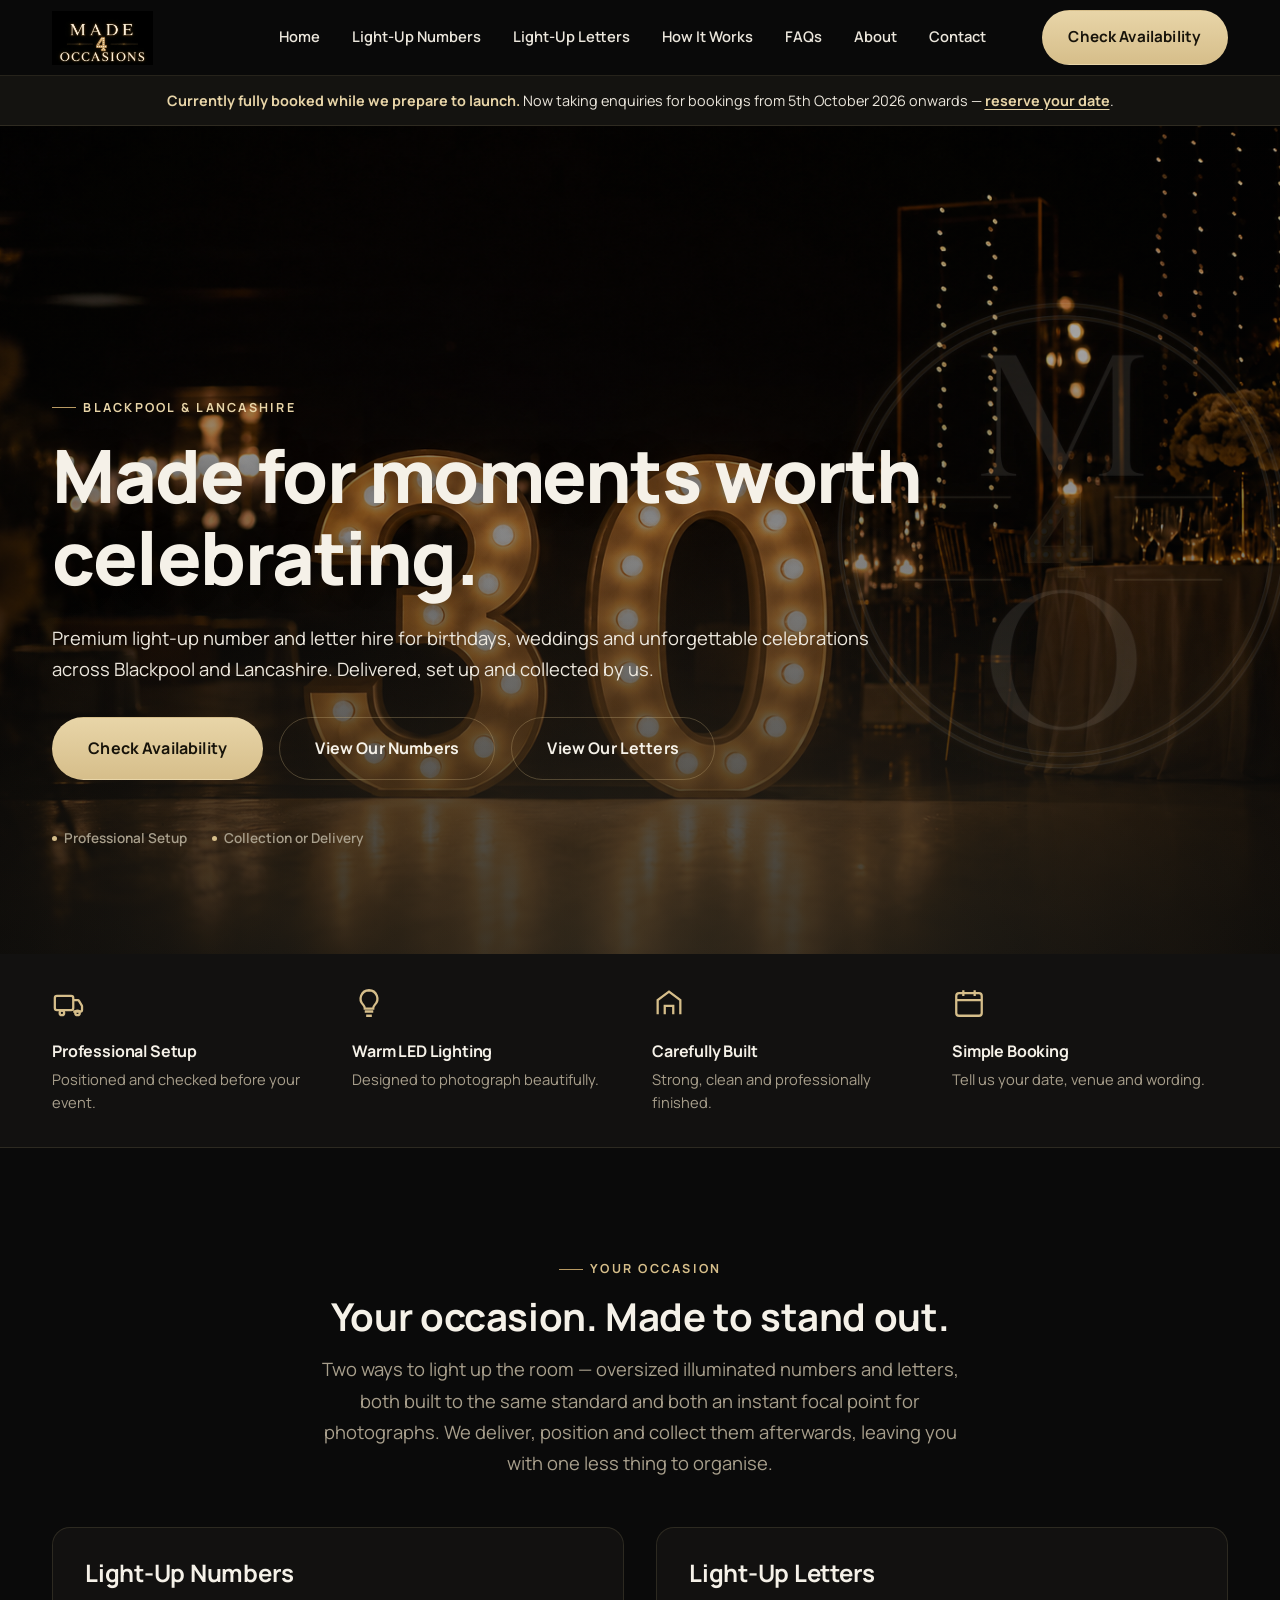
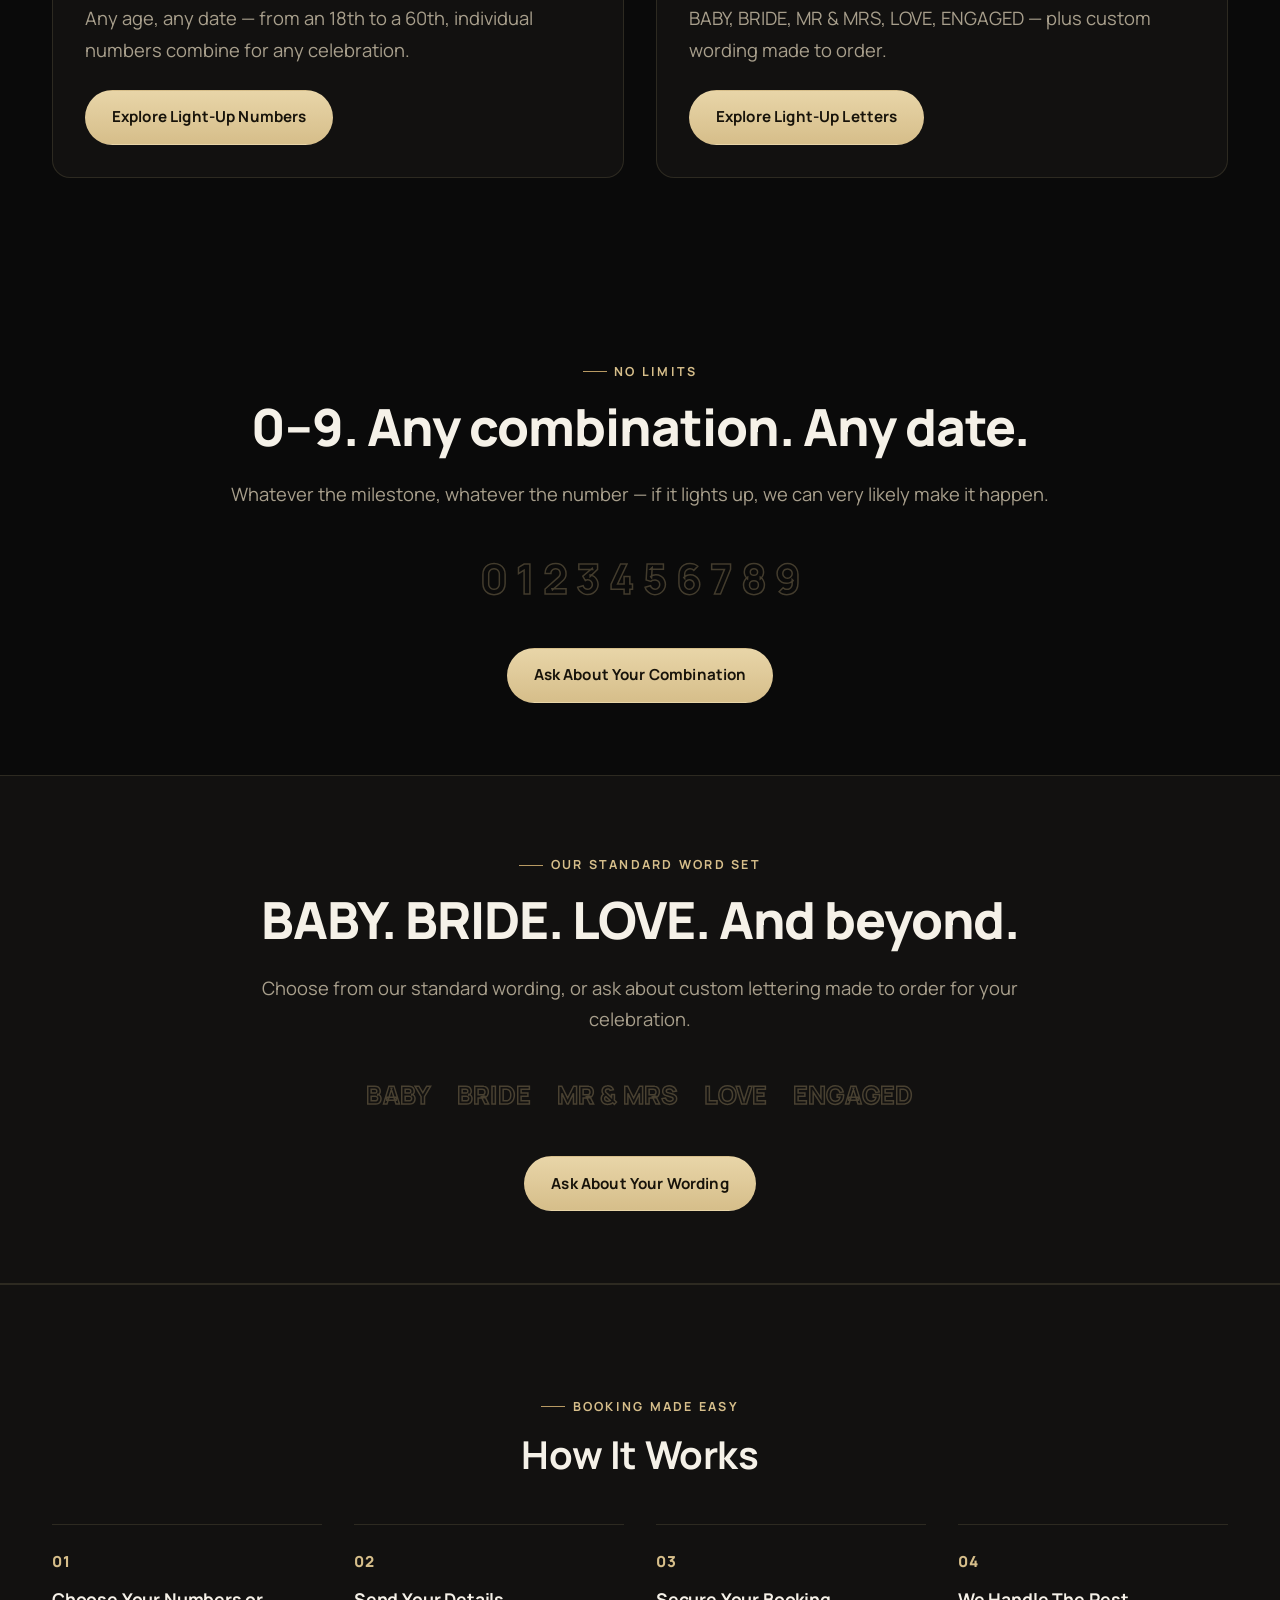
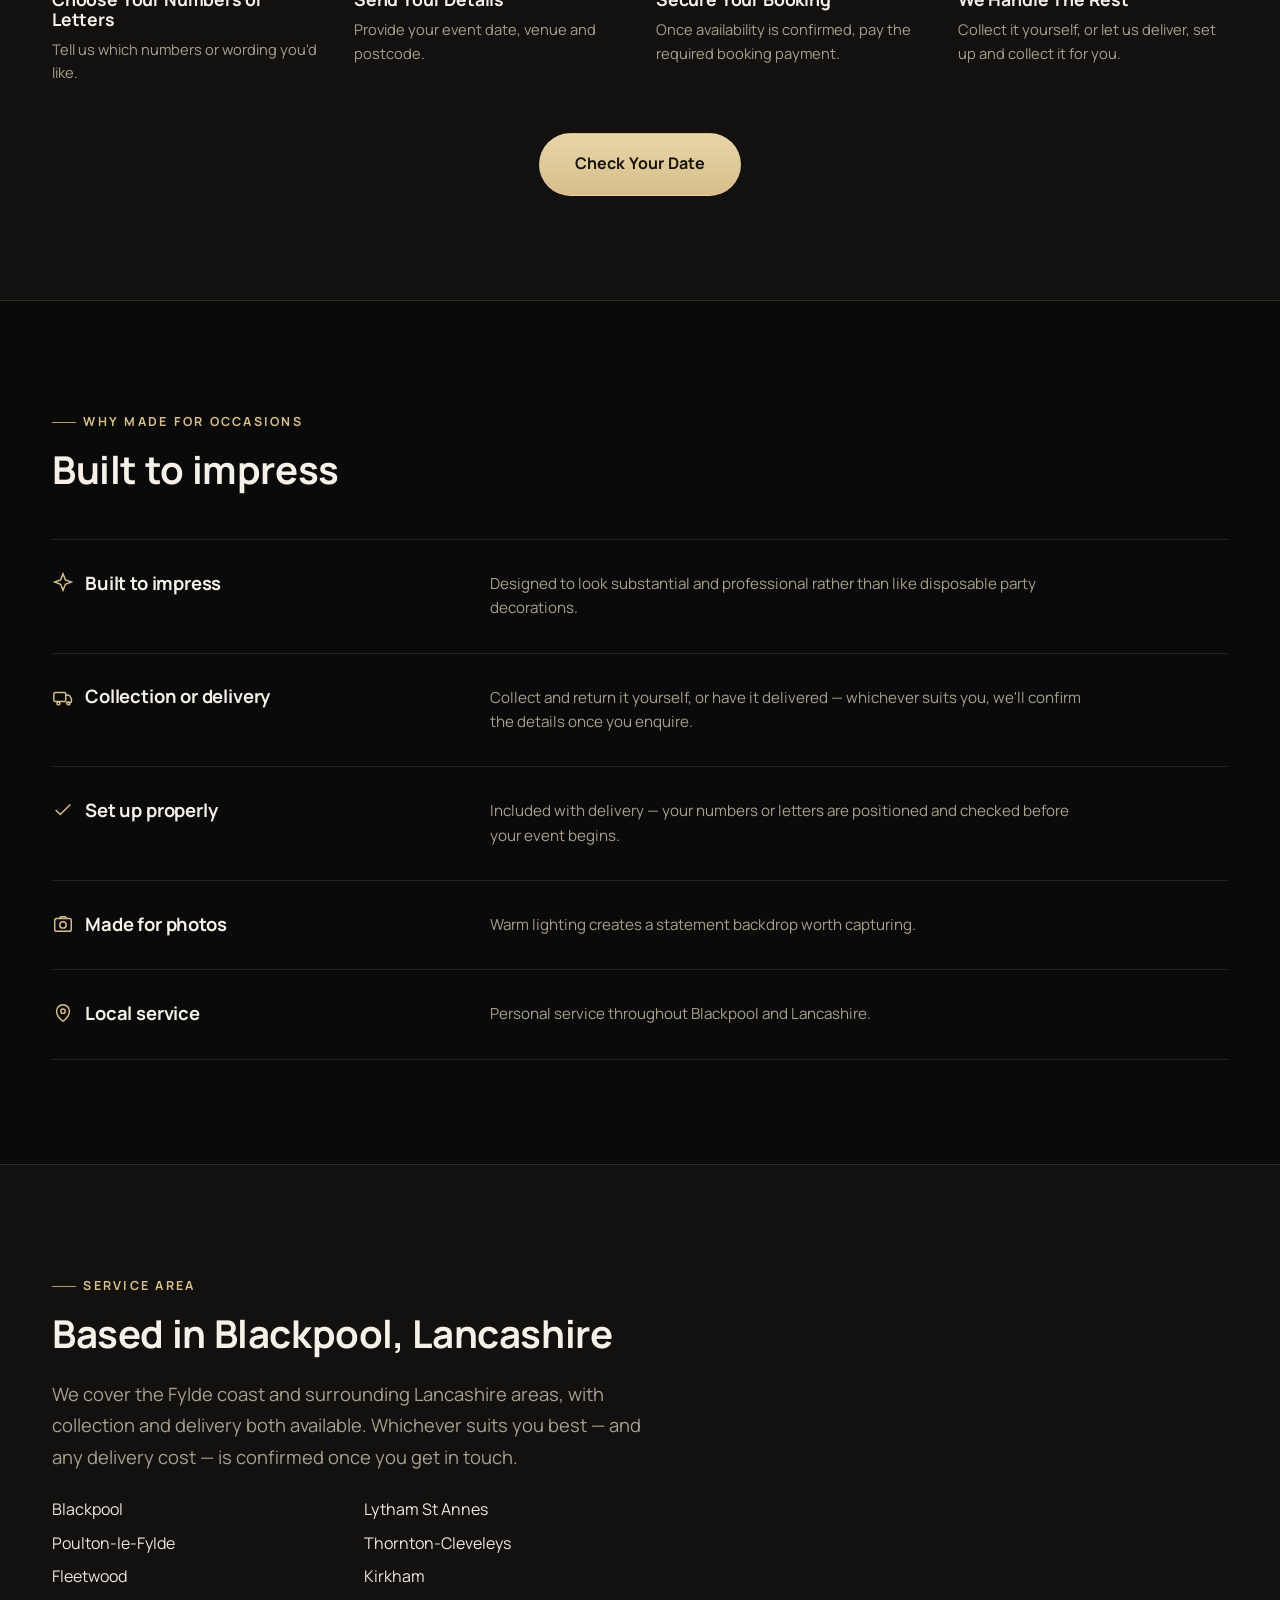
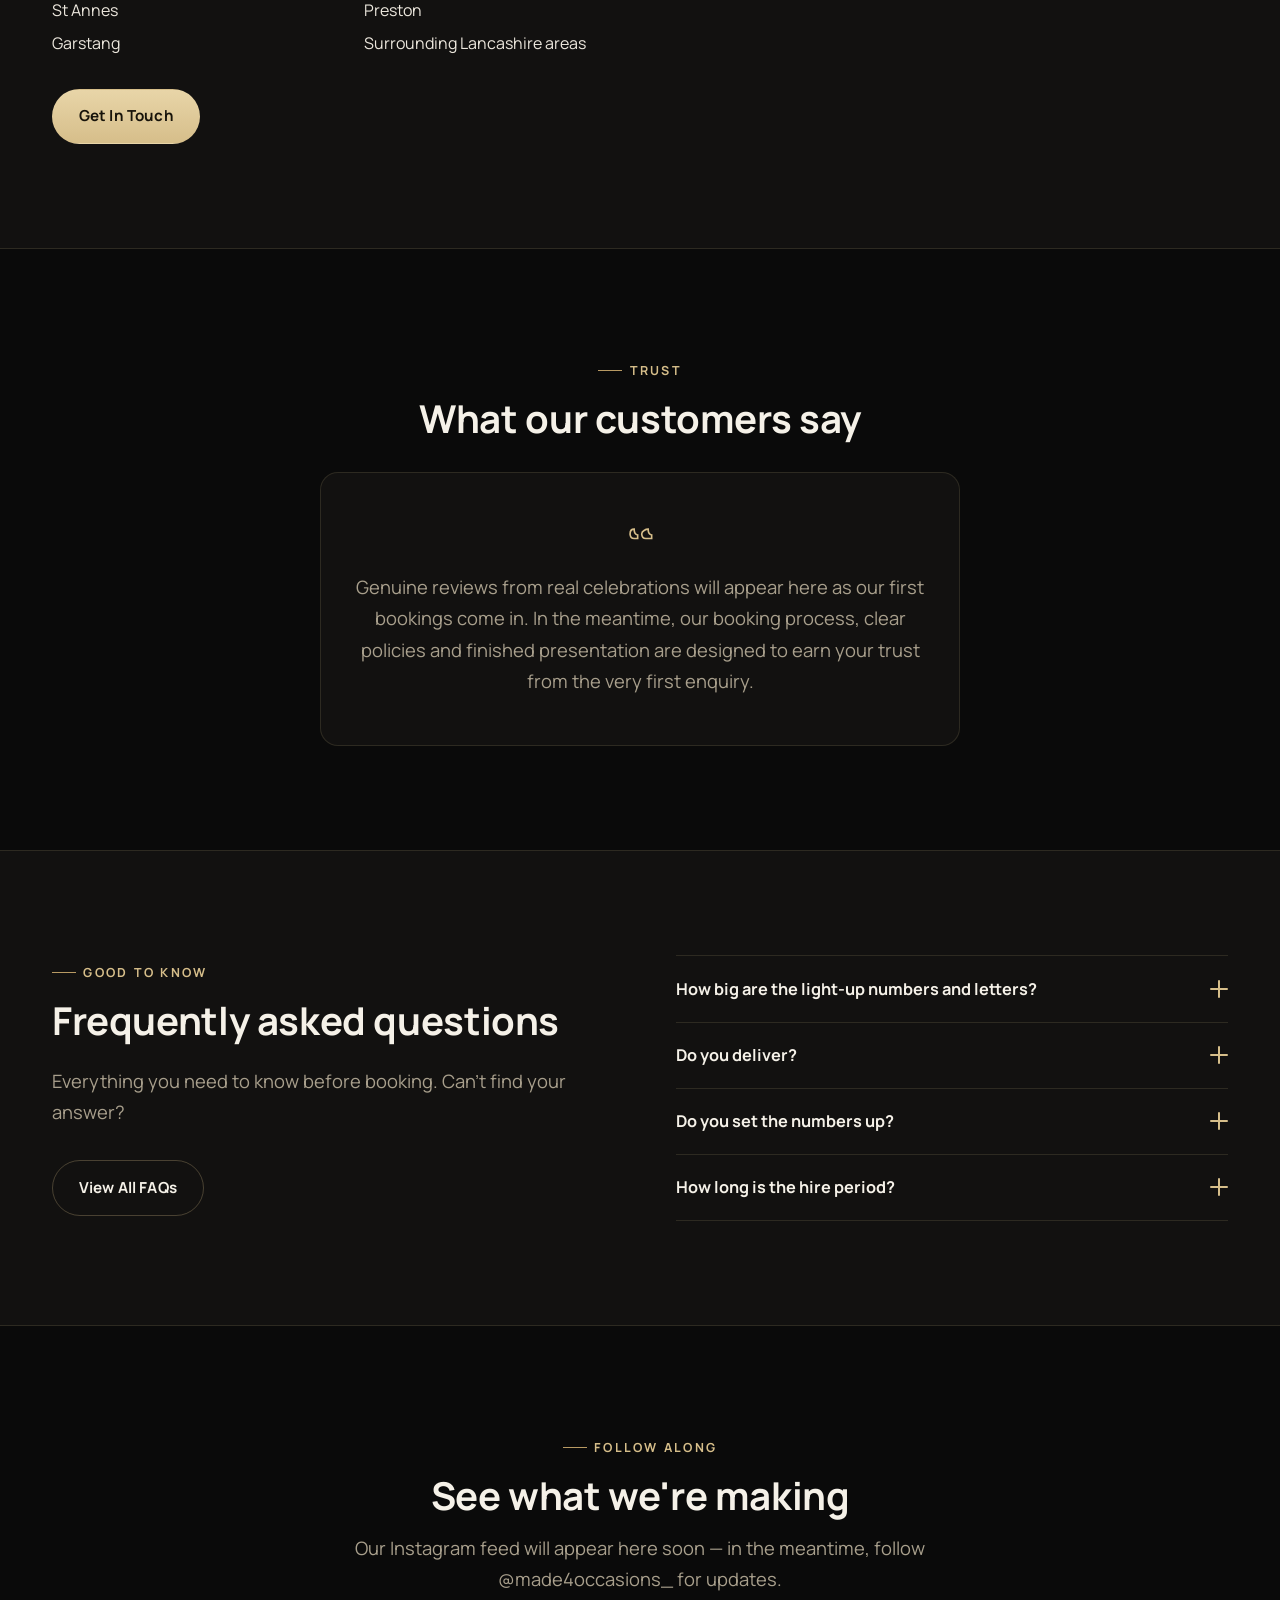
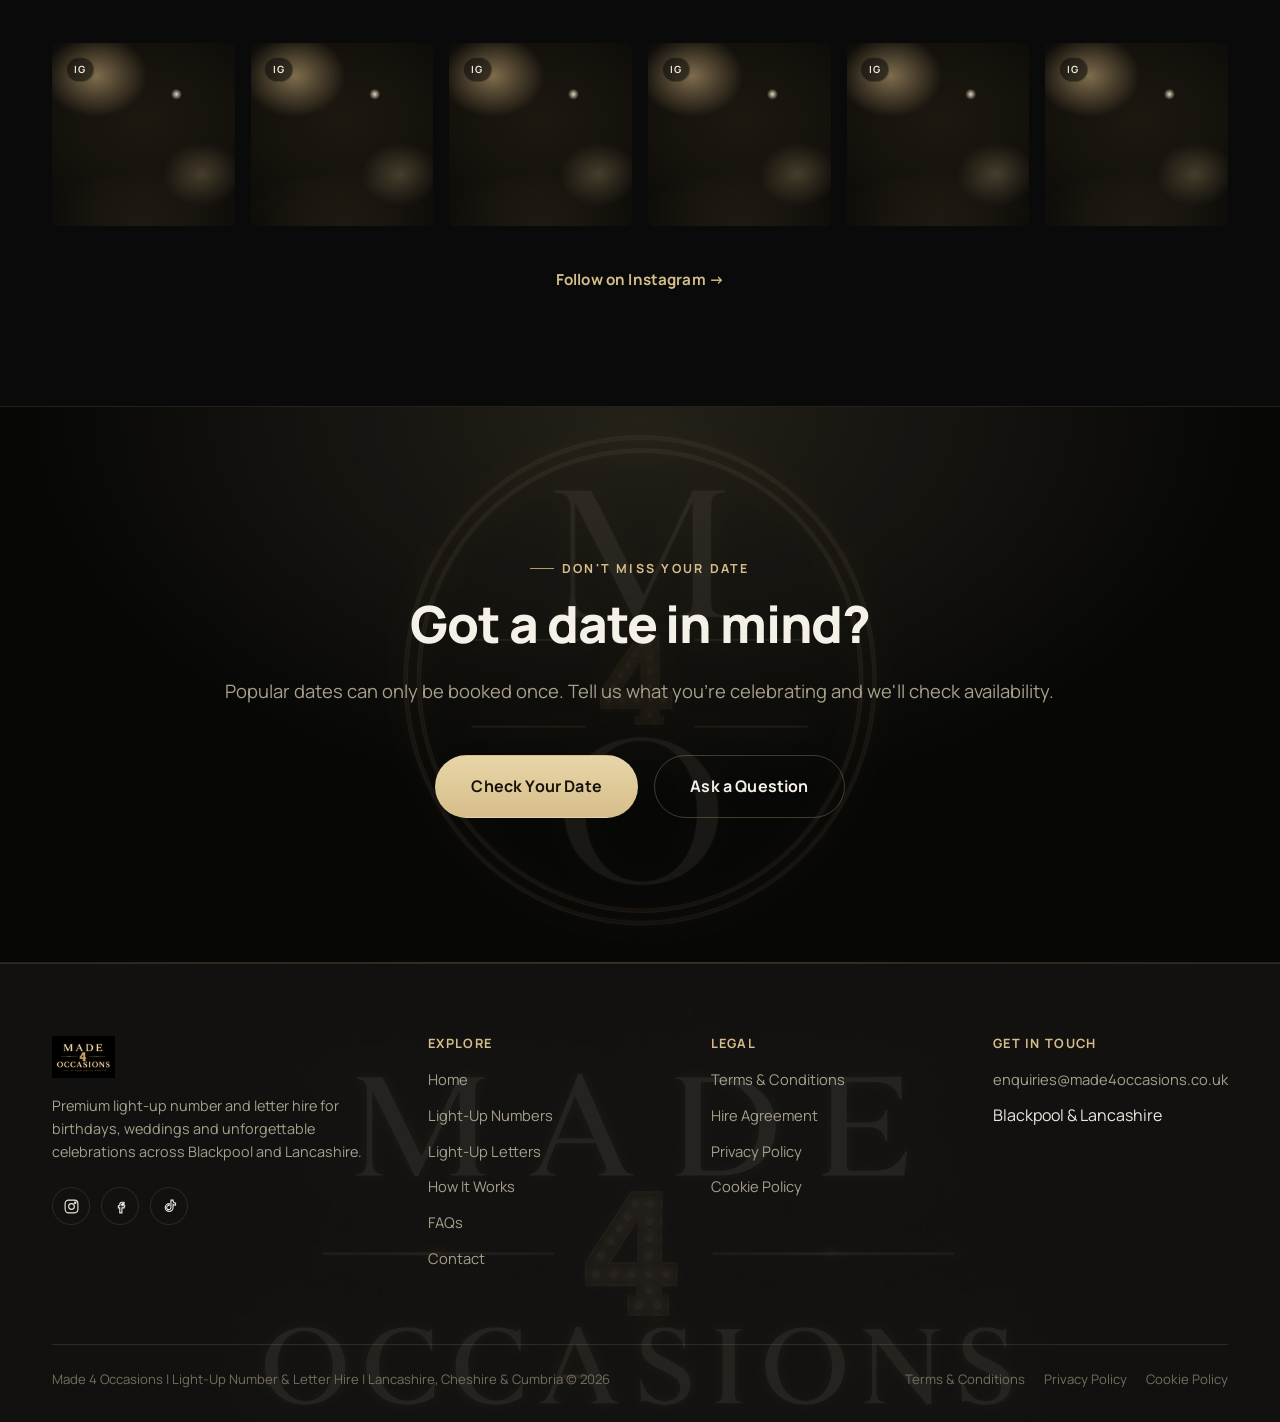
==== index.html @ 6d4fe794 "Initial commit of Made for Occasions website Static HTML/CSS/JS site ready for hosting." ====
<!doctype html>
<html lang="en-GB">
<head>
<meta charset="UTF-8">
<meta name="viewport" content="width=device-width, initial-scale=1">
<title>Light-Up Number &amp; Letter Hire Blackpool &amp; Lancashire | Made for Occasions</title>
<meta name="description" content="Make your celebration stand out with premium light-up number and letter hire across Blackpool and Lancashire. Collection or delivery available. Check your date today.">
<link rel="canonical" href="https://www.madeforoccasions.co.uk/">
<meta property="og:type" content="website">
<meta property="og:site_name" content="Made for Occasions">
<meta property="og:title" content="Light-Up Number & Letter Hire Blackpool & Lancashire | Made for Occasions">
<meta property="og:description" content="Premium light-up number and letter hire for birthdays, weddings and unforgettable celebrations across Blackpool and Lancashire. Collection or delivery available.">
<meta property="og:image" content="assets/img/logo/made-for-occasions-logo.png">
<meta name="twitter:card" content="summary_large_image">
<link rel="icon" type="image/png" sizes="32x32" href="assets/img/logo/favicon-32.png">
<link rel="apple-touch-icon" href="assets/img/logo/favicon-180.png">
<link rel="preconnect" href="https://fonts.googleapis.com">
<link rel="preconnect" href="https://fonts.gstatic.com" crossorigin>
<link href="https://fonts.googleapis.com/css2?family=Manrope:wght@500;600;700;800&display=swap" rel="stylesheet">
<link rel="stylesheet" href="assets/css/style.css">
<script type="application/ld+json">
{
  "@context": "https://schema.org",
  "@type": "LocalBusiness",
  "name": "Made for Occasions",
  "image": "https://www.madeforoccasions.co.uk/assets/img/logo/made-for-occasions-logo.png",
  "description": "Premium light-up number and letter hire for birthdays, weddings and celebrations across Blackpool and Lancashire. Collection or delivery available.",
  "areaServed": ["Blackpool", "Lytham St Annes", "Poulton-le-Fylde", "Thornton-Cleveleys", "Fleetwood", "Kirkham", "Preston", "Lancashire"],
  "address": { "@type": "PostalAddress", "addressLocality": "Blackpool", "addressRegion": "Lancashire", "addressCountry": "GB" },
  "url": "https://www.madeforoccasions.co.uk/",
  "priceRange": "£££"
}
</script>
</head>
<body>
<a class="sr-only" href="#main">Skip to main content</a>

<header class="site-header">
  <div class="container">
    <a href="index.html" class="brand" aria-label="Made for Occasions — Home">
      <img src="assets/img/logo/made-for-occasions-wordmark.png" alt="" class="brand-logo" width="101" height="54">
      <span class="brand-word">Made for Occasions</span>
    </a>
    <nav class="nav-desktop" aria-label="Primary">
      <ul class="nav-links">
        <li><a href="index.html">Home</a></li>
        <li><a href="light-up-numbers.html">Light-Up Numbers</a></li>
        <li><a href="light-up-letters.html">Light-Up Letters</a></li>
        <li><a href="how-it-works.html">How It Works</a></li>
        <li><a href="faqs.html">FAQs</a></li>
        <li><a href="about.html">About</a></li>
        <li><a href="contact.html">Contact</a></li>
      </ul>
      <a href="contact.html" class="btn btn-primary" data-track="check_availability_clicked">Check Availability</a>
    </nav>
    <button class="nav-toggle" aria-label="Open menu" aria-expanded="false" aria-controls="mobile-menu">
      <svg viewBox="0 0 24 24" fill="none" stroke="currentColor" stroke-width="2" stroke-linecap="round"><line x1="3" y1="6" x2="21" y2="6"/><line x1="3" y1="12" x2="21" y2="12"/><line x1="3" y1="18" x2="21" y2="18"/></svg>
    </button>
  </div>
</header>
<div class="nav-mobile" id="mobile-menu">
  <div class="container">
    <ul>
      <li><a href="index.html">Home</a></li>
      <li><a href="light-up-numbers.html">Light-Up Numbers</a></li>
      <li><a href="light-up-letters.html">Light-Up Letters</a></li>
      <li><a href="how-it-works.html">How It Works</a></li>
      <li><a href="faqs.html">FAQs</a></li>
      <li><a href="about.html">About</a></li>
      <li><a href="contact.html">Contact</a></li>
    </ul>
    <a href="contact.html" class="btn btn-primary btn-block btn-lg" data-track="check_availability_clicked">Check Availability</a>
  </div>
</div>

<div class="announcement-bar" data-cfg-show="launch-notice">
  <div class="container">
    <p><strong>Currently fully booked while we prepare to launch.</strong> Now taking enquiries for bookings from <span data-cfg="launch-label">the first week of October 2026</span> onwards — <a href="contact.html">reserve your date</a>.</p>
  </div>
</div>

<main id="main">

  <!-- HERO -->
  <section class="hero">
    <div class="hero-media" aria-hidden="true"></div>
    <div class="container hero-content">
      <p class="eyebrow">Blackpool &amp; Lancashire</p>
      <h1 class="h0">Made for moments worth celebrating.</h1>
      <p class="lede">Premium light-up number and letter hire for birthdays, weddings and unforgettable celebrations across Blackpool and Lancashire. Delivered, set up and collected by us.</p>
      <div class="hero-actions">
        <a href="contact.html" class="btn btn-primary btn-lg" data-track="check_availability_clicked">Check Availability</a>
        <a href="light-up-numbers.html" class="btn btn-secondary btn-lg">View Our Numbers</a>
        <a href="light-up-letters.html" class="btn btn-secondary btn-lg">View Our Letters</a>
      </div>
      <div class="hero-trust">
        <span>Professional Setup</span>
        <span>Collection or Delivery</span>
      </div>
    </div>
  </section>

  <!-- TRUST / VALUE STRIP -->
  <section class="trust-strip">
    <div class="container grid grid-4">
      <div class="trust-item reveal">
        <svg class="icon" viewBox="0 0 24 24" fill="none" stroke="currentColor" stroke-width="1.6"><rect x="2" y="7" width="13" height="10" rx="1.5"/><path d="M15 10h3.2a1 1 0 0 1 .86.5l2 3.4a1 1 0 0 1 .14.5V17a1 1 0 0 1-1 1H15"/><circle cx="7" cy="19" r="1.6"/><circle cx="18" cy="19" r="1.6"/></svg>
        <h3>Professional Setup</h3>
        <p>Positioned and checked before your event.</p>
      </div>
      <div class="trust-item reveal">
        <svg class="icon" viewBox="0 0 24 24" fill="none" stroke="currentColor" stroke-width="1.6"><path d="M9 18h6M10 21h4M12 3a6 6 0 0 0-4 10.4c.6.6 1 1.4 1 2.3V16h6v-.3c0-.9.4-1.7 1-2.3A6 6 0 0 0 12 3Z"/></svg>
        <h3>Warm LED Lighting</h3>
        <p>Designed to photograph beautifully.</p>
      </div>
      <div class="trust-item reveal">
        <svg class="icon" viewBox="0 0 24 24" fill="none" stroke="currentColor" stroke-width="1.6"><path d="M4 20V10l8-6 8 6v10"/><path d="M9 20v-6h6v6"/></svg>
        <h3>Carefully Built</h3>
        <p>Strong, clean and professionally finished.</p>
      </div>
      <div class="trust-item reveal">
        <svg class="icon" viewBox="0 0 24 24" fill="none" stroke="currentColor" stroke-width="1.6"><rect x="3" y="5" width="18" height="16" rx="2"/><path d="M3 10h18M8 3v4M16 3v4"/></svg>
        <h3>Simple Booking</h3>
        <p>Tell us your date, venue and wording.</p>
      </div>
    </div>
  </section>

  <!-- OUR RANGE -->
  <section class="section">
    <div class="container">
      <div class="section-head center">
        <p class="eyebrow" style="justify-content:center;">Your occasion</p>
        <h2 class="h2">Your occasion. Made to stand out.</h2>
        <p class="lede mt-2" style="margin-left:auto;margin-right:auto;text-align:center;">Two ways to light up the room — oversized illuminated numbers and letters, both built to the same standard and both an instant focal point for photographs. We deliver, position and collect them afterwards, leaving you with one less thing to organise.</p>
      </div>
      <div class="grid grid-2">
        <div class="card range-card reveal">
          <div class="range-card-body">
            <h3 class="h3">Light-Up Numbers</h3>
            <p class="lede mt-2">Any age, any date — from an 18th to a 60th, individual numbers combine for any celebration.</p>
            <a href="light-up-numbers.html" class="btn btn-primary" data-track="explore_numbers_clicked">Explore Light-Up Numbers</a>
          </div>
        </div>
        <div class="card range-card reveal">
          <div class="range-card-body">
            <h3 class="h3">Light-Up Letters</h3>
            <p class="lede mt-2">BABY, BRIDE, MR &amp; MRS, LOVE, ENGAGED — plus custom wording made to order.</p>
            <a href="light-up-letters.html" class="btn btn-primary" data-track="explore_letters_clicked">Explore Light-Up Letters</a>
          </div>
        </div>
      </div>
    </div>
  </section>

  <!-- FLEXIBILITY STATEMENT -->
  <section class="section-sm">
    <div class="container text-center">
      <p class="eyebrow" style="justify-content:center;">No limits</p>
      <h2 class="h1 mt-2" style="max-width:20em;margin-left:auto;margin-right:auto;">0–9. Any combination. Any date.</h2>
      <p class="lede mt-3" style="margin-left:auto;margin-right:auto;">Whatever the milestone, whatever the number — if it lights up, we can very likely make it happen.</p>
      <div class="digit-strip mt-5" aria-hidden="true">
        <span>0</span><span>1</span><span>2</span><span>3</span><span>4</span><span>5</span><span>6</span><span>7</span><span>8</span><span>9</span>
      </div>
      <a href="contact.html" class="btn btn-primary mt-5" data-track="check_availability_clicked">Ask About Your Combination</a>
    </div>
  </section>

  <!-- WORD FLEXIBILITY STATEMENT -->
  <section class="section-sm" style="background:var(--bg-elevated);border-top:1px solid var(--border-subtle);border-bottom:1px solid var(--border-subtle);">
    <div class="container text-center">
      <p class="eyebrow" style="justify-content:center;">Our standard word set</p>
      <h2 class="h1 mt-2" style="max-width:22em;margin-left:auto;margin-right:auto;">BABY. BRIDE. LOVE. And beyond.</h2>
      <p class="lede mt-3" style="margin-left:auto;margin-right:auto;">Choose from our standard wording, or ask about custom lettering made to order for your celebration.</p>
      <div class="word-strip mt-5" aria-hidden="true" data-cfg-list="letters-strip"></div>
      <a href="contact.html" class="btn btn-primary mt-5" data-track="check_availability_clicked">Ask About Your Wording</a>
    </div>
  </section>

  <!-- HOW IT WORKS -->
  <section class="section" style="background:var(--bg-elevated);border-top:1px solid var(--border-subtle);border-bottom:1px solid var(--border-subtle);">
    <div class="container">
      <div class="section-head center">
        <p class="eyebrow" style="justify-content:center;">Booking made easy</p>
        <h2 class="h2">How It Works</h2>
      </div>
      <div class="steps">
        <div class="step reveal"><span class="num">01</span><h3>Choose Your Numbers or Letters</h3><p>Tell us which numbers or wording you'd like.</p></div>
        <div class="step reveal"><span class="num">02</span><h3>Send Your Details</h3><p>Provide your event date, venue and postcode.</p></div>
        <div class="step reveal"><span class="num">03</span><h3>Secure Your Booking</h3><p>Once availability is confirmed, pay the required booking payment.</p></div>
        <div class="step reveal"><span class="num">04</span><h3>We Handle The Rest</h3><p>Collect it yourself, or let us deliver, set up and collect it for you.</p></div>
      </div>
      <div class="text-center mt-5">
        <a href="contact.html" class="btn btn-primary btn-lg" data-track="check_your_date_clicked">Check Your Date</a>
      </div>
    </div>
  </section>

  <!-- WHY CHOOSE US -->
  <section class="section">
    <div class="container">
      <div class="section-head">
        <p class="eyebrow">Why Made for Occasions</p>
        <h2 class="h2">Built to impress</h2>
      </div>
      <div>
        <div class="feature-row reveal">
          <h3><svg class="icon" viewBox="0 0 24 24" fill="none" stroke="currentColor" stroke-width="1.6"><path d="M12 2l2.6 6.6L21 11l-6.4 2.4L12 20l-2.6-6.6L3 11l6.4-2.4L12 2Z"/></svg>Built to impress</h3>
          <p>Designed to look substantial and professional rather than like disposable party decorations.</p>
        </div>
        <div class="feature-row reveal">
          <h3><svg class="icon" viewBox="0 0 24 24" fill="none" stroke="currentColor" stroke-width="1.6"><rect x="2" y="7" width="13" height="10" rx="1.5"/><path d="M15 10h3.2a1 1 0 0 1 .86.5l2 3.4a1 1 0 0 1 .14.5V17a1 1 0 0 1-1 1H15"/><circle cx="7" cy="19" r="1.6"/><circle cx="18" cy="19" r="1.6"/></svg>Collection or delivery</h3>
          <p>Collect and return it yourself, or have it delivered — whichever suits you, we'll confirm the details once you enquire.</p>
        </div>
        <div class="feature-row reveal">
          <h3><svg class="icon" viewBox="0 0 24 24" fill="none" stroke="currentColor" stroke-width="1.6"><path d="M20 6 9 17l-5-5"/></svg>Set up properly</h3>
          <p>Included with delivery — your numbers or letters are positioned and checked before your event begins.</p>
        </div>
        <div class="feature-row reveal">
          <h3><svg class="icon" viewBox="0 0 24 24" fill="none" stroke="currentColor" stroke-width="1.6"><rect x="3" y="6" width="18" height="14" rx="2"/><circle cx="12" cy="13" r="3.5"/><path d="M8 6l1.5-2h5L16 6"/></svg>Made for photos</h3>
          <p>Warm lighting creates a statement backdrop worth capturing.</p>
        </div>
        <div class="feature-row reveal">
          <h3><svg class="icon" viewBox="0 0 24 24" fill="none" stroke="currentColor" stroke-width="1.6"><path d="M12 21s-7-5.2-7-11a7 7 0 0 1 14 0c0 5.8-7 11-7 11Z"/><circle cx="12" cy="10" r="2.4"/></svg>Local service</h3>
          <p>Personal service throughout Blackpool and Lancashire.</p>
        </div>
      </div>
    </div>
  </section>

  <!-- SERVICE AREA -->
  <section class="section" style="background:var(--bg-elevated);border-top:1px solid var(--border-subtle);border-bottom:1px solid var(--border-subtle);">
    <div class="container">
      <div class="reveal" style="max-width:38em;">
        <p class="eyebrow">Service area</p>
        <h2 class="h2 mt-2">Based in <span data-cfg="base-town">Blackpool, Lancashire</span></h2>
        <p class="lede mt-3">We cover the Fylde coast and surrounding Lancashire areas, with collection and delivery both available. Whichever suits you best — and any delivery cost — is confirmed once you get in touch.</p>
        <ul class="grid grid-2" style="margin-top:var(--space-3);gap:0.5rem 1rem;" data-cfg-list="service-areas"></ul>
        <a href="contact.html" class="btn btn-primary mt-4">Get In Touch</a>
      </div>
    </div>
  </section>

  <!-- REVIEWS PLACEHOLDER -->
  <section class="section">
    <div class="container text-center">
      <p class="eyebrow" style="justify-content:center;">Trust</p>
      <h2 class="h2 mt-2">What our customers say</h2>
      <div class="card reveal" style="max-width:640px;margin:var(--space-4) auto 0;padding:var(--space-5) var(--space-4);">
        <svg viewBox="0 0 24 24" width="28" height="28" fill="none" stroke="currentColor" stroke-width="1.4" style="color:var(--gold);margin:0 auto var(--space-2);"><path d="M7 15c-2 0-3.5-1.6-3.5-4S5 7 7 7c0 3 1 4.5 3 5v3H7Zm10 0c-2 0-3.5-1.6-3.5-4S17 7 19 7c0 3 1 4.5 3 5v3h-3Z"/></svg>
        <p class="lede text-center" style="margin:0 auto;">Genuine reviews from real celebrations will appear here as our first bookings come in. In the meantime, our booking process, clear policies and finished presentation are designed to earn your trust from the very first enquiry.</p>
      </div>
    </div>
  </section>

  <!-- FAQ PREVIEW -->
  <section class="section" style="background:var(--bg-elevated);border-top:1px solid var(--border-subtle);border-bottom:1px solid var(--border-subtle);">
    <div class="container">
      <div class="grid grid-2" style="align-items:start;gap:var(--space-6);">
        <div class="reveal">
          <p class="eyebrow">Good to know</p>
          <h2 class="h2 mt-2">Frequently asked questions</h2>
          <p class="lede mt-3">Everything you need to know before booking. Can't find your answer?</p>
          <a href="faqs.html" class="btn btn-secondary mt-4">View All FAQs</a>
        </div>
        <div class="accordion reveal" data-cfg-list="faqs" data-limit="4"></div>
      </div>
    </div>
  </section>

  <!-- INSTAGRAM -->
  <section class="section">
    <div class="container">
      <div class="section-head center">
        <p class="eyebrow" style="justify-content:center;">Follow along</p>
        <h2 class="h2">See what we're making</h2>
        <p class="lede mt-2" style="margin-left:auto;margin-right:auto;text-align:center;">Our Instagram feed will appear here soon — in the meantime, follow <span data-cfg="instagram-handle">@madeforoccasions</span> for updates.</p>
      </div>
      <div class="insta-grid">
        <div class="insta-tile reveal"><div class="ph-photo"><span class="ph-mark">IG</span></div></div>
        <div class="insta-tile reveal"><div class="ph-photo"><span class="ph-mark">IG</span></div></div>
        <div class="insta-tile reveal"><div class="ph-photo"><span class="ph-mark">IG</span></div></div>
        <div class="insta-tile reveal"><div class="ph-photo"><span class="ph-mark">IG</span></div></div>
        <div class="insta-tile reveal"><div class="ph-photo"><span class="ph-mark">IG</span></div></div>
        <div class="insta-tile reveal"><div class="ph-photo"><span class="ph-mark">IG</span></div></div>
      </div>
      <div class="text-center mt-4">
        <a href="#" data-cfg="instagram-href" class="btn btn-ghost">Follow on Instagram →</a>
      </div>
    </div>
  </section>

  <!-- FINAL CTA -->
  <section class="cta-band">
    <div class="container">
      <p class="eyebrow" style="justify-content:center;">Don't miss your date</p>
      <h2 class="h1">Got a date in mind?</h2>
      <p class="lede">Popular dates can only be booked once. Tell us what you're celebrating and we'll check availability.</p>
      <div class="hero-actions">
        <a href="contact.html" class="btn btn-primary btn-lg" data-track="check_your_date_clicked">Check Your Date</a>
        <a href="faqs.html" class="btn btn-secondary btn-lg">Ask a Question</a>
      </div>
    </div>
  </section>

</main>

<footer class="site-footer">
  <div class="container">
    <div class="footer-top">
      <div class="footer-brand">
        <img src="assets/img/logo/made-for-occasions-logo.png" alt="Made for Occasions">
        <p>Premium light-up number and letter hire for birthdays, weddings and unforgettable celebrations across Blackpool and Lancashire.</p>
        <div class="footer-social">
          <a href="#" data-cfg="instagram-href" aria-label="Instagram"><svg viewBox="0 0 24 24" fill="none" stroke="currentColor" stroke-width="1.6"><rect x="3" y="3" width="18" height="18" rx="5"/><circle cx="12" cy="12" r="4"/><circle cx="17.2" cy="6.8" r="1"/></svg></a>
          <a href="#" data-cfg="facebook-href" aria-label="Facebook"><svg viewBox="0 0 24 24" fill="none" stroke="currentColor" stroke-width="1.6"><path d="M14 9h3V6h-3c-1.7 0-3 1.3-3 3v2H9v3h2v7h3v-7h3l1-3h-4V9c0-.6.4-1 1-1Z"/></svg></a>
          <a href="#" data-cfg="tiktok-href" aria-label="TikTok"><svg viewBox="0 0 24 24" fill="none" stroke="currentColor" stroke-width="1.6"><path d="M14 4v9.5a3 3 0 1 1-2.5-3V8a5.5 5.5 0 1 0 5.5 5.5V9c1 .8 2.2 1.2 3.5 1.2V7.3A4 4 0 0 1 17 3h-3Z"/></svg></a>
        </div>
      </div>
      <div class="footer-col">
        <h4>Explore</h4>
        <ul>
          <li><a href="index.html">Home</a></li>
          <li><a href="light-up-numbers.html">Light-Up Numbers</a></li>
          <li><a href="light-up-letters.html">Light-Up Letters</a></li>
          <li><a href="how-it-works.html">How It Works</a></li>
          <li><a href="faqs.html">FAQs</a></li>
          <li><a href="contact.html">Contact</a></li>
        </ul>
      </div>
      <div class="footer-col">
        <h4>Legal</h4>
        <ul>
          <li><a href="terms-conditions.html">Terms &amp; Conditions</a></li>
          <li><a href="hire-agreement.html">Hire Agreement</a></li>
          <li><a href="privacy-policy.html">Privacy Policy</a></li>
          <li><a href="cookie-policy.html">Cookie Policy</a></li>
        </ul>
      </div>
      <div class="footer-col">
        <h4>Get in touch</h4>
        <ul>
          <li><a data-cfg="email-href" href="#"><span data-cfg="email">hello@madeforoccasions.co.uk</span></a></li>
          <li><span data-cfg="service-region">Blackpool &amp; Lancashire</span></li>
        </ul>
      </div>
    </div>
    <div class="footer-bottom">
      <p>Made 4 Occasions | Light-Up Number &amp; Letter Hire | Lancashire, Cheshire &amp; Cumbria © <span data-year></span></p>
      <nav aria-label="Legal">
        <a href="terms-conditions.html">Terms &amp; Conditions</a>
        <a href="privacy-policy.html">Privacy Policy</a>
        <a href="cookie-policy.html">Cookie Policy</a>
      </nav>
    </div>
  </div>
</footer>

<div class="sticky-cta">
  <a href="contact.html" class="btn btn-primary" data-track="check_your_date_clicked">Check Your Date</a>
</div>

<div class="lightbox">
  <div class="lightbox-inner">
    <button class="lightbox-close" aria-label="Close"><svg viewBox="0 0 24 24" width="18" height="18" fill="none" stroke="currentColor" stroke-width="2"><path d="M6 6l12 12M18 6 6 18"/></svg></button>
    <div class="lightbox-photo-slot"></div>
    <p class="lightbox-caption text-muted mt-2"></p>
  </div>
</div>

<script src="assets/js/config.js"></script>
<script src="assets/js/main.js"></script>
</body>
</html>
---- assets/css/style.css ----
/* ==========================================================================
   MADE FOR OCCASIONS — GLOBAL DESIGN SYSTEM
   Premium dark event-hire brand. Mobile-first, minimal dependencies.
   ========================================================================== */

/* ---- Design tokens ------------------------------------------------------ */
:root {
  /* Colour */
  --bg-primary: #0a0a0a;
  --bg-elevated: #121110;
  --bg-elevated-2: #16140f;
  --bg-panel: #1a1712;
  --border-subtle: rgba(214, 190, 138, 0.14);
  --border-strong: rgba(214, 190, 138, 0.28);

  --gold: #d6be8a;
  --gold-bright: #e8d5a8;
  --gold-dim: #b89a63;
  --gold-05: rgba(214, 190, 138, 0.05);
  --gold-10: rgba(214, 190, 138, 0.1);
  --gold-15: rgba(214, 190, 138, 0.15);

  --ivory: #f5f1e8;
  --ivory-dim: #ece7dd;
  --text-muted: #a89f8c;
  --text-faint: #766e5d;

  /* Type */
  --font-body: "Manrope", -apple-system, BlinkMacSystemFont, "Segoe UI", sans-serif;
  --font-display: "Manrope", -apple-system, BlinkMacSystemFont, "Segoe UI", sans-serif;

  /* Spacing scale */
  --space-1: 0.5rem;
  --space-2: 1rem;
  --space-3: 1.5rem;
  --space-4: 2rem;
  --space-5: 3rem;
  --space-6: 4.5rem;
  --space-7: 6.5rem;
  --space-8: 9rem;

  /* Layout */
  --container-max: 1240px;
  --container-pad: 1.25rem;
  --radius-sm: 6px;
  --radius-md: 10px;
  --radius-lg: 18px;
  --radius-pill: 999px;

  /* Motion */
  --ease-out: cubic-bezier(0.16, 1, 0.3, 1);
  --dur-fast: 180ms;
  --dur-med: 420ms;
  --dur-slow: 800ms;

  --header-h: 76px;
}

@media (min-width: 768px) {
  :root { --container-pad: 2rem; }
}

/* ---- Reset ---------------------------------------------------------------- */
*, *::before, *::after { box-sizing: border-box; }
html { scroll-behavior: smooth; scroll-padding-top: calc(var(--header-h) + 16px); }
body {
  margin: 0;
  background: var(--bg-primary);
  color: var(--ivory-dim);
  font-family: var(--font-body);
  font-size: 16px;
  line-height: 1.6;
  -webkit-font-smoothing: antialiased;
  text-rendering: optimizeLegibility;
  overflow-x: hidden;
}
img { max-width: 100%; display: block; }
a { color: inherit; text-decoration: none; }
ul { list-style: none; margin: 0; padding: 0; }
button { font-family: inherit; cursor: pointer; }
input, select, textarea { font-family: inherit; font-size: 1rem; }
h1, h2, h3, h4, p { margin: 0; }
:focus-visible { outline: 2px solid var(--gold); outline-offset: 3px; }

@media (prefers-reduced-motion: reduce) {
  html { scroll-behavior: auto; }
  *, *::before, *::after { animation-duration: 0.01ms !important; animation-iteration-count: 1 !important; transition-duration: 0.01ms !important; scroll-behavior: auto !important; }
}

/* ---- Typography ----------------------------------------------------------- */
h1, h2, h3, h4 { font-family: var(--font-display); color: var(--ivory); font-weight: 700; letter-spacing: -0.01em; line-height: 1.12; }
.h0 { font-size: clamp(2.4rem, 6.5vw, 4.6rem); font-weight: 800; letter-spacing: -0.02em; }
.h1 { font-size: clamp(2rem, 5vw, 3.2rem); font-weight: 800; letter-spacing: -0.02em; }
.h2 { font-size: clamp(1.6rem, 3.4vw, 2.4rem); }
.h3 { font-size: clamp(1.2rem, 2.2vw, 1.5rem); }
.eyebrow {
  display: inline-flex;
  align-items: center;
  gap: 0.6em;
  font-size: 0.78rem;
  font-weight: 700;
  letter-spacing: 0.18em;
  text-transform: uppercase;
  color: var(--gold);
}
.eyebrow::before { content: ""; width: 24px; height: 1px; background: var(--gold-dim); display: inline-block; }
.lede { font-size: clamp(1rem, 1.6vw, 1.15rem); color: var(--text-muted); line-height: 1.7; max-width: 46em; }
.text-muted { color: var(--text-muted); }
.text-center { text-align: center; }

/* ---- Layout ---------------------------------------------------------------- */
.container { max-width: var(--container-max); margin: 0 auto; padding: 0 var(--container-pad); }
.section { padding: var(--space-7) 0; }
.section-sm { padding: var(--space-6) 0; }
.section-head { margin-bottom: var(--space-5); max-width: 42em; }
.section-head.center { margin-left: auto; margin-right: auto; text-align: center; }
.section-head h2 { margin-top: var(--space-2); }
.divider { height: 1px; background: linear-gradient(90deg, transparent, var(--border-subtle), transparent); border: none; }

.grid { display: grid; gap: var(--space-4); }
@media (min-width: 640px) { .grid-2 { grid-template-columns: repeat(2, 1fr); } }
@media (min-width: 900px) {
  .grid-3 { grid-template-columns: repeat(3, 1fr); }
  .grid-4 { grid-template-columns: repeat(4, 1fr); }
}

/* ---- Buttons ---------------------------------------------------------------- */
.btn {
  display: inline-flex;
  align-items: center;
  justify-content: center;
  gap: 0.5em;
  padding: 0.95em 1.7em;
  border-radius: var(--radius-pill);
  font-weight: 700;
  font-size: 0.95rem;
  letter-spacing: 0.01em;
  border: 1px solid transparent;
  transition: background var(--dur-fast) var(--ease-out), border-color var(--dur-fast) var(--ease-out);
  white-space: nowrap;
}
.btn-primary {
  background: linear-gradient(180deg, var(--gold-bright), var(--gold));
  color: #17130a;
}
.btn-primary:hover { background: var(--gold-bright); }
.btn-secondary {
  background: transparent;
  color: var(--ivory);
  border-color: var(--border-strong);
}
.btn-secondary:hover { border-color: var(--gold); background: var(--gold-05); }
.btn-ghost { background: transparent; color: var(--gold); padding: 0.6em 0.2em; }
.btn-ghost:hover { color: var(--gold-bright); }
.btn-block { width: 100%; }
.btn-lg { padding: 1.1em 2.2em; font-size: 1rem; }

/* ---- Header / Nav ------------------------------------------------------------ */
.site-header {
  position: sticky;
  top: 0;
  z-index: 100;
  height: var(--header-h);
  display: flex;
  align-items: center;
  background: rgba(10, 10, 10, 0.72);
  backdrop-filter: blur(14px) saturate(140%);
  -webkit-backdrop-filter: blur(14px) saturate(140%);
  border-bottom: 1px solid var(--border-subtle);
  transition: background var(--dur-fast) var(--ease-out);
}
.site-header .container { display: flex; align-items: center; justify-content: space-between; width: 100%; }
.brand { display: flex; align-items: center; gap: 0.65rem; }
.brand-logo { height: 54px; width: auto; }
.brand-word { display: none; }

.nav-desktop { display: none; }
@media (min-width: 1000px) {
  .nav-desktop { display: flex; align-items: center; gap: var(--space-4); }
  .nav-desktop a:not(.btn) {
    font-size: 0.92rem;
    font-weight: 600;
    color: var(--ivory-dim);
    position: relative;
    padding: 0.3em 0;
  }
  .nav-desktop a:not(.btn)::after {
    content: "";
    position: absolute;
    left: 0; right: 100%;
    bottom: -2px;
    height: 1px;
    background: var(--gold);
    transition: right var(--dur-fast) var(--ease-out);
  }
  .nav-desktop a:not(.btn):hover { color: var(--gold-bright); }
  .nav-desktop a:not(.btn):hover::after { right: 0; }
  .nav-links { display: flex; align-items: center; gap: var(--space-4); margin-right: var(--space-3); }
}

.nav-toggle {
  display: flex;
  align-items: center;
  justify-content: center;
  width: 44px; height: 44px;
  background: transparent;
  border: 1px solid var(--border-subtle);
  border-radius: var(--radius-sm);
  color: var(--ivory);
}
@media (min-width: 1000px) { .nav-toggle { display: none; } }
.nav-toggle svg { width: 20px; height: 20px; }
.nav-toggle svg line { transition: transform var(--dur-fast) var(--ease-out), opacity var(--dur-fast) var(--ease-out); transform-origin: center; }
.nav-toggle.is-active svg line:nth-child(1) { transform: translateY(6px) rotate(45deg); }
.nav-toggle.is-active svg line:nth-child(2) { opacity: 0; }
.nav-toggle.is-active svg line:nth-child(3) { transform: translateY(-6px) rotate(-45deg); }

.nav-mobile {
  position: fixed;
  inset: var(--header-h) 0 0 0;
  background: rgba(9, 9, 9, 0.98);
  display: none;
  z-index: 99;
  overflow-y: auto;
}
.nav-mobile.is-open { display: block; }
.nav-mobile .container { padding-top: var(--space-4); padding-bottom: var(--space-4); }
.nav-mobile ul { display: flex; flex-direction: column; }
.nav-mobile a {
  display: block;
  padding: 1.05rem 0;
  font-size: 1.3rem;
  font-weight: 700;
  color: var(--ivory);
  border-bottom: 1px solid var(--border-subtle);
}
.nav-mobile .btn { margin-top: var(--space-4); }
@media (min-width: 1000px) { .nav-mobile { display: none !important; } }

body.nav-open { overflow: hidden; }

/* Sticky mobile CTA */
.sticky-cta {
  position: fixed;
  left: 0; right: 0; bottom: 0;
  z-index: 90;
  padding: 0.7rem var(--container-pad) calc(0.7rem + env(safe-area-inset-bottom));
  background: linear-gradient(180deg, rgba(10,10,10,0), var(--bg-primary) 30%);
  display: flex;
}
.sticky-cta .btn { flex: 1; }
@media (min-width: 1000px) { .sticky-cta { display: none; } }

/* ---- Pre-launch announcement bar (homepage only) ------------------------------- */
.announcement-bar {
  background: var(--gold-05);
  border-bottom: 1px solid var(--border-subtle);
  padding: 0.85rem var(--container-pad);
}
.announcement-bar .container { text-align: center; }
.announcement-bar p {
  font-size: 0.9rem;
  color: var(--ivory-dim);
  line-height: 1.5;
}
.announcement-bar strong { color: var(--gold-bright); }
.announcement-bar a { color: var(--gold-bright); text-decoration: underline; text-underline-offset: 3px; font-weight: 700; }

/* ---- Hero -------------------------------------------------------------------- */
.hero {
  position: relative;
  min-height: 92svh;
  display: flex;
  align-items: flex-end;
  padding-top: var(--header-h);
  overflow: hidden;
  background: #050505;
}
.hero-media {
  position: absolute; inset: 0;
  background:
    radial-gradient(120% 90% at 50% 100%, rgba(214,190,138,0.16), transparent 60%),
    linear-gradient(180deg, rgba(5,5,5,0.25) 0%, rgba(5,5,5,0.45) 45%, rgba(5,5,5,0.88) 100%),
    url("../img/photos/hero-30-dancefloor.png") center 38% / cover no-repeat;
}
.hero-media::after {
  content: "";
  position: absolute;
  top: 50%; right: -6%;
  width: min(46vw, 640px);
  aspect-ratio: 1 / 1;
  transform: translateY(-50%);
  background-image: url("../img/logo/mo-monogram.png");
  background-size: contain;
  background-repeat: no-repeat;
  background-position: center;
  opacity: 0.1;
  mix-blend-mode: screen;
  pointer-events: none;
}
.hero-content { position: relative; z-index: 2; padding-bottom: var(--space-7); width: 100%; }
.hero-content .eyebrow { color: var(--gold-bright); }
.hero-content h1 { margin-top: var(--space-2); max-width: 16em; text-shadow: 0 2px 24px rgba(0,0,0,0.4); }
.hero-content .lede { margin-top: var(--space-3); color: var(--ivory-dim); }
.hero-actions { display: flex; flex-wrap: wrap; gap: 1rem; margin-top: var(--space-4); }
.hero-trust { margin-top: var(--space-5); display: flex; flex-wrap: wrap; gap: 0.5rem 1.6rem; }
.hero-trust span { font-size: 0.85rem; font-weight: 600; color: var(--text-muted); display: inline-flex; align-items: center; gap: 0.5em; }
.hero-trust span::before { content: ""; width: 5px; height: 5px; border-radius: 50%; background: var(--gold); }

.photo-credit-note {
  position: relative;
  z-index: 2;
}

/* ---- Placeholder photography block --------------------------------------------
   Used wherever real event photography has not been supplied yet. Once real
   photos exist, swap the element for an <img> (or set it as a background-image)
   — search "PLACEHOLDER PHOTO" in the HTML to find every instance. Until then
   this simulates warm venue lighting and a glowing illuminated number so the
   site previews closer to its finished look. Three nth-of-type variants shift
   the glow position so repeated grids (gallery, occasion cards) don't look
   identical. */
.ph-photo {
  position: relative;
  overflow: hidden;
  --glow-x: 24%; --glow-y: 18%;
  --glow-x2: 82%; --glow-y2: 72%;
  --spark-x: 68%; --spark-y: 28%;
  background:
    radial-gradient(3% 3% at var(--spark-x) var(--spark-y), rgba(245,235,210,0.9), transparent 100%),
    radial-gradient(40% 32% at var(--glow-x) var(--glow-y), rgba(230,197,140,0.5), transparent 70%),
    radial-gradient(30% 24% at var(--glow-x2) var(--glow-y2), rgba(214,190,138,0.26), transparent 72%),
    radial-gradient(120% 70% at 50% 112%, rgba(180,150,100,0.16), transparent 60%),
    radial-gradient(140% 110% at 50% 42%, #1d1810 0%, #100e0a 55%, #060505 100%);
  display: flex;
  align-items: flex-start;
}
.ph-photo::before {
  content: "";
  position: absolute; inset: 0;
  background: radial-gradient(120% 100% at 50% 40%, transparent 40%, rgba(0,0,0,0.5) 100%);
  pointer-events: none;
}
.ph-photo:nth-of-type(3n+2) { --glow-x: 76%; --glow-y: 22%; --glow-x2: 18%; --glow-y2: 78%; --spark-x: 30%; --spark-y: 65%; }
.ph-photo:nth-of-type(3n) { --glow-x: 50%; --glow-y: 78%; --glow-x2: 85%; --glow-y2: 14%; --spark-x: 15%; --spark-y: 20%; }
.ph-photo .ph-mark {
  position: relative; z-index: 1;
  align-self: flex-start;
  margin: 0.85rem;
  font-size: 0.62rem;
  font-weight: 700;
  letter-spacing: 0.1em;
  text-transform: uppercase;
  color: var(--ivory-dim);
  background: rgba(9,9,9,0.55);
  border: 1px solid var(--border-subtle);
  backdrop-filter: blur(6px);
  -webkit-backdrop-filter: blur(6px);
  padding: 0.4em 0.75em;
  border-radius: var(--radius-pill);
}
.ph-photo .ph-digit {
  position: absolute;
  right: 6%; top: 50%; transform: translateY(-50%);
  font-weight: 800;
  line-height: 1;
  color: var(--gold-bright);
  opacity: 0.94;
  text-shadow:
    0 0 6px rgba(245,235,210,0.85),
    0 0 20px rgba(230,197,140,0.65),
    0 0 48px rgba(214,190,138,0.5),
    0 0 96px rgba(214,190,138,0.28);
  user-select: none;
  pointer-events: none;
}

/* ---- Trust / value strip ------------------------------------------------------ */
.trust-strip { border-bottom: 1px solid var(--border-subtle); background: var(--bg-elevated); }
.trust-strip .grid { gap: var(--space-3); }
.trust-item { padding: var(--space-4) 0; }
.trust-item .icon { width: 34px; height: 34px; color: var(--gold); margin-bottom: var(--space-2); }
.trust-item h3 { font-size: 1rem; }
.trust-item p { margin-top: 0.4rem; font-size: 0.92rem; color: var(--text-muted); }

/* ---- Digit strip (flexibility statement) ------------------------------------------ */
.digit-strip { display: flex; flex-wrap: wrap; justify-content: center; gap: 0.15em 0.5em; }
.digit-strip span {
  font-family: var(--font-display);
  font-weight: 800;
  font-size: clamp(1.6rem, 4vw, 2.6rem);
  line-height: 1;
  color: transparent;
  -webkit-text-stroke: 1.5px var(--border-strong);
  transition: color 220ms var(--ease-out), -webkit-text-stroke-color 220ms var(--ease-out), text-shadow 220ms var(--ease-out);
}
.digit-strip span:hover {
  color: var(--gold-bright);
  -webkit-text-stroke-color: var(--gold-bright);
}
.word-strip { display: flex; flex-wrap: wrap; justify-content: center; gap: 0.6rem 1.6rem; }
.word-strip span {
  font-family: var(--font-display);
  font-weight: 800;
  font-size: clamp(1.05rem, 2.6vw, 1.55rem);
  letter-spacing: 0.01em;
  line-height: 1;
  color: transparent;
  -webkit-text-stroke: 1.5px var(--border-strong);
  transition: color 220ms var(--ease-out), -webkit-text-stroke-color 220ms var(--ease-out), text-shadow 220ms var(--ease-out);
}
.word-strip span:hover {
  color: var(--gold-bright);
  -webkit-text-stroke-color: var(--gold-bright);
}

/* ---- Range overview cards (Numbers / Letters, homepage) ------------------------------- */
.range-card { display: flex; flex-direction: column; height: 100%; }
.range-card .range-card-photo { aspect-ratio: 5/4; }
.range-card .range-card-body { padding: var(--space-4); display: flex; flex-direction: column; flex: 1; }
.range-card .range-card-body p.lede { flex: 1; }
.range-card .btn { align-self: flex-start; margin-top: var(--space-3); }

/* ---- Cards ---------------------------------------------------------------------- */
.card {
  background: var(--bg-elevated);
  border: 1px solid var(--border-subtle);
  border-radius: var(--radius-lg);
  overflow: hidden;
  transition: border-color var(--dur-fast) var(--ease-out);
}
.card:hover { border-color: var(--border-strong); }

.occasion-card { position: relative; aspect-ratio: 4/5; border-radius: var(--radius-lg); overflow: hidden; }
.occasion-card .ph-photo { position: absolute; inset: 0; }
.occasion-card::after {
  content: "";
  position: absolute; inset: 0;
  background: linear-gradient(180deg, rgba(10,10,10,0) 40%, rgba(8,8,8,0.92) 100%);
}
.occasion-card .label {
  position: absolute; left: 0; right: 0; bottom: 0;
  padding: var(--space-3);
  z-index: 2;
}
.occasion-card .label h3 { font-size: 1.15rem; }
.occasion-card .label span { display: block; margin-top: 0.3rem; font-size: 0.82rem; color: var(--gold); font-weight: 600; }

.number-card {
  position: relative;
  border-radius: var(--radius-lg);
  padding: var(--space-4) var(--space-3);
  background: var(--bg-elevated);
  border: 1px solid var(--border-subtle);
  text-align: center;
  transition: border-color var(--dur-fast) var(--ease-out);
}
.number-card .digit {
  font-size: 3.4rem;
  font-weight: 800;
  line-height: 1;
  background: linear-gradient(180deg, var(--gold-bright), var(--gold-dim));
  -webkit-background-clip: text;
  background-clip: text;
  color: transparent;
}
.number-card .word {
  display: flex;
  align-items: center;
  justify-content: center;
  min-height: 2.6em;
  font-size: clamp(1.25rem, 4.5vw, 1.6rem);
  font-weight: 800;
  line-height: 1.15;
  letter-spacing: 0.01em;
  background: linear-gradient(180deg, var(--gold-bright), var(--gold-dim));
  -webkit-background-clip: text;
  background-clip: text;
  color: transparent;
}
.number-card h3 { margin-top: var(--space-2); font-size: 1rem; }
.number-card p { margin-top: 0.4rem; font-size: 0.86rem; color: var(--text-muted); min-height: 2.6em; }
.number-card .btn { margin-top: var(--space-3); width: 100%; }
.number-card:hover { border-color: var(--border-strong); }

/* ---- Steps (How it works) ------------------------------------------------------- */
.steps { display: grid; gap: var(--space-4); counter-reset: step; }
@media (min-width: 800px) { .steps { grid-template-columns: repeat(4, 1fr); } }
.step { position: relative; padding-top: var(--space-3); border-top: 1px solid var(--border-subtle); }
.step .num { font-family: var(--font-display); font-weight: 800; font-size: 0.95rem; color: var(--gold); letter-spacing: 0.05em; }
.step h3 { margin-top: var(--space-2); font-size: 1.1rem; }
.step p { margin-top: 0.5rem; font-size: 0.92rem; color: var(--text-muted); }

/* ---- Why choose us --------------------------------------------------------------- */
.feature-row {
  display: grid;
  gap: var(--space-2) var(--space-4);
  grid-template-columns: 1fr;
  padding: var(--space-4) 0;
  border-top: 1px solid var(--border-subtle);
}
@media (min-width: 700px) { .feature-row { grid-template-columns: 1.1fr 2fr; align-items: start; } }
.feature-row:last-child { border-bottom: 1px solid var(--border-subtle); }
.feature-row h3 { display: flex; align-items: center; gap: 0.7rem; font-size: 1.15rem; }
.feature-row h3 .icon { width: 22px; height: 22px; color: var(--gold); flex-shrink: 0; }
.feature-row p { color: var(--text-muted); font-size: 0.95rem; max-width: 40em; }

/* ---- Pricing ---------------------------------------------------------------------- */
.price-card {
  background: var(--bg-elevated);
  border: 1px solid var(--border-subtle);
  border-radius: var(--radius-lg);
  padding: var(--space-4);
}
.price-card.is-featured { border-color: var(--border-strong); background: linear-gradient(180deg, var(--gold-05), var(--bg-elevated) 60%); position: relative; }
.price-card .tag { font-size: 0.78rem; font-weight: 700; letter-spacing: 0.1em; text-transform: uppercase; color: var(--gold); }
.price-card .amount { margin-top: var(--space-2); font-size: 2.4rem; font-weight: 800; color: var(--ivory); }
.price-card .amount small { font-size: 1rem; font-weight: 600; color: var(--text-muted); }
.price-card ul { margin-top: var(--space-3); display: grid; gap: 0.6rem; }
.price-card li { font-size: 0.9rem; color: var(--text-muted); display: flex; gap: 0.6rem; align-items: flex-start; }
.price-card li svg { width: 16px; height: 16px; color: var(--gold); flex-shrink: 0; margin-top: 3px; }
.price-card .btn { margin-top: var(--space-4); }

/* ---- Accordion (FAQ) --------------------------------------------------------------- */
.accordion { border-top: 1px solid var(--border-subtle); }
.accordion-item { border-bottom: 1px solid var(--border-subtle); }
.accordion-trigger {
  width: 100%;
  display: flex;
  align-items: center;
  justify-content: space-between;
  gap: var(--space-3);
  padding: 1.35rem 0;
  background: transparent;
  border: none;
  text-align: left;
  color: var(--ivory);
  font-size: 1.02rem;
  font-weight: 700;
}
.accordion-trigger .plus { position: relative; width: 18px; height: 18px; flex-shrink: 0; }
.accordion-trigger .plus::before, .accordion-trigger .plus::after {
  content: ""; position: absolute; background: var(--gold); border-radius: 2px;
}
.accordion-trigger .plus::before { left: 0; top: 50%; width: 100%; height: 2px; transform: translateY(-50%); }
.accordion-trigger .plus::after { top: 0; left: 50%; width: 2px; height: 100%; transform: translateX(-50%); transition: opacity var(--dur-fast) var(--ease-out); }
.accordion-item.is-open .accordion-trigger .plus::after { opacity: 0; }
.accordion-panel { max-height: 0; overflow: hidden; transition: max-height 180ms var(--ease-out); }
.accordion-panel-inner { padding-bottom: 1.35rem; color: var(--text-muted); font-size: 0.95rem; max-width: 46em; line-height: 1.7; }

/* ---- Forms ------------------------------------------------------------------------ */
.form-panel {
  background: var(--bg-elevated);
  border: 1px solid var(--border-subtle);
  border-radius: var(--radius-lg);
  padding: var(--space-4);
}
@media (min-width: 700px) { .form-panel { padding: var(--space-5); } }
.field { margin-bottom: var(--space-3); }
.field label { display: block; font-size: 0.85rem; font-weight: 700; color: var(--ivory-dim); margin-bottom: 0.5rem; letter-spacing: 0.01em; }
.field .req { color: var(--gold); }
.field input, .field select, .field textarea {
  width: 100%;
  padding: 0.85em 1em;
  background: var(--bg-primary);
  border: 1px solid var(--border-subtle);
  border-radius: var(--radius-sm);
  color: var(--ivory);
  transition: border-color var(--dur-fast) var(--ease-out), box-shadow var(--dur-fast) var(--ease-out);
}
.field input::placeholder, .field textarea::placeholder { color: var(--text-faint); }
.field input:focus, .field select:focus, .field textarea:focus {
  outline: none; border-color: var(--gold); box-shadow: 0 0 0 3px var(--gold-10);
}
.field textarea { resize: vertical; min-height: 110px; }
.field-check { display: flex; align-items: flex-start; gap: 0.7rem; font-size: 0.9rem; color: var(--text-muted); }
.field-check input { width: 18px; height: 18px; margin-top: 0.15rem; accent-color: var(--gold); flex-shrink: 0; }
.form-row { display: grid; gap: var(--space-3); }
@media (min-width: 640px) { .form-row-2 { grid-template-columns: 1fr 1fr; } }
.form-note { font-size: 0.82rem; color: var(--text-faint); margin-top: var(--space-2); }
.form-success {
  display: none;
  text-align: center;
  padding: var(--space-5) var(--space-3);
}
.form-success.is-visible { display: block; }
.form-success .icon { width: 52px; height: 52px; color: var(--gold); margin: 0 auto var(--space-3); }
.select-wrap { position: relative; }
.select-wrap::after {
  content: "";
  position: absolute; right: 1em; top: 50%; width: 9px; height: 9px;
  border-right: 1.5px solid var(--text-muted); border-bottom: 1.5px solid var(--text-muted);
  transform: translateY(-70%) rotate(45deg); pointer-events: none;
}
.field select { appearance: none; }

/* ---- Full-bleed feature moment (breaks up the boxed 2-col rhythm) ------------------- */
.feature-bleed {
  position: relative;
  min-height: 76vh;
  display: flex;
  align-items: flex-end;
  overflow: hidden;
  border-top: 1px solid var(--border-subtle);
  border-bottom: 1px solid var(--border-subtle);
}
.feature-bleed .ph-photo { position: absolute; inset: 0; }
.feature-bleed-content {
  position: relative;
  z-index: 1;
  width: 100%;
  padding: var(--space-7) 0 var(--space-6);
  background: linear-gradient(0deg, rgba(6,6,6,0.94) 0%, rgba(6,6,6,0.68) 42%, transparent 100%);
}
.feature-bleed-content h2 { max-width: 14em; }
.feature-bleed-content .lede { max-width: 34em; }

/* ---- Gallery / Lightbox ------------------------------------------------------------ */
.gallery-filters { display: flex; flex-wrap: wrap; gap: 0.6rem; margin-bottom: var(--space-4); }
.gallery-filters button {
  padding: 0.5em 1.1em;
  border-radius: var(--radius-pill);
  border: 1px solid var(--border-subtle);
  background: transparent;
  color: var(--text-muted);
  font-size: 0.85rem;
  font-weight: 600;
  transition: all var(--dur-fast) var(--ease-out);
}
.gallery-filters button.is-active, .gallery-filters button:hover { border-color: var(--gold); color: var(--gold-bright); background: var(--gold-05); }

.masonry { column-count: 1; column-gap: var(--space-3); }
@media (min-width: 640px) { .masonry { column-count: 2; } }
@media (min-width: 1000px) { .masonry { column-count: 3; } }
.masonry-item {
  break-inside: avoid;
  margin-bottom: var(--space-3);
  border-radius: var(--radius-md);
  overflow: hidden;
  cursor: zoom-in;
  border: 1px solid var(--border-subtle);
}
.masonry-item .ph-photo { width: 100%; }

.lightbox {
  position: fixed; inset: 0; z-index: 200;
  background: rgba(4,4,4,0.94);
  display: none;
  align-items: center;
  justify-content: center;
  padding: var(--space-4);
}
.lightbox.is-open { display: flex; }
.lightbox-inner { position: relative; max-width: 900px; width: 100%; }
.lightbox-inner .ph-photo { aspect-ratio: 4/3; border-radius: var(--radius-md); }
.lightbox-close {
  position: absolute; top: -46px; right: 0;
  width: 40px; height: 40px;
  background: transparent; border: 1px solid var(--border-strong); border-radius: 50%;
  color: var(--ivory); display: flex; align-items: center; justify-content: center;
}

/* ---- Footer -------------------------------------------------------------------------- */
.site-footer { position: relative; overflow: hidden; background: var(--bg-elevated); border-top: 1px solid var(--border-subtle); padding: var(--space-6) 0 var(--space-4); }
.site-footer::before {
  content: "";
  position: absolute;
  z-index: 0;
  left: 50%; bottom: -4%;
  width: min(90%, 900px);
  aspect-ratio: 1536 / 820;
  transform: translateX(-50%);
  background-image: url("../img/logo/made-for-occasions-wordmark.png");
  background-size: contain;
  background-repeat: no-repeat;
  background-position: center bottom;
  opacity: 0.08;
  mix-blend-mode: screen;
  pointer-events: none;
}
.site-footer .container { position: relative; z-index: 1; }
.footer-top { display: grid; gap: var(--space-5); }
@media (min-width: 900px) { .footer-top { grid-template-columns: 1.4fr 1fr 1fr 1fr; } }
.footer-brand img { height: 42px; margin-bottom: var(--space-2); }
.footer-brand p { color: var(--text-muted); font-size: 0.9rem; max-width: 26em; }
.footer-col h4 { font-size: 0.8rem; letter-spacing: 0.1em; text-transform: uppercase; color: var(--gold); margin-bottom: var(--space-2); }
.footer-col ul { display: grid; gap: 0.65rem; }
.footer-col a { font-size: 0.92rem; color: var(--text-muted); }
.footer-col a:hover { color: var(--gold-bright); }
.footer-social { display: flex; gap: 0.7rem; margin-top: var(--space-3); }
.footer-social a {
  width: 38px; height: 38px; border-radius: 50%;
  border: 1px solid var(--border-subtle);
  display: flex; align-items: center; justify-content: center;
  color: var(--ivory-dim);
  transition: border-color var(--dur-fast) var(--ease-out), color var(--dur-fast) var(--ease-out);
}
.footer-social a:hover { border-color: var(--gold); color: var(--gold-bright); }
.footer-social svg { width: 17px; height: 17px; }
.footer-bottom {
  margin-top: var(--space-6);
  padding-top: var(--space-3);
  border-top: 1px solid var(--border-subtle);
  display: flex; flex-wrap: wrap; gap: 1rem;
  justify-content: space-between; align-items: center;
  font-size: 0.82rem; color: var(--text-faint);
}
.footer-bottom nav { display: flex; flex-wrap: wrap; gap: 1.2rem; }
.footer-bottom a { color: var(--text-faint); }
.footer-bottom a:hover { color: var(--gold); }

/* ---- Final CTA band --------------------------------------------------------------------- */
.cta-band {
  position: relative;
  padding: var(--space-8) 0;
  text-align: center;
  overflow: hidden;
  background: radial-gradient(80% 120% at 50% 0%, rgba(214,190,138,0.14), transparent 60%), #070706;
  border-top: 1px solid var(--border-subtle);
  border-bottom: 1px solid var(--border-subtle);
}
.cta-band::before {
  content: "";
  position: absolute;
  z-index: 0;
  top: 50%; left: 50%;
  width: min(70vw, 620px);
  aspect-ratio: 1 / 1;
  transform: translate(-50%, -50%);
  background-image: url("../img/logo/mo-monogram.png");
  background-size: contain;
  background-repeat: no-repeat;
  background-position: center;
  opacity: 0.07;
  mix-blend-mode: screen;
  pointer-events: none;
}
.cta-band .container { position: relative; z-index: 1; }
.cta-band h2 { max-width: 18em; margin: var(--space-2) auto 0; }
.cta-band .lede { margin: var(--space-3) auto 0; text-align: center; }
.cta-band .hero-actions { justify-content: center; margin-top: var(--space-5); }

/* ---- Instagram strip --------------------------------------------------------------------- */
.insta-grid { display: grid; grid-template-columns: repeat(3, 1fr); gap: var(--space-2); }
@media (min-width: 700px) { .insta-grid { grid-template-columns: repeat(6, 1fr); } }
.insta-tile { aspect-ratio: 1/1; border-radius: var(--radius-sm); overflow: hidden; }
.insta-tile .ph-photo { width: 100%; height: 100%; }

/* ---- Page hero (interior pages) ------------------------------------------------------------ */
.page-hero { padding: calc(var(--header-h) + var(--space-6)) 0 var(--space-5); border-bottom: 1px solid var(--border-subtle); }
.page-hero .eyebrow { margin-bottom: var(--space-2); }
.breadcrumb { font-size: 0.82rem; color: var(--text-faint); margin-bottom: var(--space-3); }
.breadcrumb a { color: var(--text-faint); }
.breadcrumb a:hover { color: var(--gold); }

/* ---- Spec table ----------------------------------------------------------------------------- */
.spec-table { width: 100%; border-collapse: collapse; }
.spec-table tr { border-bottom: 1px solid var(--border-subtle); }
.spec-table td { padding: 1rem 0; vertical-align: top; }
.spec-table td:first-child { width: 40%; font-weight: 700; color: var(--ivory); font-size: 0.92rem; }
.spec-table td:last-child { color: var(--text-muted); font-size: 0.92rem; }
.spec-table .placeholder-tag {
  display: inline-block;
  margin-left: 0.5em;
  font-size: 0.68rem;
  font-weight: 700;
  letter-spacing: 0.06em;
  text-transform: uppercase;
  color: #171410;
  background: var(--gold);
  padding: 0.15em 0.55em;
  border-radius: var(--radius-pill);
}

/* ---- Legal pages -------------------------------------------------------------------------- */
.legal-content { max-width: 70ch; }
.legal-content h2 { margin-top: var(--space-5); font-size: 1.3rem; }
.legal-content h2:first-child { margin-top: 0; }
.legal-content p, .legal-content li { color: var(--text-muted); font-size: 0.96rem; margin-top: var(--space-2); }
.legal-content ul { list-style: disc; padding-left: 1.3em; }
.legal-content li { margin-top: 0.5rem; }
.legal-note {
  background: var(--gold-05);
  border: 1px solid var(--border-subtle);
  border-radius: var(--radius-md);
  padding: var(--space-3);
  font-size: 0.88rem;
  color: var(--text-muted);
  margin-bottom: var(--space-4);
}

/* ---- Content visibility (scroll-reveal animation removed for simplicity) ------------------- */
.reveal { opacity: 1; }
.reveal-stagger.is-visible > * { animation: none; }

/* ---- Misc utility ------------------------------------------------------------------------- */
.sr-only { position: absolute; width: 1px; height: 1px; padding: 0; margin: -1px; overflow: hidden; clip: rect(0,0,0,0); white-space: nowrap; border: 0; }
.mt-1 { margin-top: var(--space-1); } .mt-2 { margin-top: var(--space-2); } .mt-3 { margin-top: var(--space-3); }
.mt-4 { margin-top: var(--space-4); } .mt-5 { margin-top: var(--space-5); }
.flex { display: flex; }
.flex-wrap { flex-wrap: wrap; }
.gap-2 { gap: 1rem; }
.items-center { align-items: center; }
.justify-between { justify-content: space-between; }
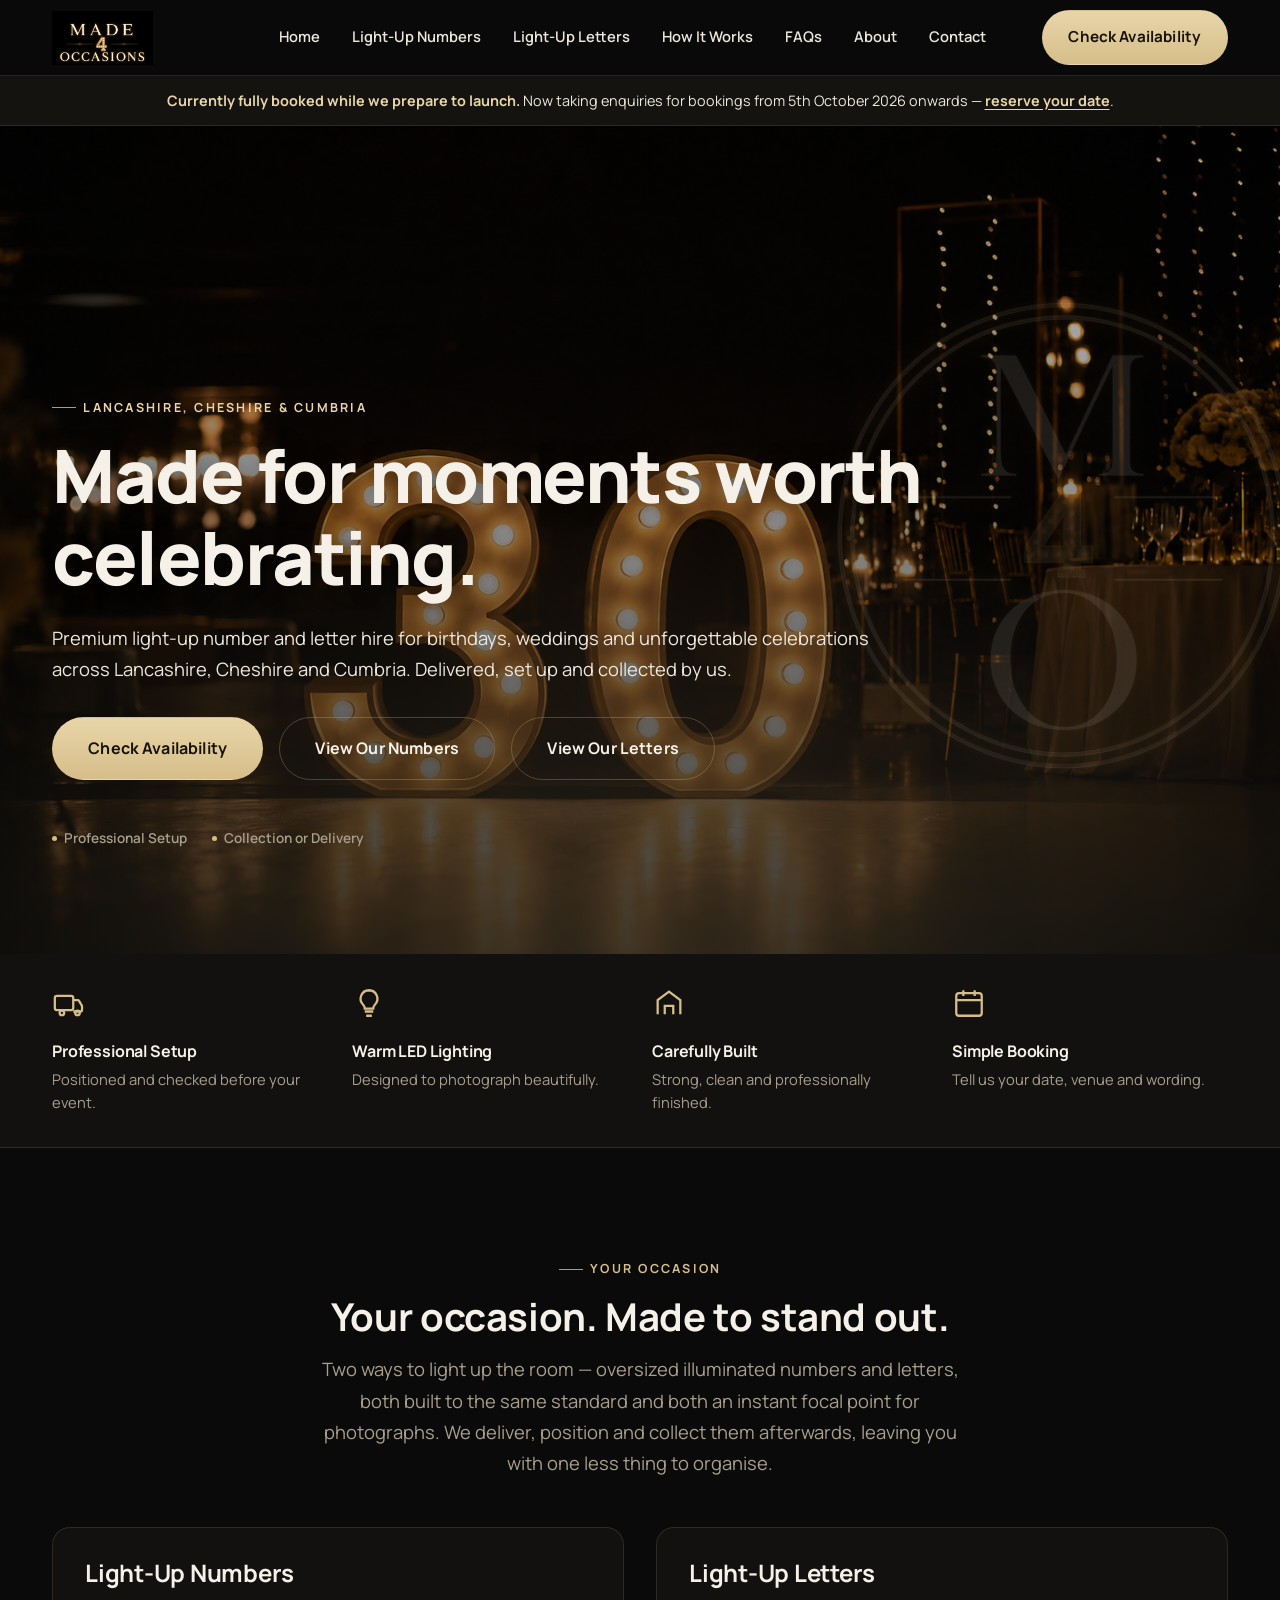
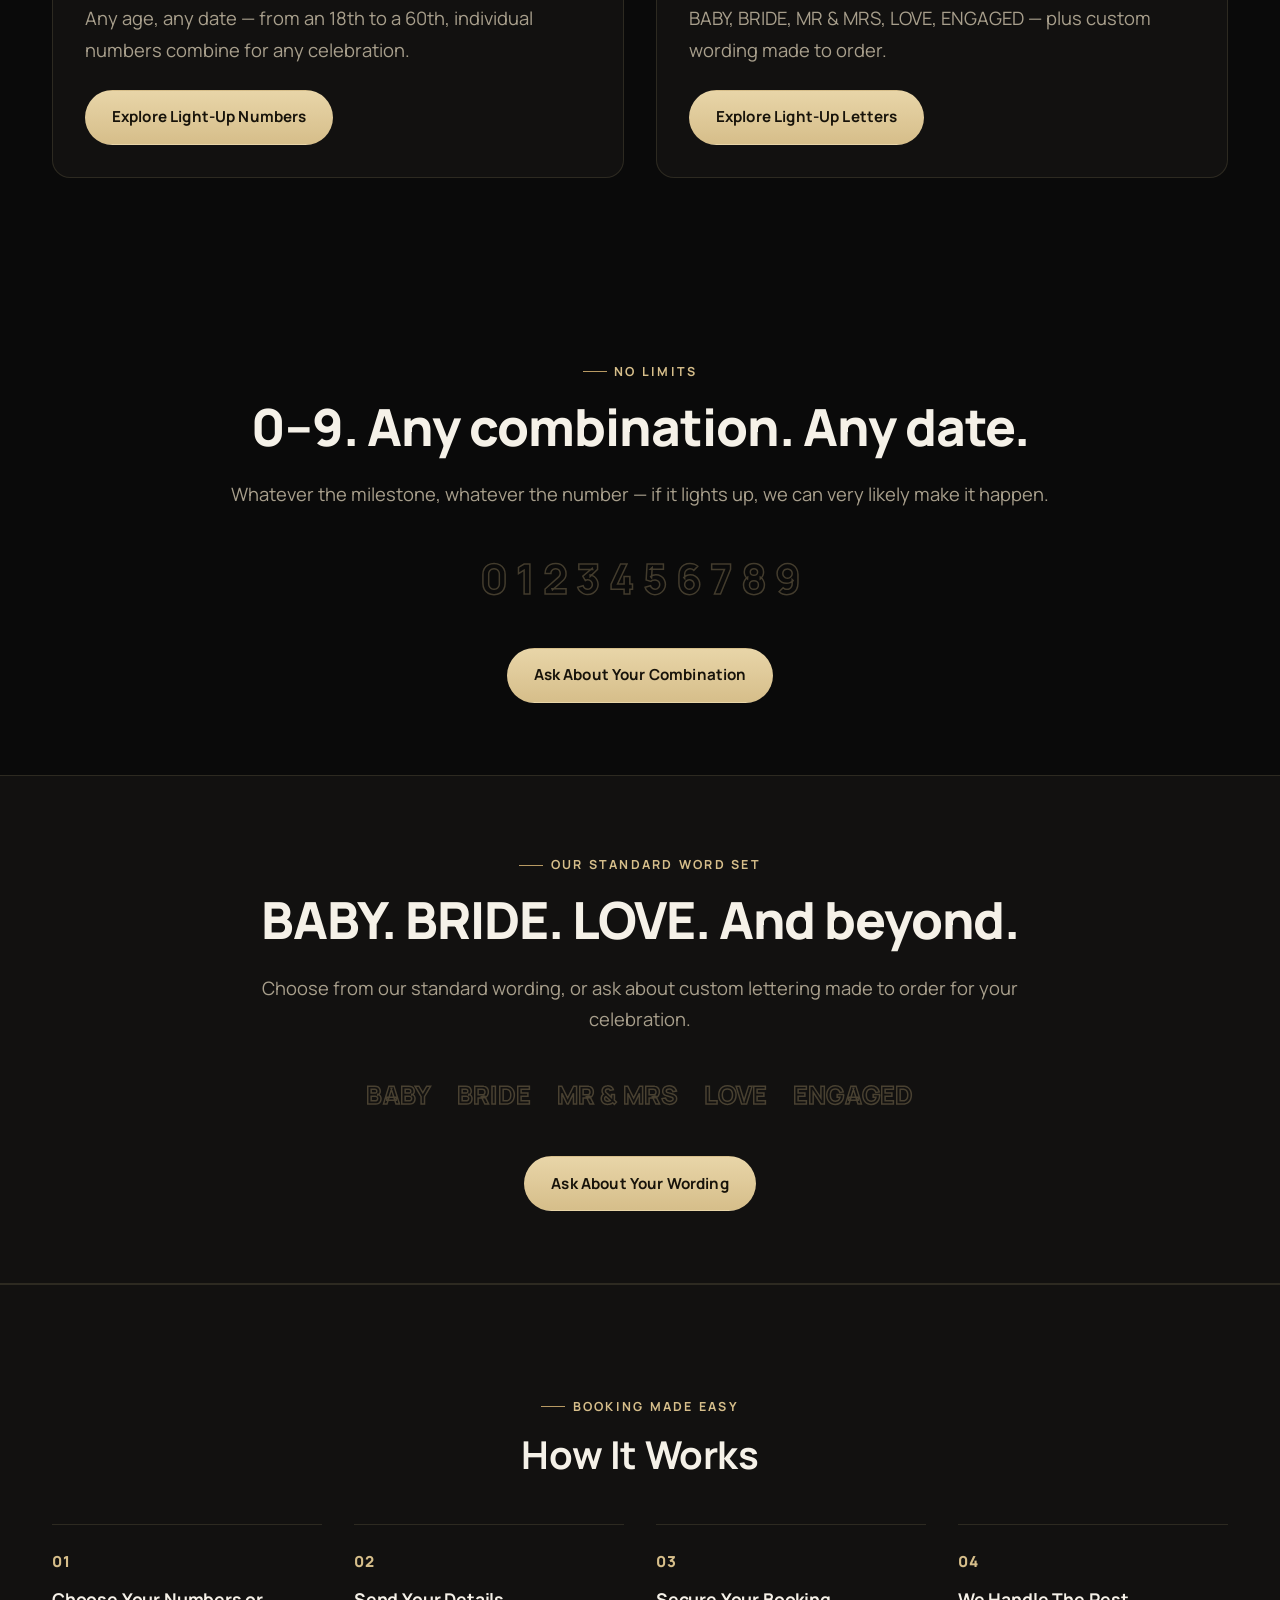
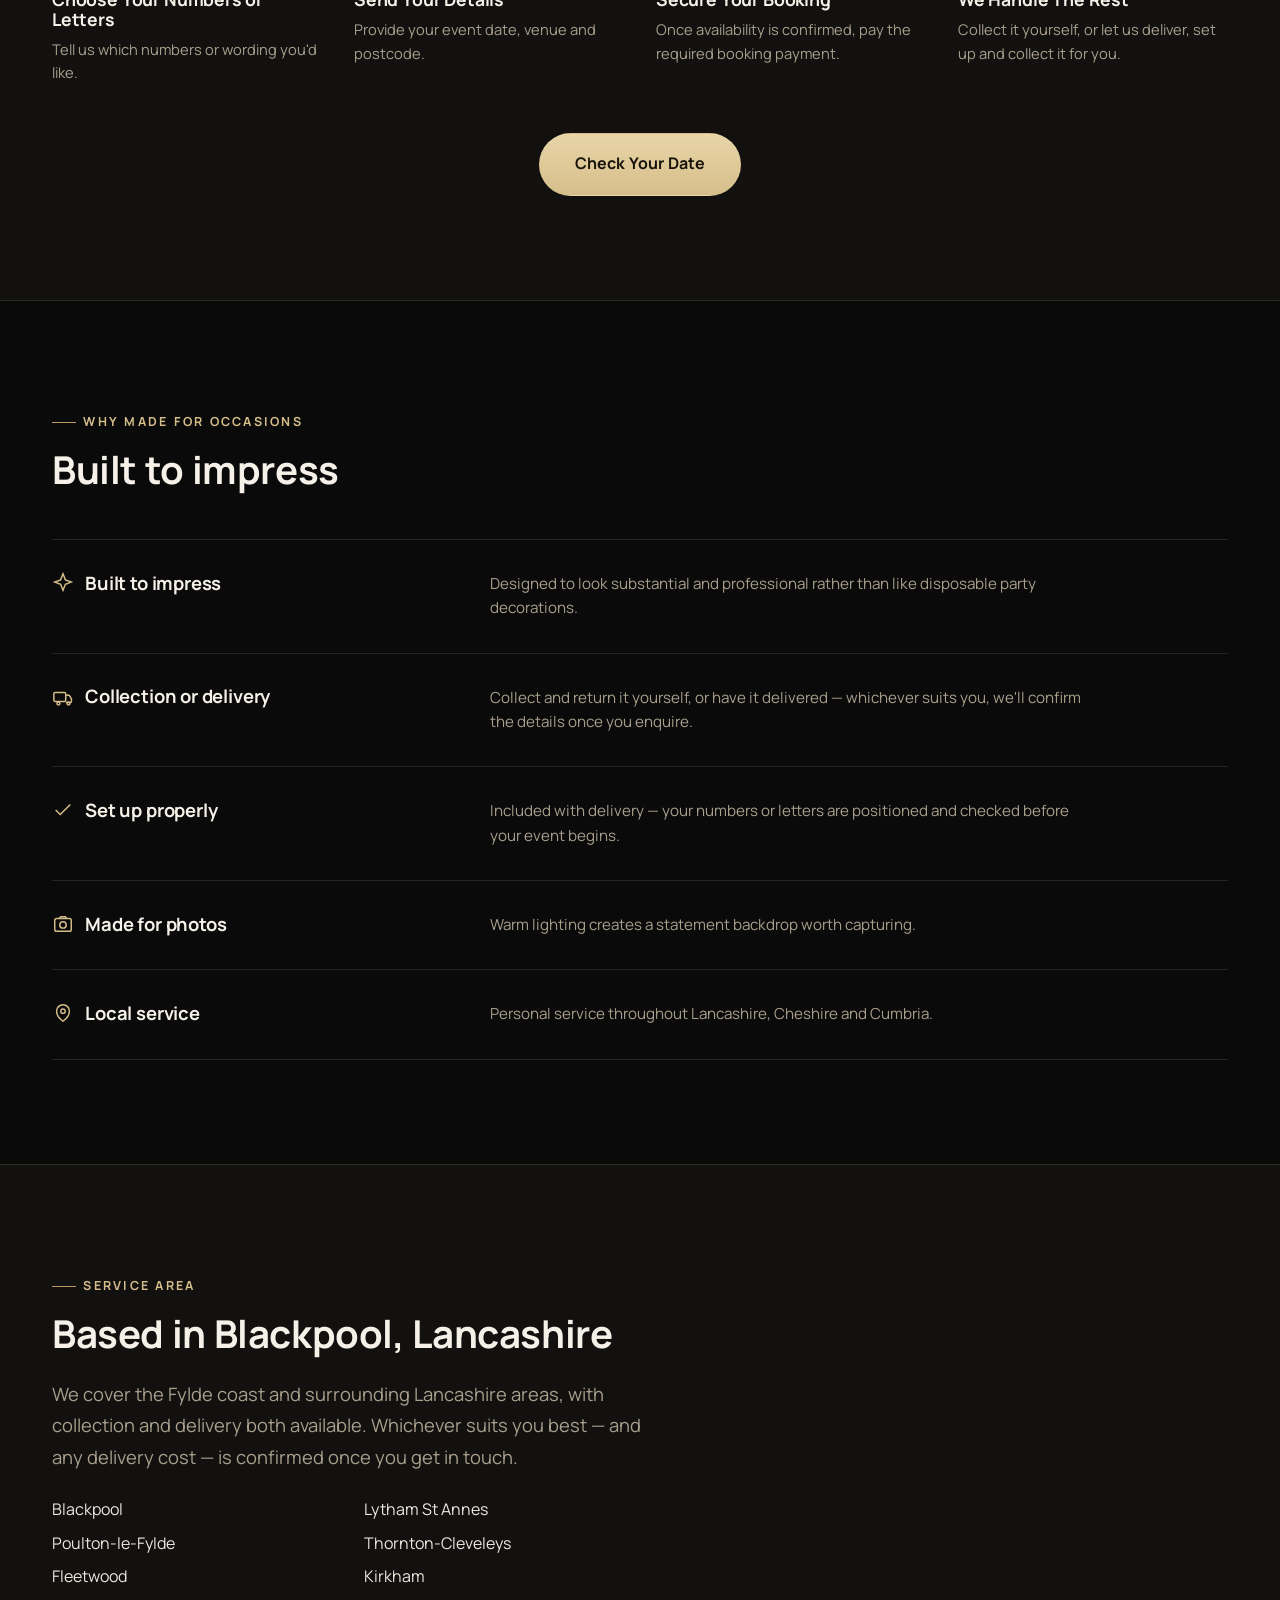
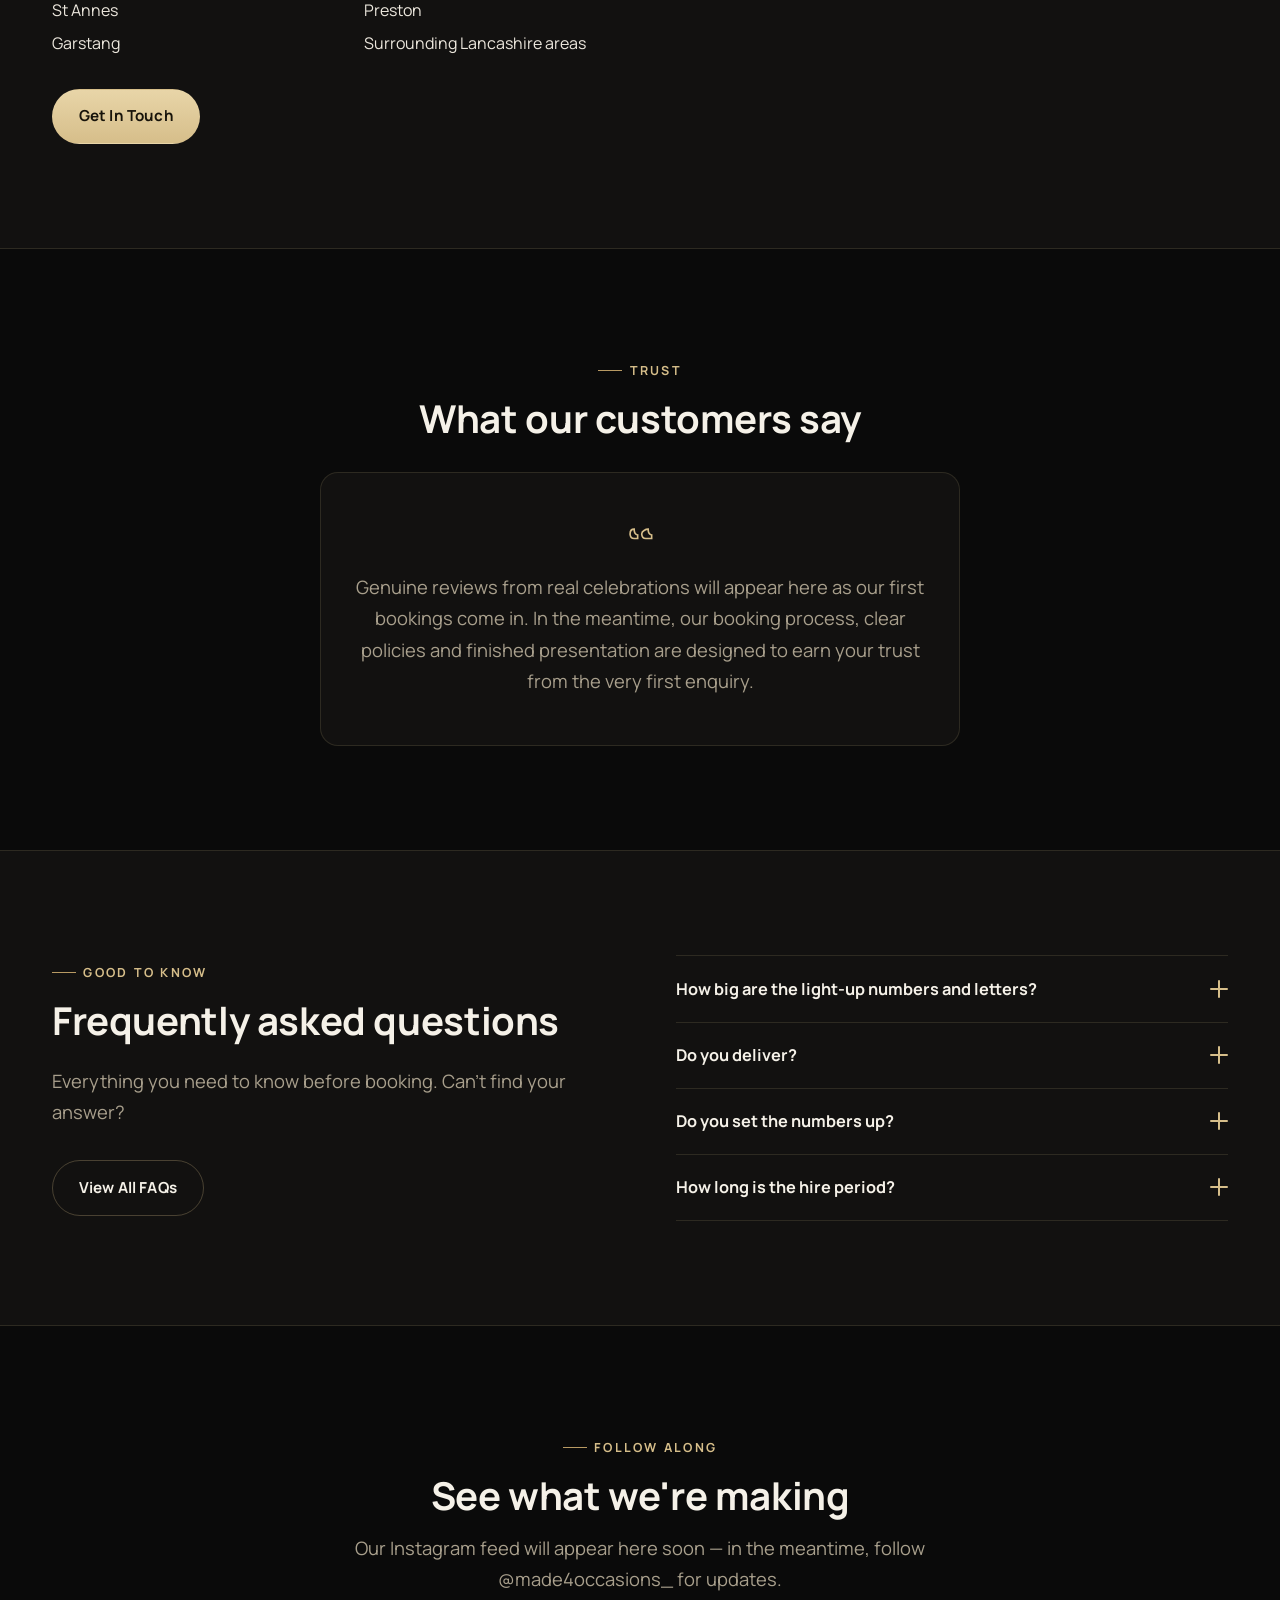
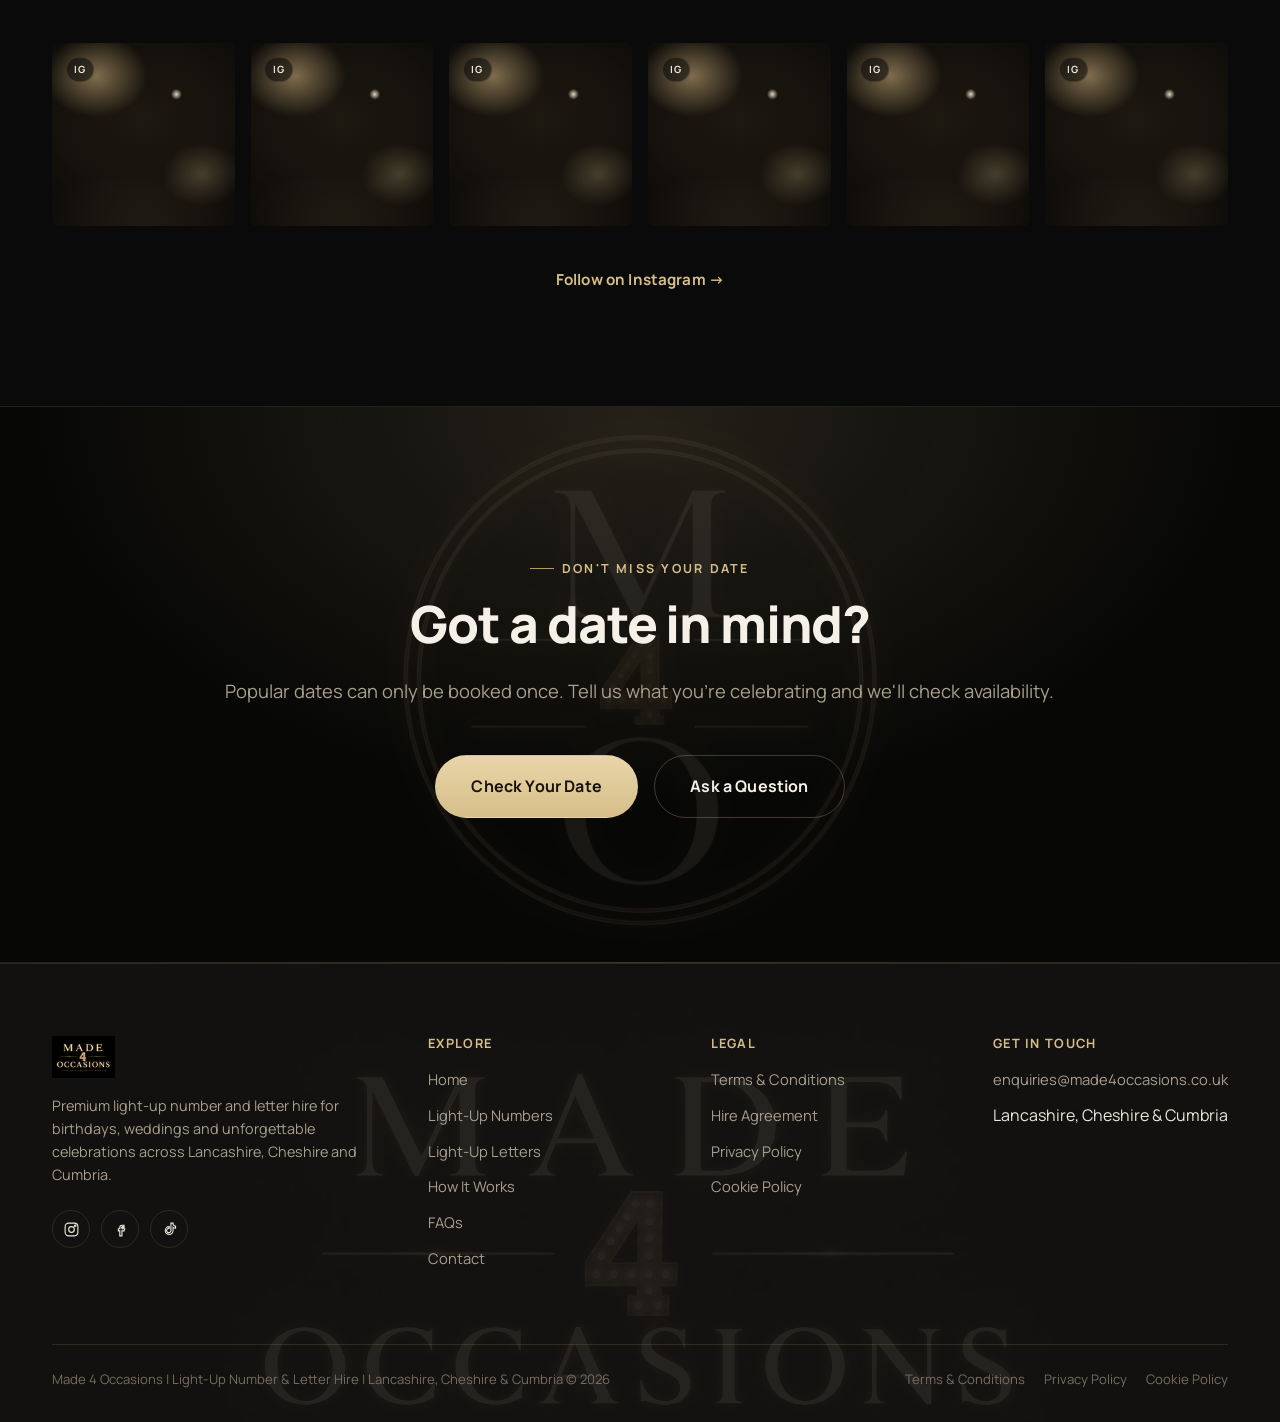
==== commit df1be8f7: "Replace Blackpool & Lancashire service-area wording sitewide Updates every mention of the old servic" ====
--- a/index.html
+++ b/index.html
@@ -3,13 +3,13 @@
 <head>
 <meta charset="UTF-8">
 <meta name="viewport" content="width=device-width, initial-scale=1">
-<title>Light-Up Number &amp; Letter Hire Blackpool &amp; Lancashire | Made for Occasions</title>
-<meta name="description" content="Make your celebration stand out with premium light-up number and letter hire across Blackpool and Lancashire. Collection or delivery available. Check your date today.">
-<link rel="canonical" href="https://www.madeforoccasions.co.uk/">
+<title>Light-Up Number &amp; Letter Hire Lancashire, Cheshire &amp; Cumbria | Made for Occasions</title>
+<meta name="description" content="Make your celebration stand out with premium light-up number and letter hire across Lancashire, Cheshire and Cumbria. Collection or delivery available. Check your date today.">
+<link rel="canonical" href="https://www.made4occasions.co.uk/">
 <meta property="og:type" content="website">
 <meta property="og:site_name" content="Made for Occasions">
-<meta property="og:title" content="Light-Up Number & Letter Hire Blackpool & Lancashire | Made for Occasions">
-<meta property="og:description" content="Premium light-up number and letter hire for birthdays, weddings and unforgettable celebrations across Blackpool and Lancashire. Collection or delivery available.">
+<meta property="og:title" content="Light-Up Number & Letter Hire Lancashire, Cheshire & Cumbria | Made for Occasions">
+<meta property="og:description" content="Premium light-up number and letter hire for birthdays, weddings and unforgettable celebrations across Lancashire, Cheshire and Cumbria. Collection or delivery available.">
 <meta property="og:image" content="assets/img/logo/made-for-occasions-logo.png">
 <meta name="twitter:card" content="summary_large_image">
 <link rel="icon" type="image/png" sizes="32x32" href="assets/img/logo/favicon-32.png">
@@ -23,11 +23,11 @@
   "@context": "https://schema.org",
   "@type": "LocalBusiness",
   "name": "Made for Occasions",
-  "image": "https://www.madeforoccasions.co.uk/assets/img/logo/made-for-occasions-logo.png",
-  "description": "Premium light-up number and letter hire for birthdays, weddings and celebrations across Blackpool and Lancashire. Collection or delivery available.",
+  "image": "https://www.made4occasions.co.uk/assets/img/logo/made-for-occasions-logo.png",
+  "description": "Premium light-up number and letter hire for birthdays, weddings and celebrations across Lancashire, Cheshire and Cumbria. Collection or delivery available.",
   "areaServed": ["Blackpool", "Lytham St Annes", "Poulton-le-Fylde", "Thornton-Cleveleys", "Fleetwood", "Kirkham", "Preston", "Lancashire"],
   "address": { "@type": "PostalAddress", "addressLocality": "Blackpool", "addressRegion": "Lancashire", "addressCountry": "GB" },
-  "url": "https://www.madeforoccasions.co.uk/",
+  "url": "https://www.made4occasions.co.uk/",
   "priceRange": "£££"
 }
 </script>
@@ -85,9 +85,9 @@
   <section class="hero">
     <div class="hero-media" aria-hidden="true"></div>
     <div class="container hero-content">
-      <p class="eyebrow">Blackpool &amp; Lancashire</p>
+      <p class="eyebrow">Lancashire, Cheshire &amp; Cumbria</p>
       <h1 class="h0">Made for moments worth celebrating.</h1>
-      <p class="lede">Premium light-up number and letter hire for birthdays, weddings and unforgettable celebrations across Blackpool and Lancashire. Delivered, set up and collected by us.</p>
+      <p class="lede">Premium light-up number and letter hire for birthdays, weddings and unforgettable celebrations across Lancashire, Cheshire and Cumbria. Delivered, set up and collected by us.</p>
       <div class="hero-actions">
         <a href="contact.html" class="btn btn-primary btn-lg" data-track="check_availability_clicked">Check Availability</a>
         <a href="light-up-numbers.html" class="btn btn-secondary btn-lg">View Our Numbers</a>
@@ -222,7 +222,7 @@
         </div>
         <div class="feature-row reveal">
           <h3><svg class="icon" viewBox="0 0 24 24" fill="none" stroke="currentColor" stroke-width="1.6"><path d="M12 21s-7-5.2-7-11a7 7 0 0 1 14 0c0 5.8-7 11-7 11Z"/><circle cx="12" cy="10" r="2.4"/></svg>Local service</h3>
-          <p>Personal service throughout Blackpool and Lancashire.</p>
+          <p>Personal service throughout Lancashire, Cheshire and Cumbria.</p>
         </div>
       </div>
     </div>
@@ -310,7 +310,7 @@
     <div class="footer-top">
       <div class="footer-brand">
         <img src="assets/img/logo/made-for-occasions-logo.png" alt="Made for Occasions">
-        <p>Premium light-up number and letter hire for birthdays, weddings and unforgettable celebrations across Blackpool and Lancashire.</p>
+        <p>Premium light-up number and letter hire for birthdays, weddings and unforgettable celebrations across Lancashire, Cheshire and Cumbria.</p>
         <div class="footer-social">
           <a href="#" data-cfg="instagram-href" aria-label="Instagram"><svg viewBox="0 0 24 24" fill="none" stroke="currentColor" stroke-width="1.6"><rect x="3" y="3" width="18" height="18" rx="5"/><circle cx="12" cy="12" r="4"/><circle cx="17.2" cy="6.8" r="1"/></svg></a>
           <a href="#" data-cfg="facebook-href" aria-label="Facebook"><svg viewBox="0 0 24 24" fill="none" stroke="currentColor" stroke-width="1.6"><path d="M14 9h3V6h-3c-1.7 0-3 1.3-3 3v2H9v3h2v7h3v-7h3l1-3h-4V9c0-.6.4-1 1-1Z"/></svg></a>
@@ -340,8 +340,8 @@
       <div class="footer-col">
         <h4>Get in touch</h4>
         <ul>
-          <li><a data-cfg="email-href" href="#"><span data-cfg="email">hello@madeforoccasions.co.uk</span></a></li>
-          <li><span data-cfg="service-region">Blackpool &amp; Lancashire</span></li>
+          <li><a data-cfg="email-href" href="#"><span data-cfg="email">enquiries@made4occasions.co.uk</span></a></li>
+          <li><span data-cfg="service-region">Lancashire, Cheshire &amp; Cumbria</span></li>
         </ul>
       </div>
     </div>
--- a/assets/css/style.css
+++ b/assets/css/style.css
@@ -249,6 +249,7 @@
   display: flex;
 }
 .sticky-cta .btn { flex: 1; }
+.sticky-cta.is-hidden { display: none; }
 @media (min-width: 1000px) { .sticky-cta { display: none; } }
 
 /* ---- Pre-launch announcement bar (homepage only) ------------------------------- */
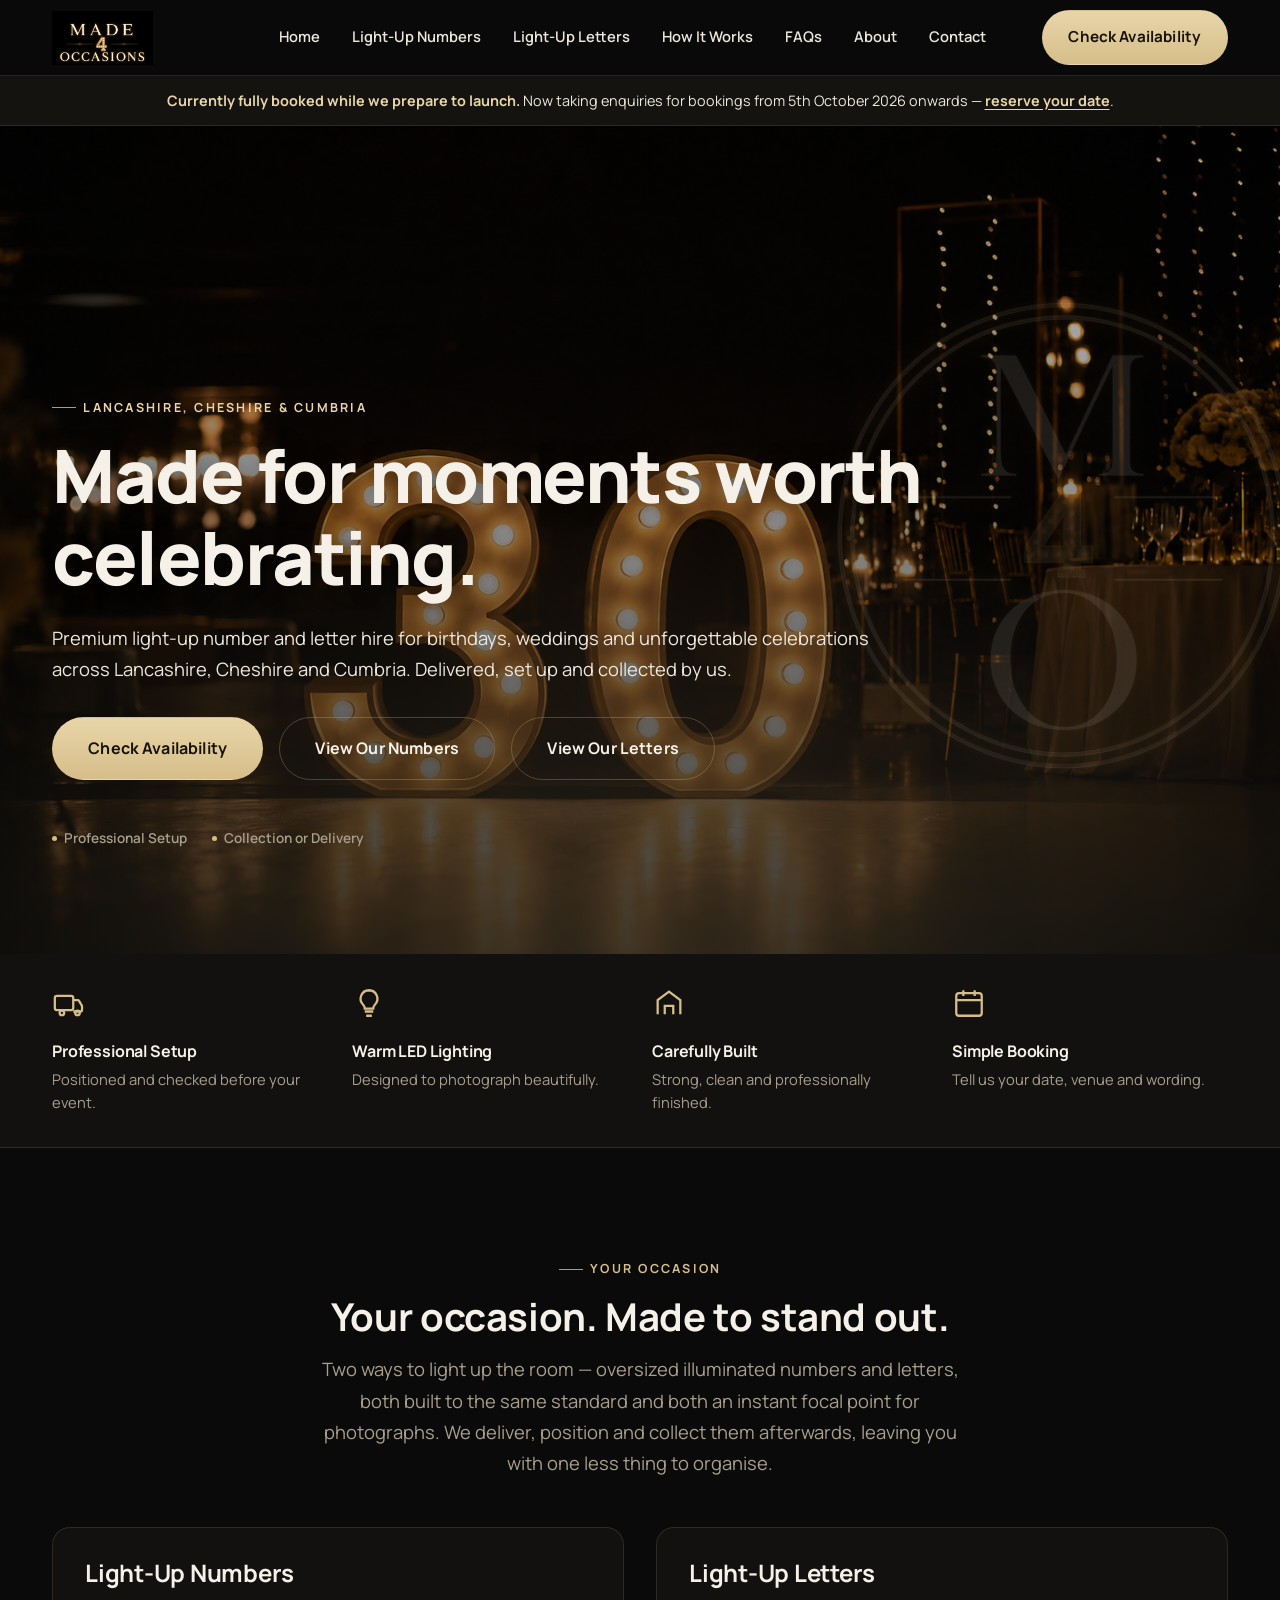
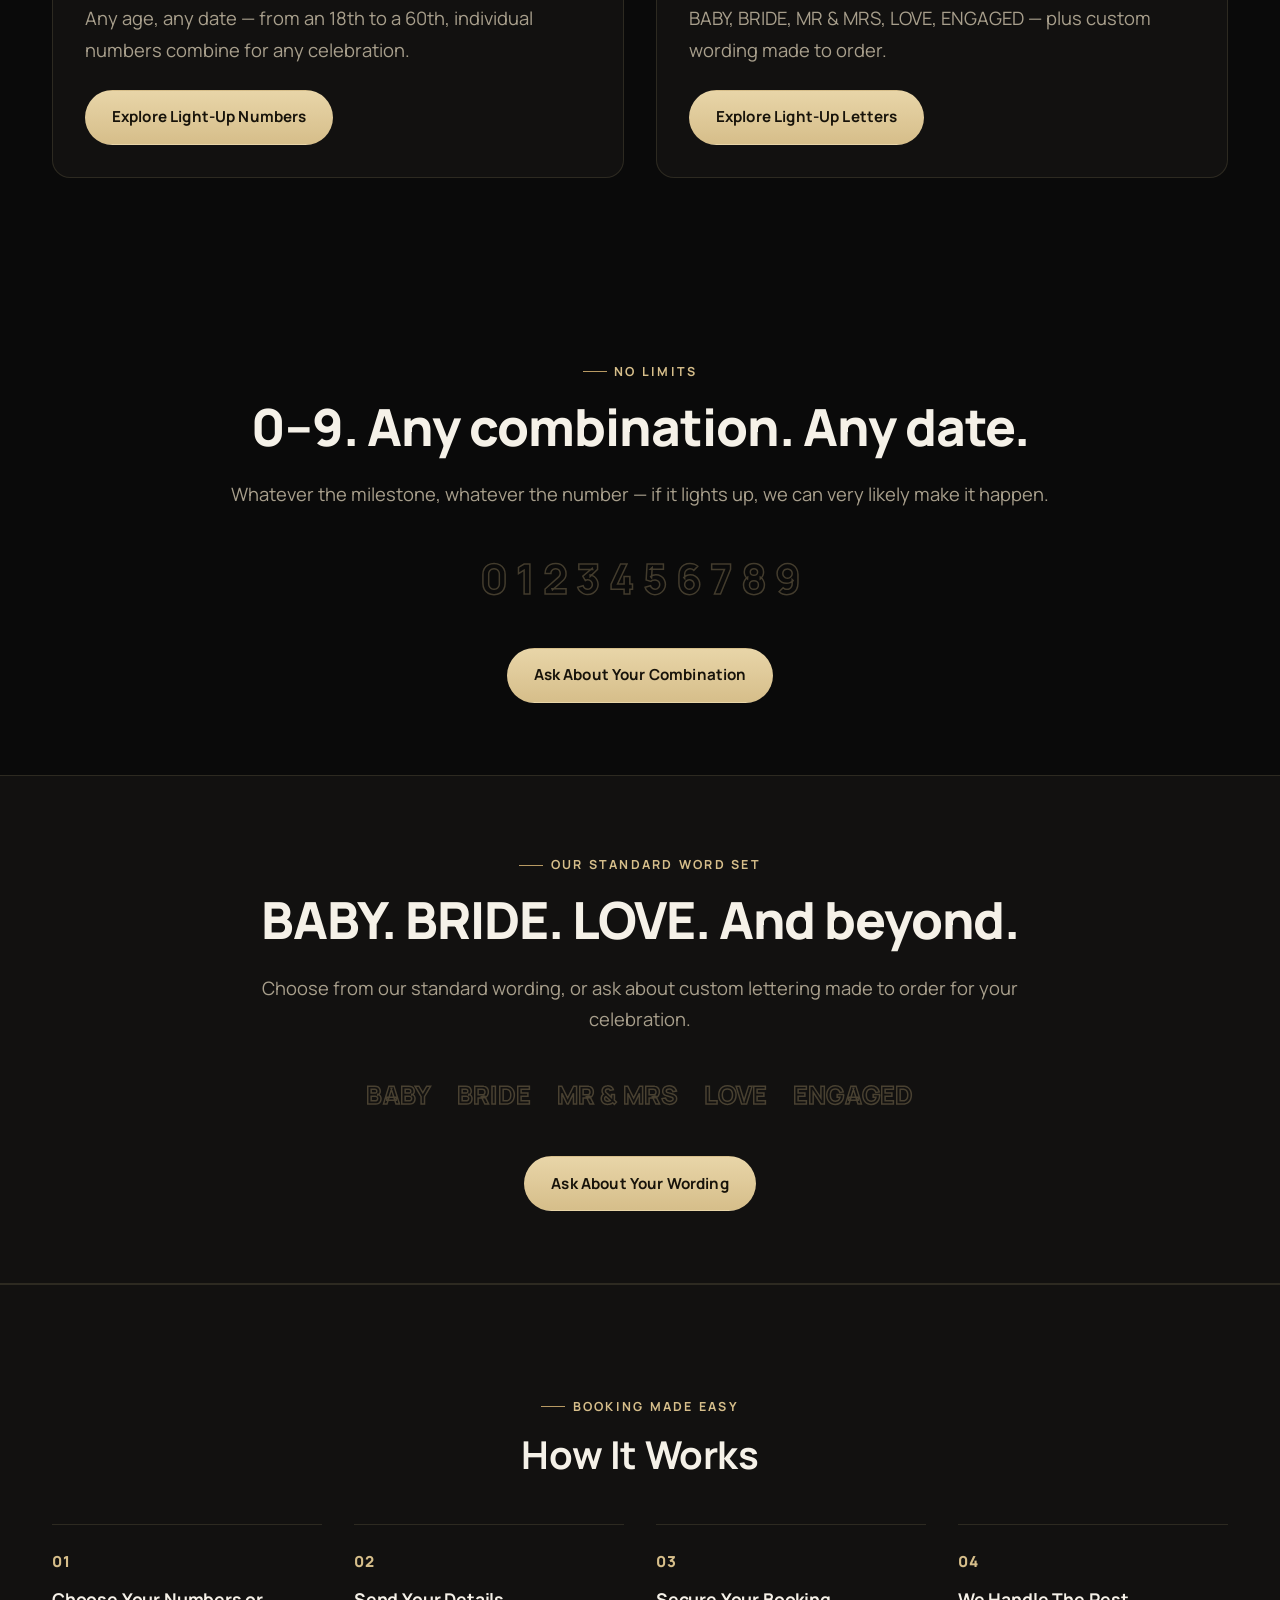
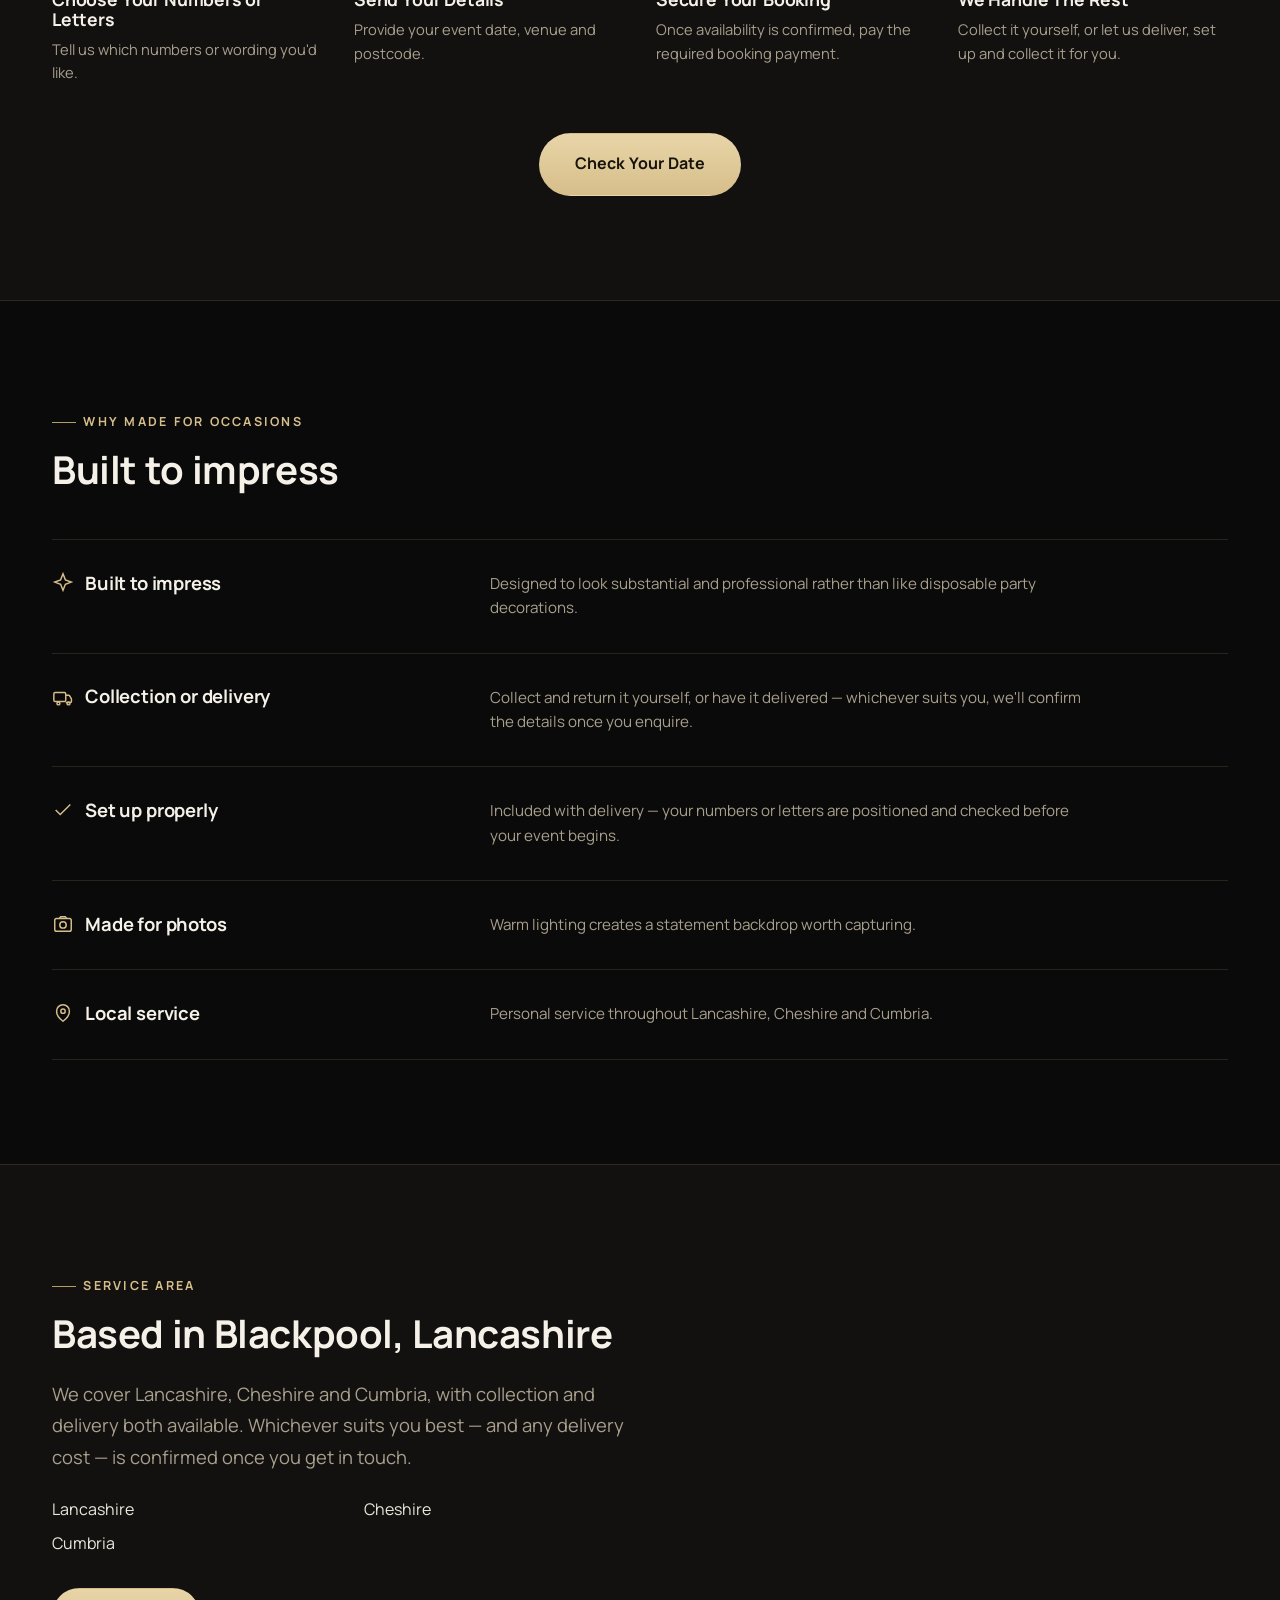
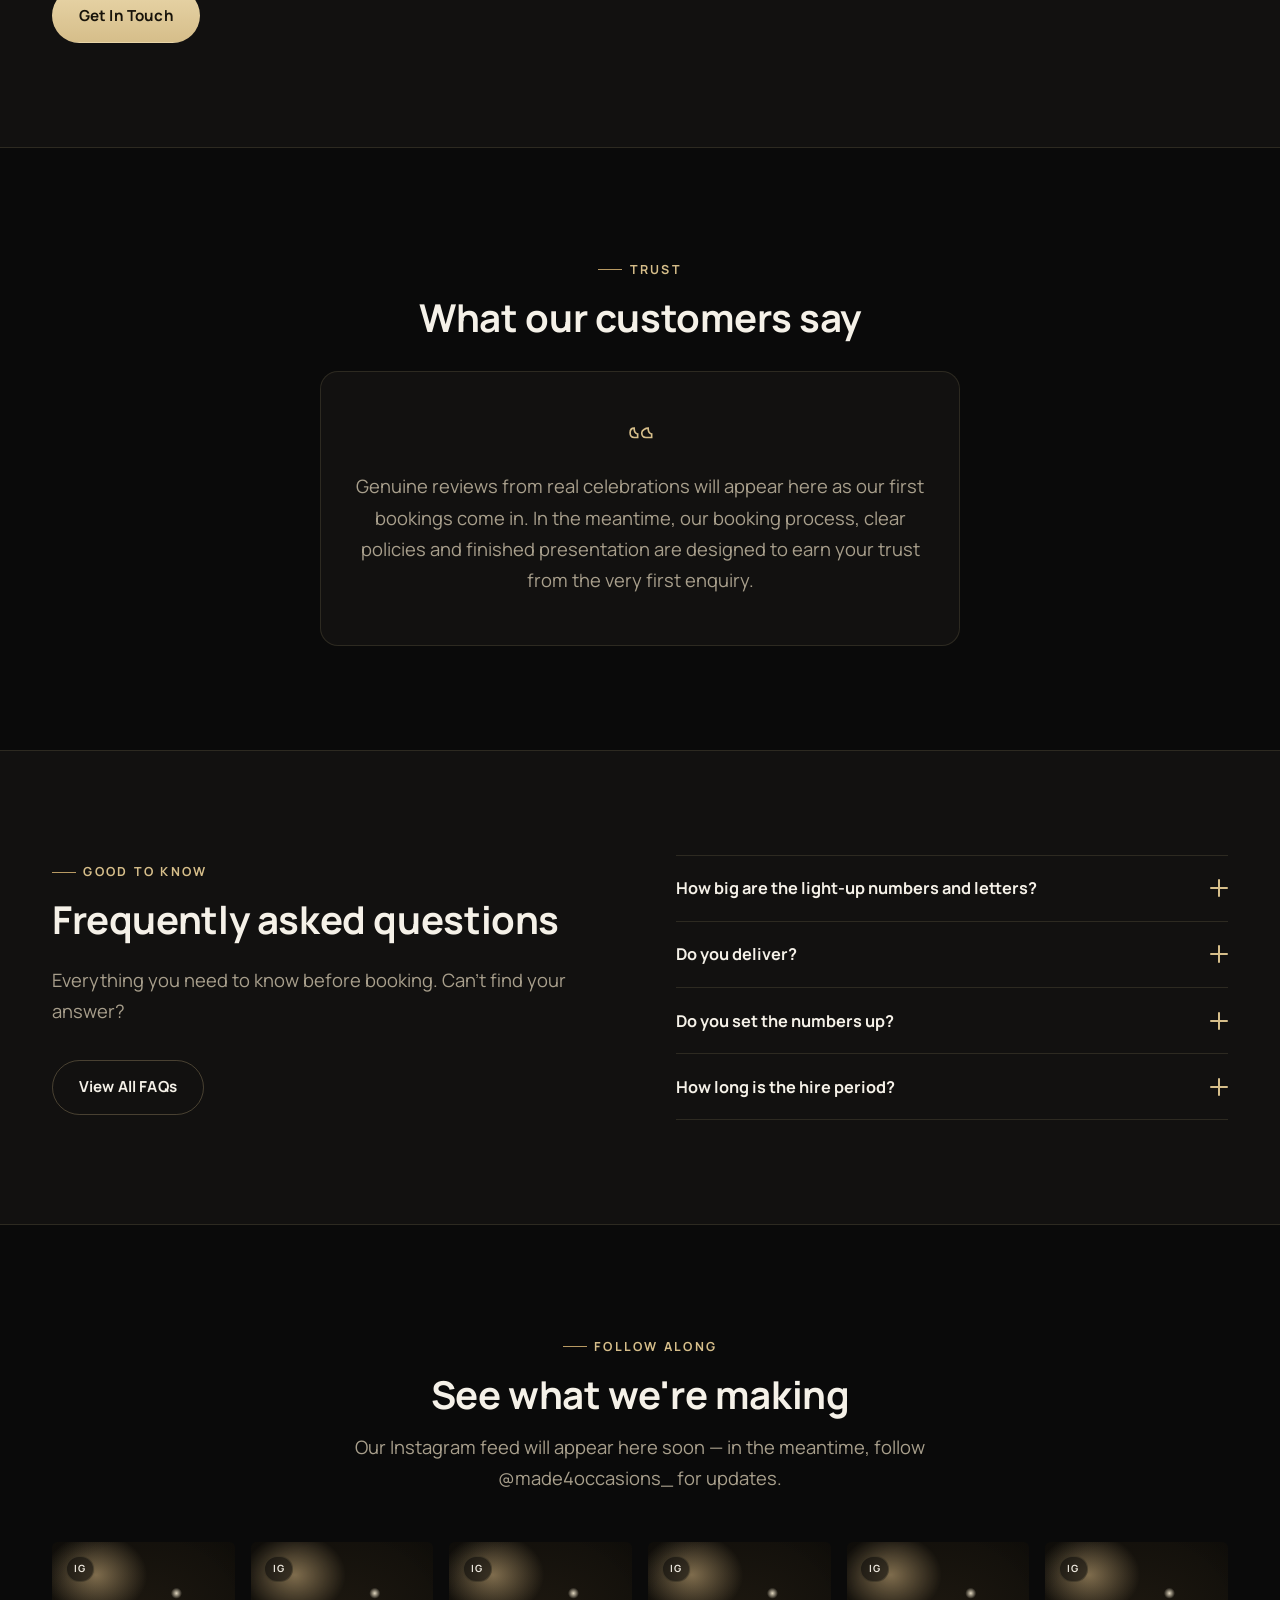
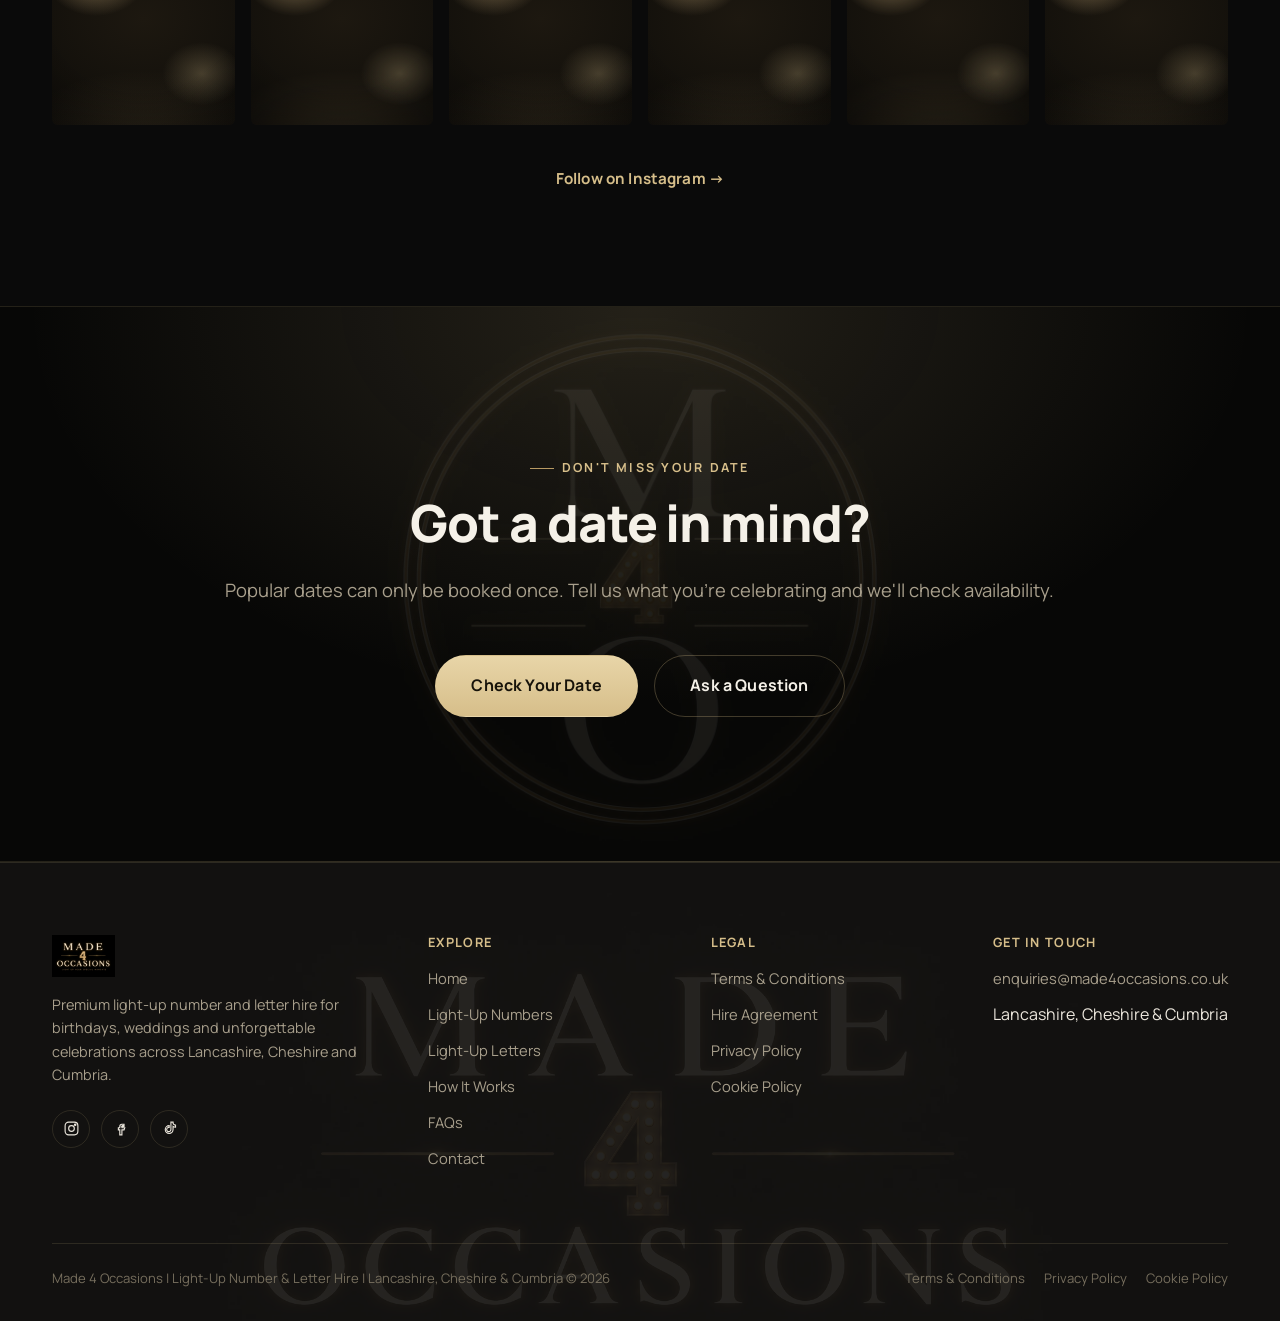
==== commit a273c149: "Update service area town list and schema to Lancashire, Cheshire, Cumbria Replaces the old Fylde-coa" ====
--- a/index.html
+++ b/index.html
@@ -25,7 +25,7 @@
   "name": "Made for Occasions",
   "image": "https://www.made4occasions.co.uk/assets/img/logo/made-for-occasions-logo.png",
   "description": "Premium light-up number and letter hire for birthdays, weddings and celebrations across Lancashire, Cheshire and Cumbria. Collection or delivery available.",
-  "areaServed": ["Blackpool", "Lytham St Annes", "Poulton-le-Fylde", "Thornton-Cleveleys", "Fleetwood", "Kirkham", "Preston", "Lancashire"],
+  "areaServed": ["Lancashire", "Cheshire", "Cumbria"],
   "address": { "@type": "PostalAddress", "addressLocality": "Blackpool", "addressRegion": "Lancashire", "addressCountry": "GB" },
   "url": "https://www.made4occasions.co.uk/",
   "priceRange": "£££"
@@ -234,7 +234,7 @@
       <div class="reveal" style="max-width:38em;">
         <p class="eyebrow">Service area</p>
         <h2 class="h2 mt-2">Based in <span data-cfg="base-town">Blackpool, Lancashire</span></h2>
-        <p class="lede mt-3">We cover the Fylde coast and surrounding Lancashire areas, with collection and delivery both available. Whichever suits you best — and any delivery cost — is confirmed once you get in touch.</p>
+        <p class="lede mt-3">We cover Lancashire, Cheshire and Cumbria, with collection and delivery both available. Whichever suits you best — and any delivery cost — is confirmed once you get in touch.</p>
         <ul class="grid grid-2" style="margin-top:var(--space-3);gap:0.5rem 1rem;" data-cfg-list="service-areas"></ul>
         <a href="contact.html" class="btn btn-primary mt-4">Get In Touch</a>
       </div>
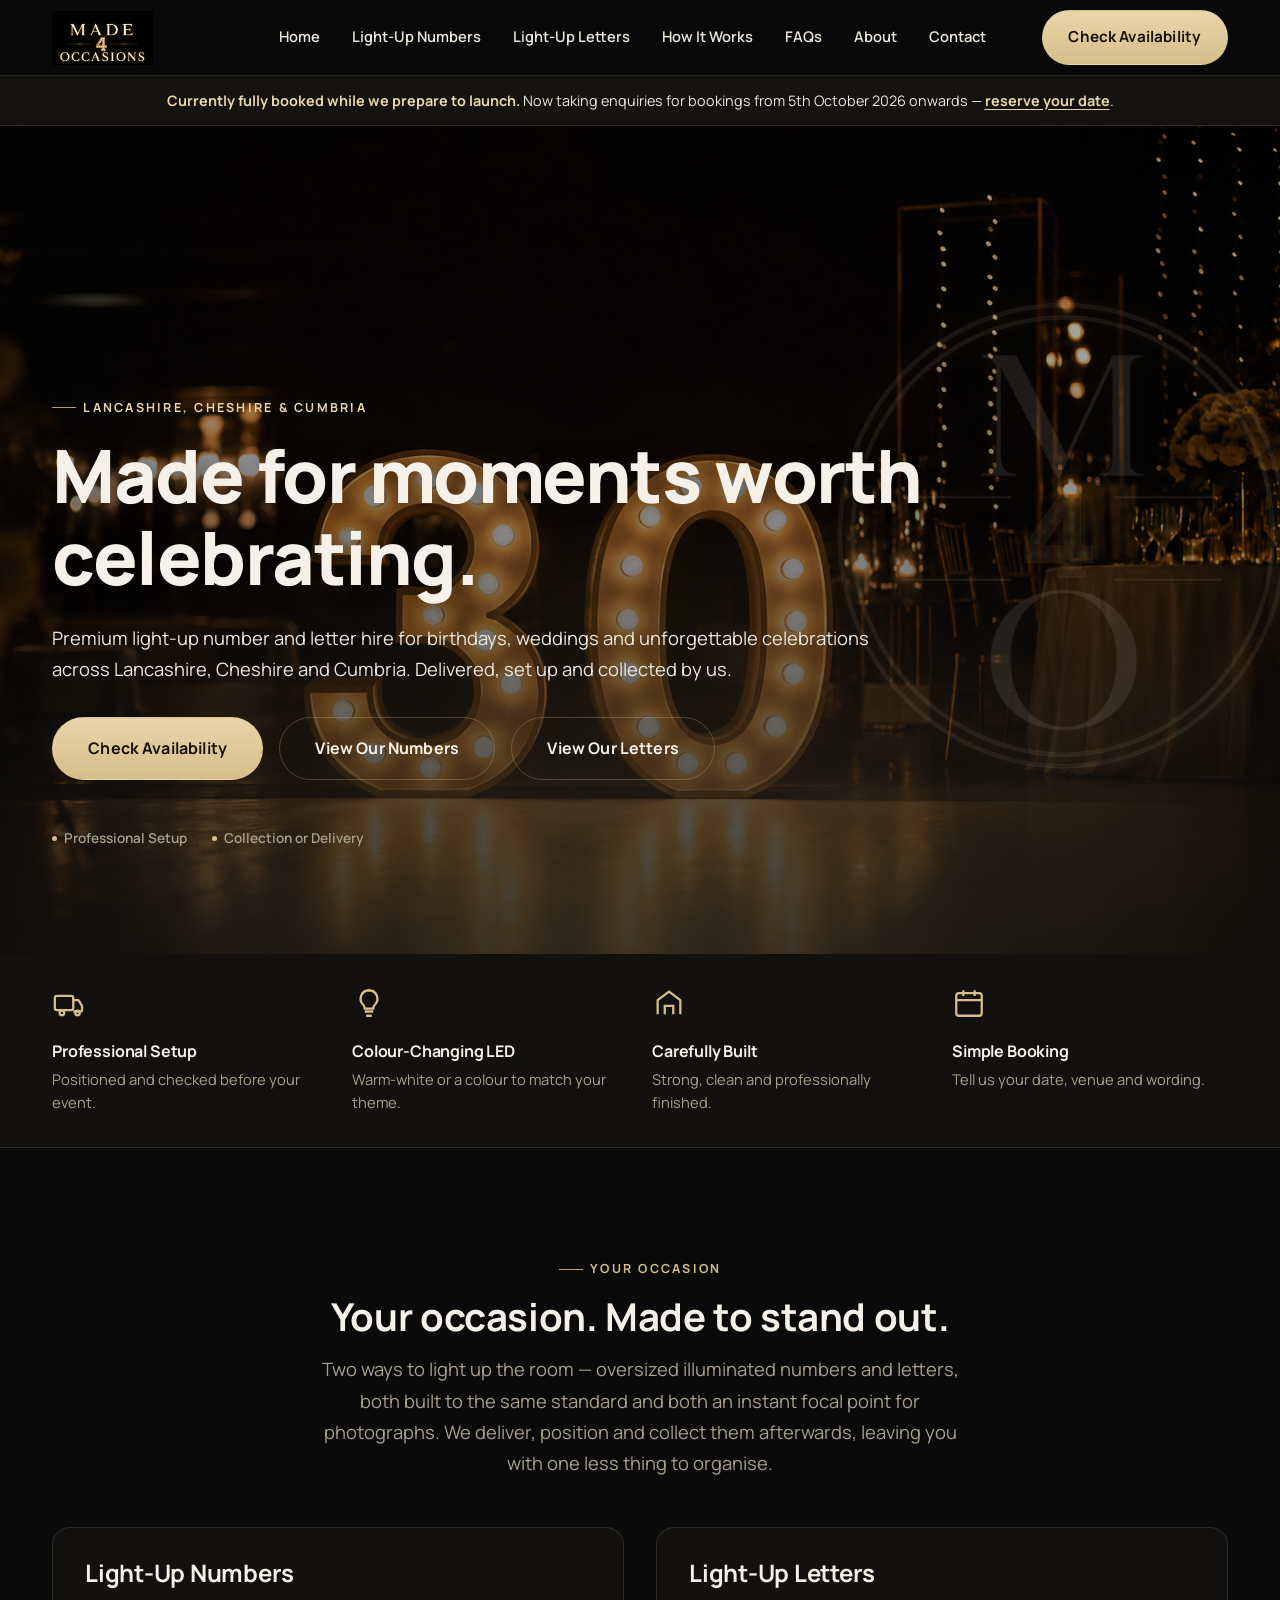
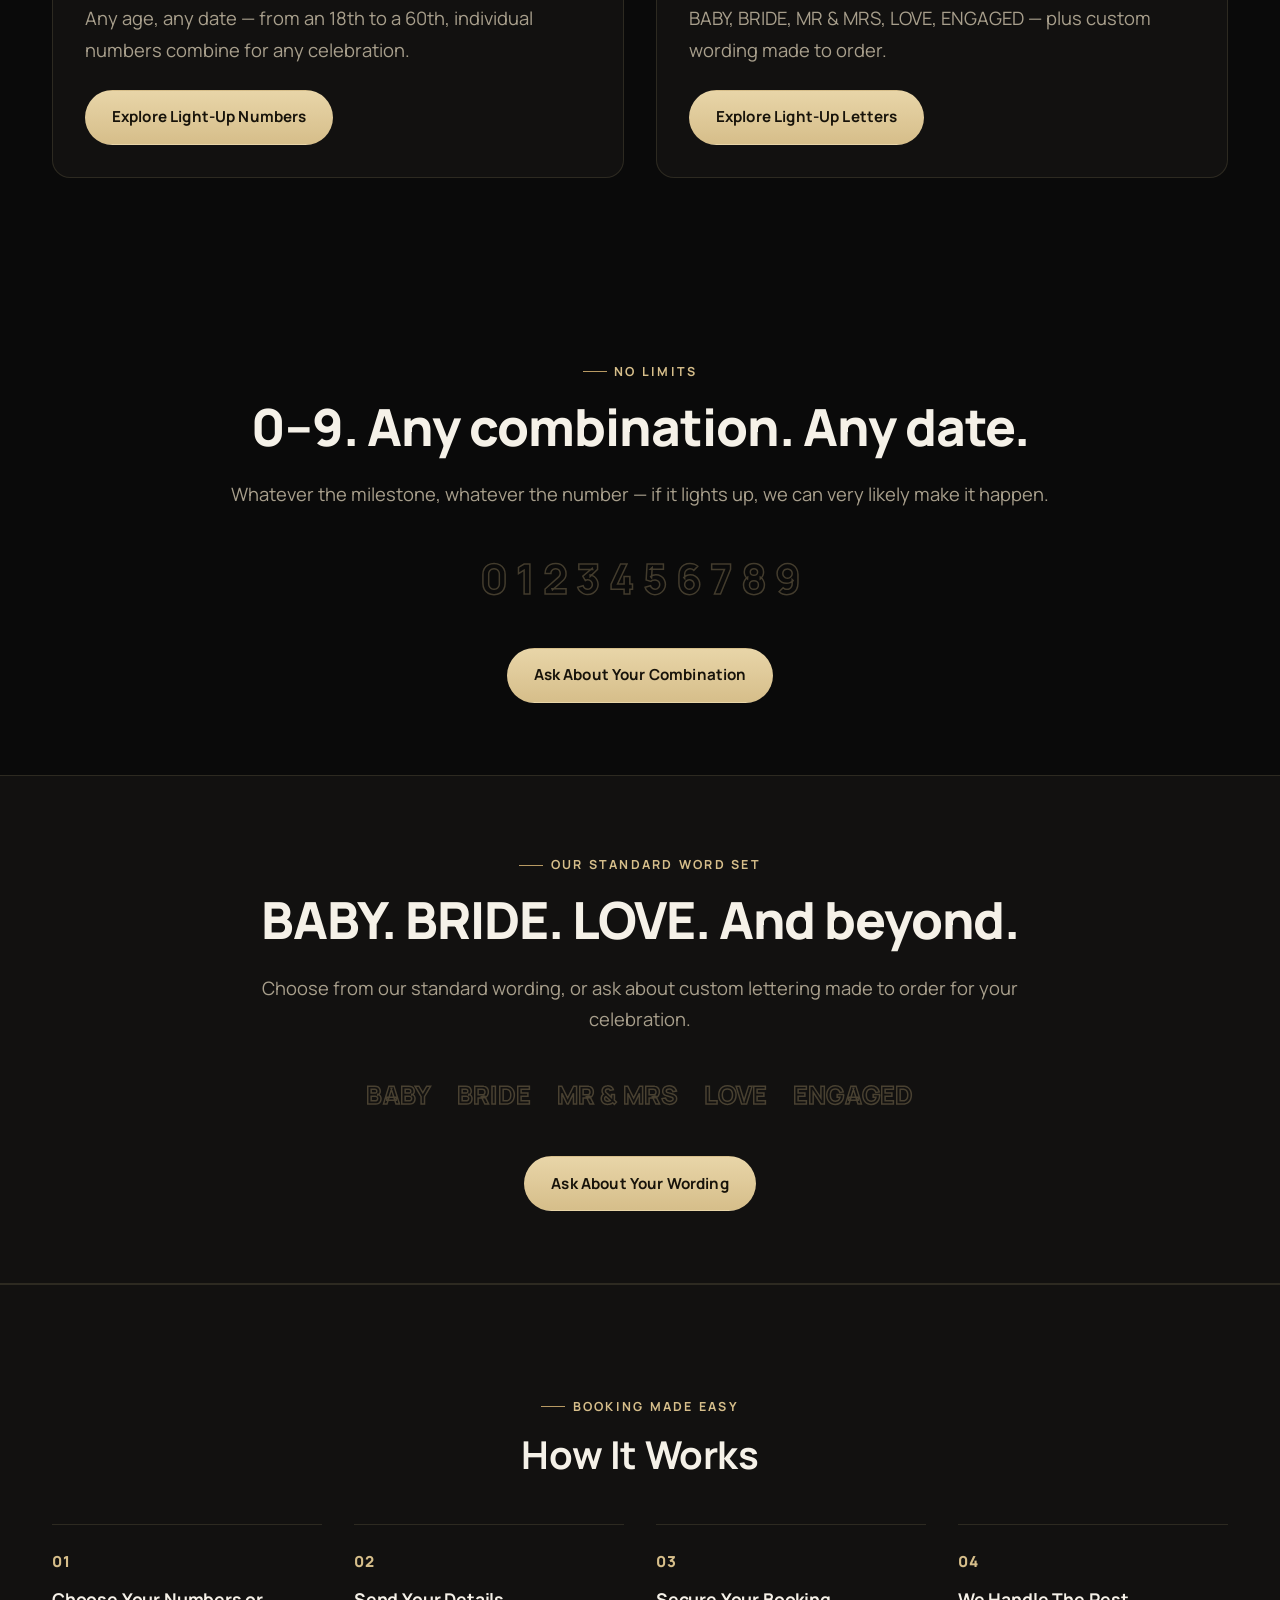
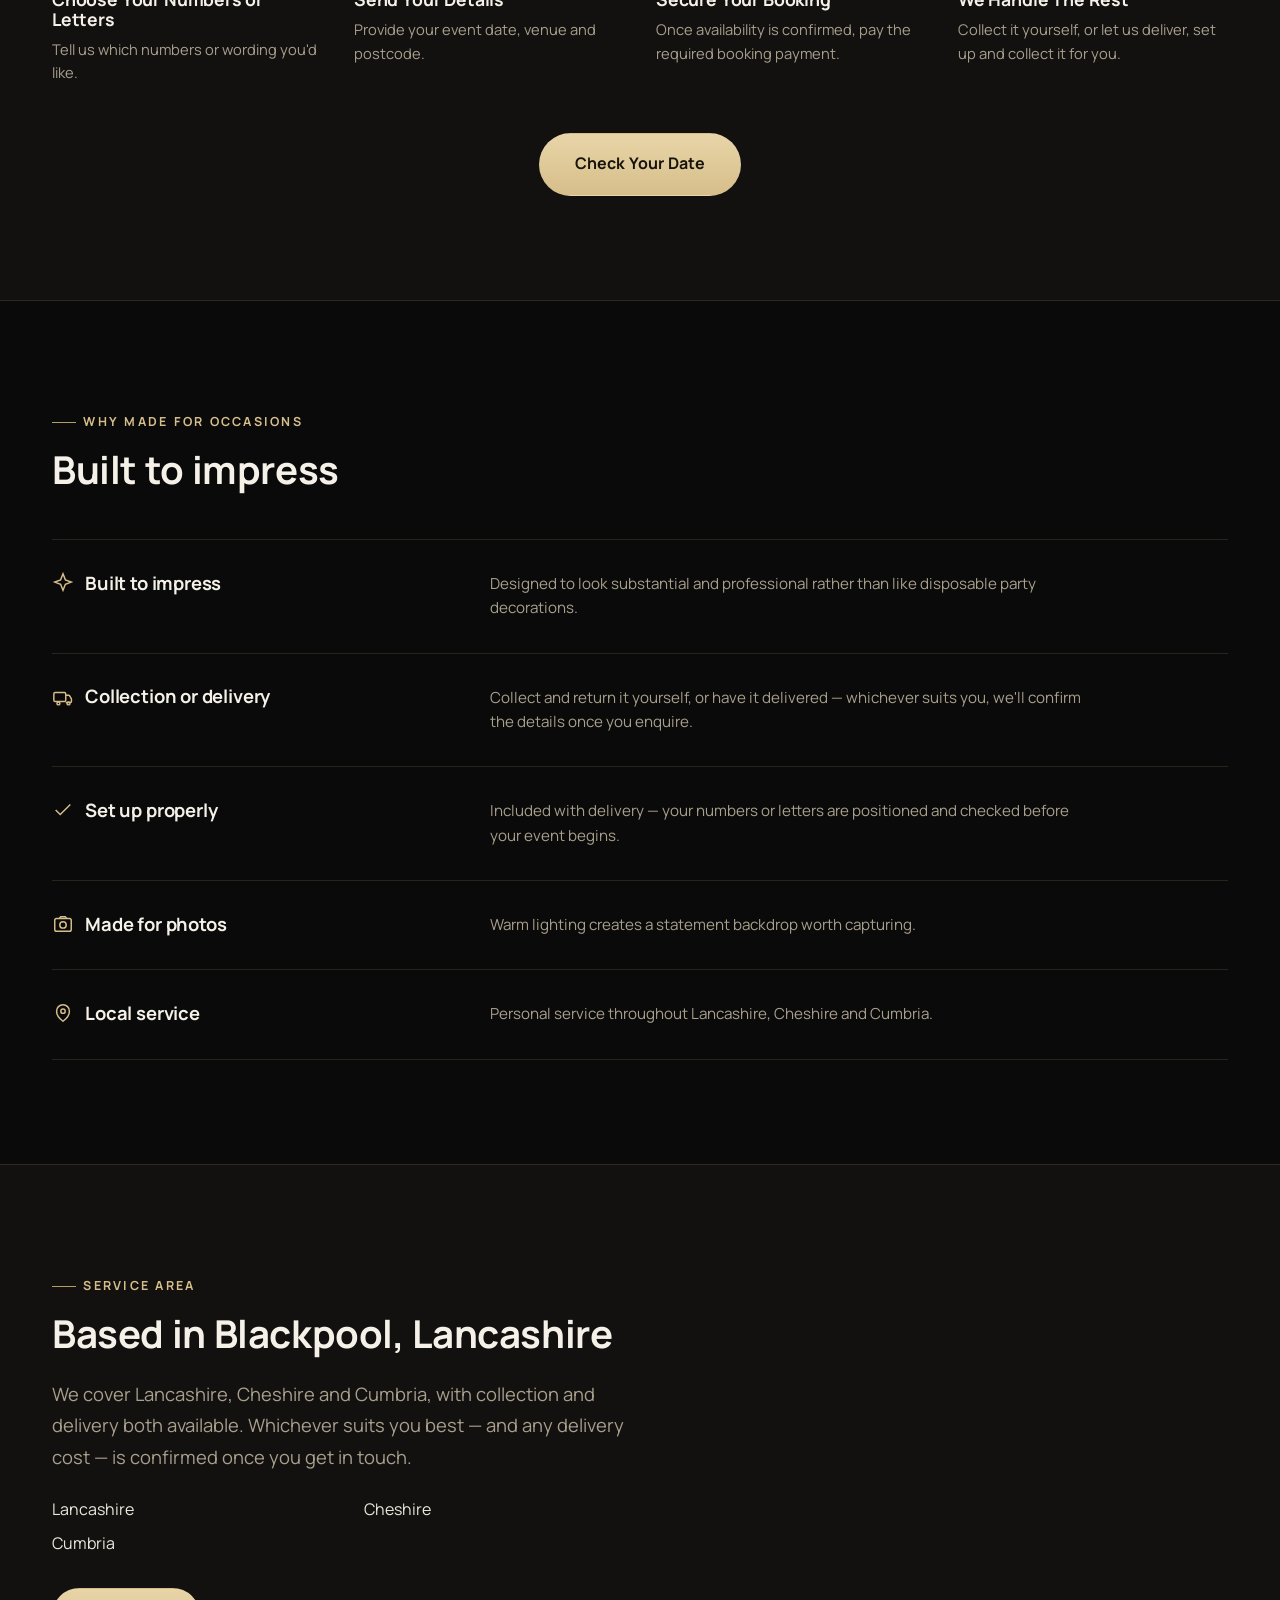
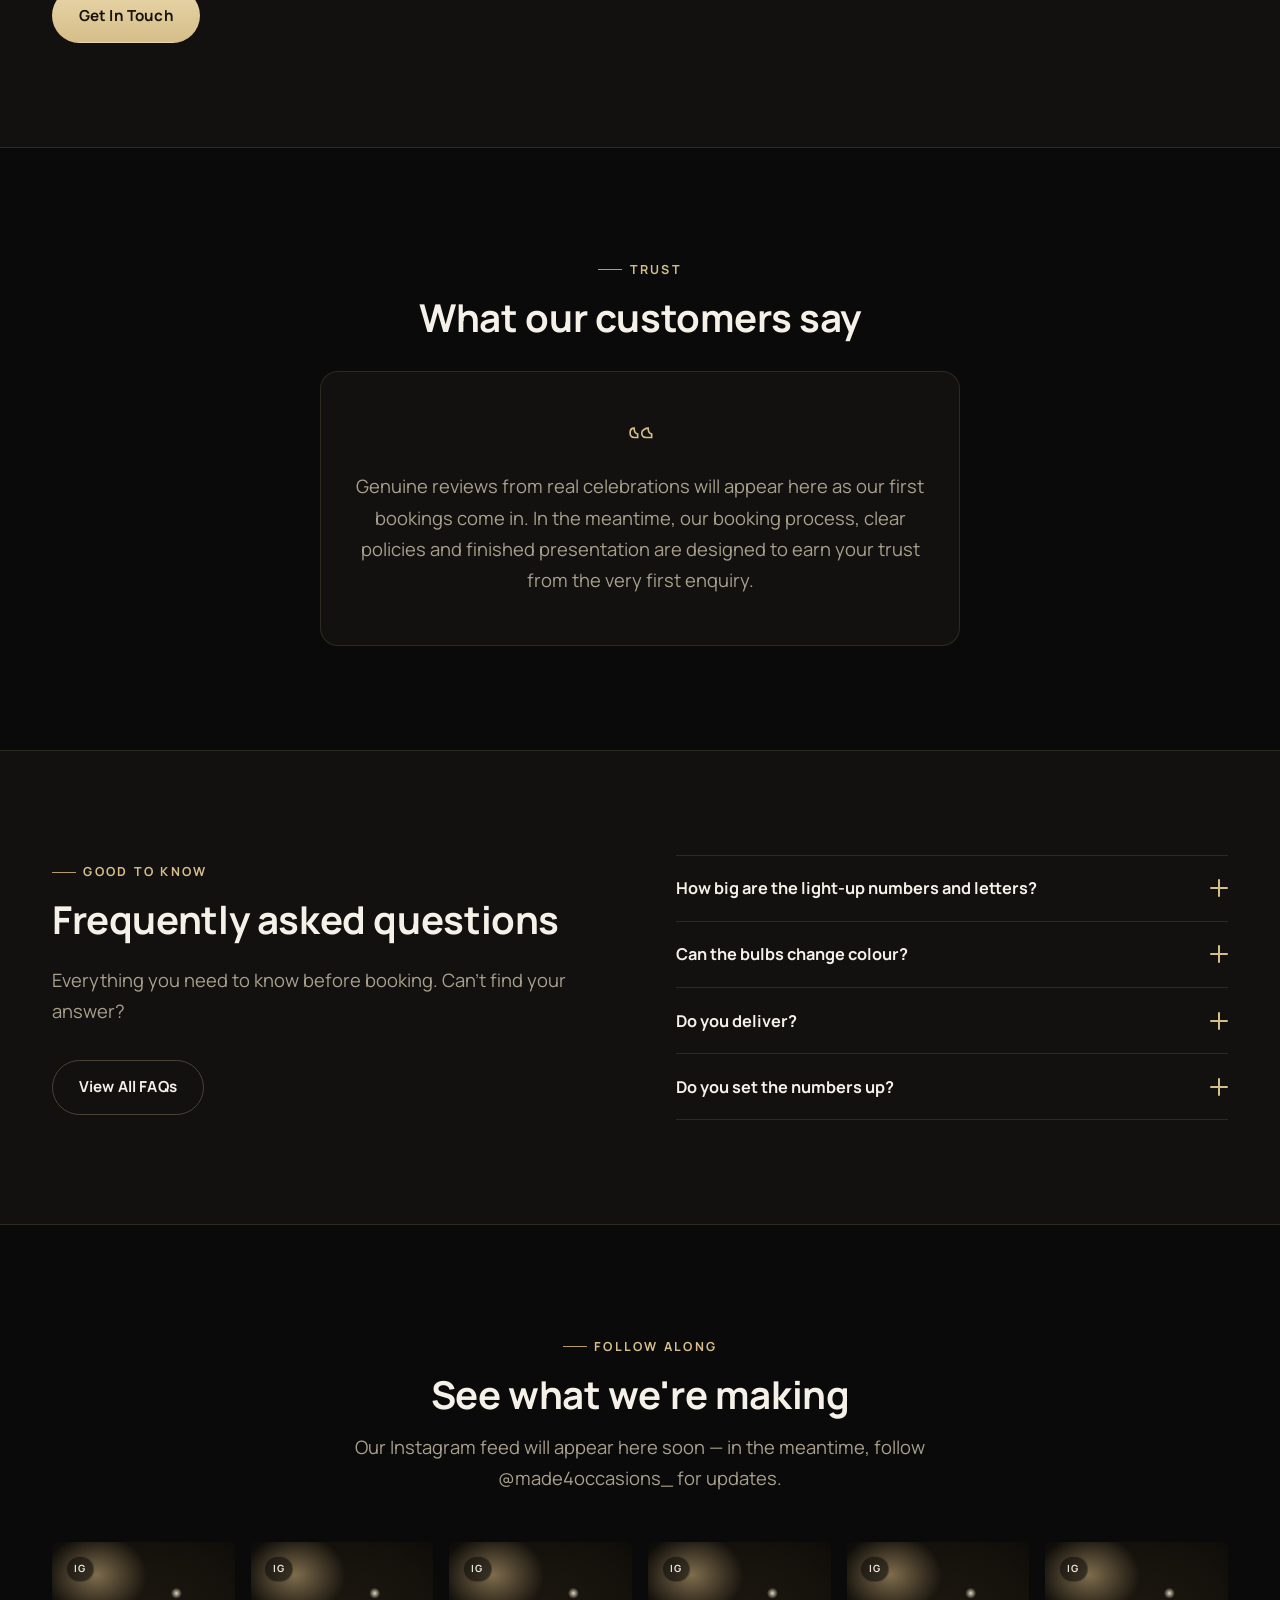
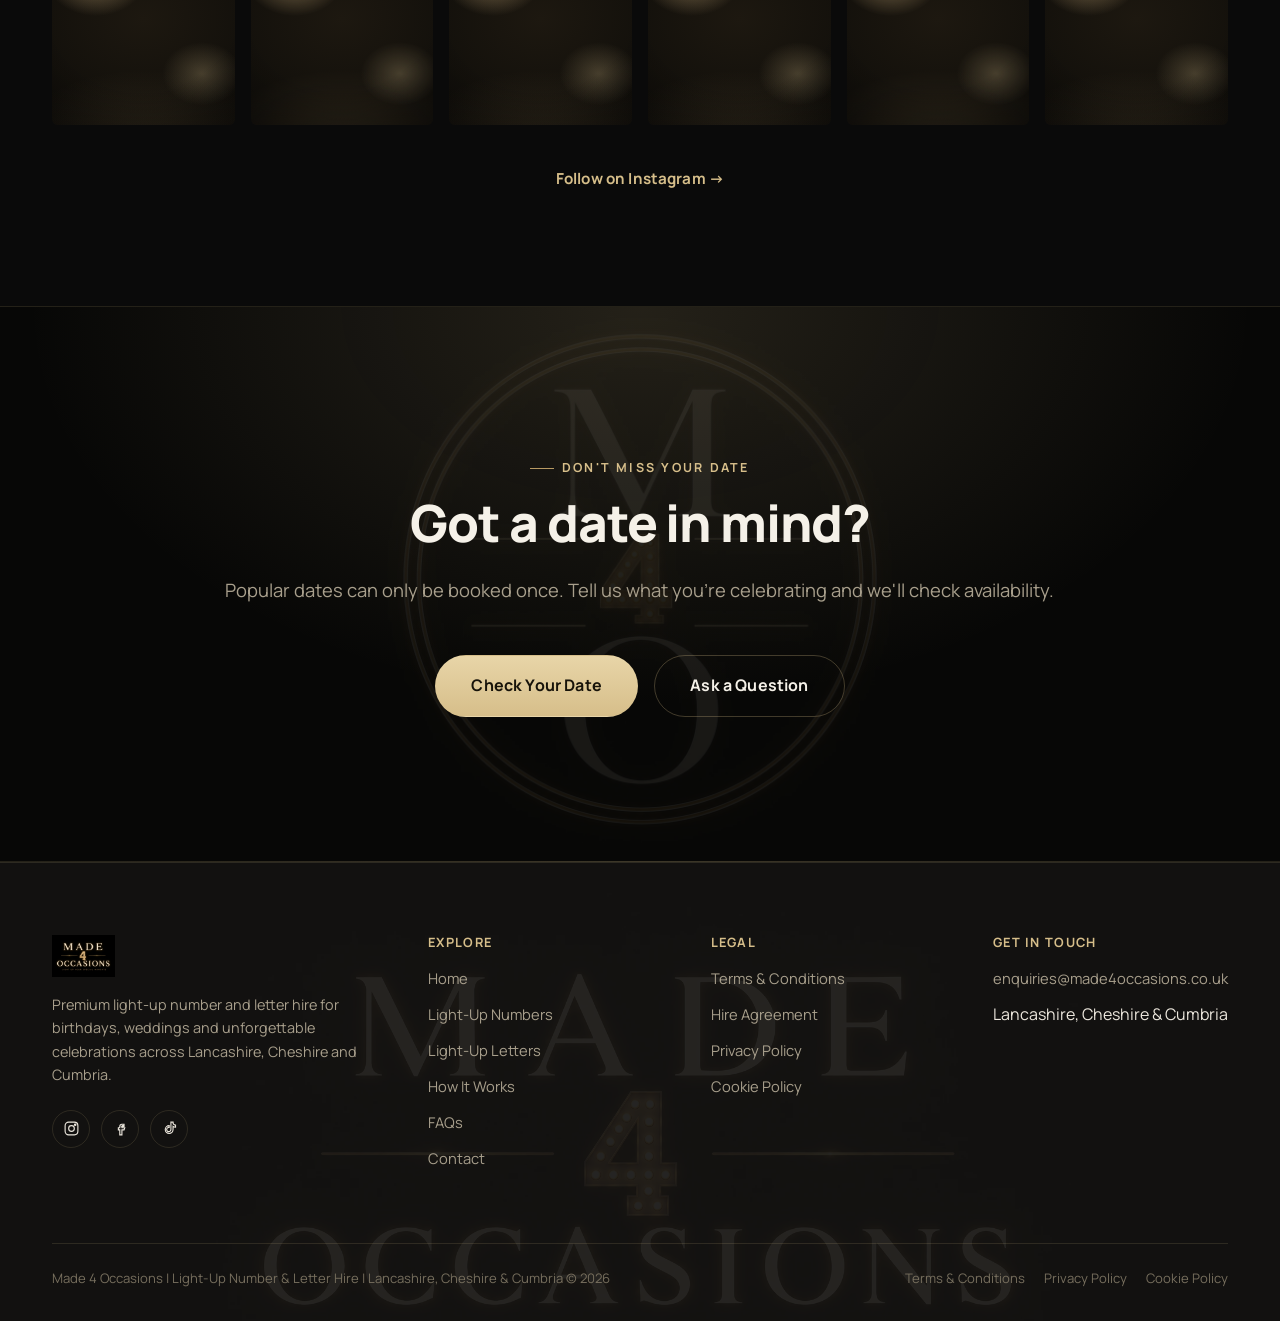
==== commit 8ce35ec9: "Make number/word cards clickable, emphasise colour-changing bulbs, narrow indoor/outdoor claim, and " ====
--- a/index.html
+++ b/index.html
@@ -110,8 +110,8 @@
       </div>
       <div class="trust-item reveal">
         <svg class="icon" viewBox="0 0 24 24" fill="none" stroke="currentColor" stroke-width="1.6"><path d="M9 18h6M10 21h4M12 3a6 6 0 0 0-4 10.4c.6.6 1 1.4 1 2.3V16h6v-.3c0-.9.4-1.7 1-2.3A6 6 0 0 0 12 3Z"/></svg>
-        <h3>Warm LED Lighting</h3>
-        <p>Designed to photograph beautifully.</p>
+        <h3>Colour-Changing LED</h3>
+        <p>Warm-white or a colour to match your theme.</p>
       </div>
       <div class="trust-item reveal">
         <svg class="icon" viewBox="0 0 24 24" fill="none" stroke="currentColor" stroke-width="1.6"><path d="M4 20V10l8-6 8 6v10"/><path d="M9 20v-6h6v6"/></svg>
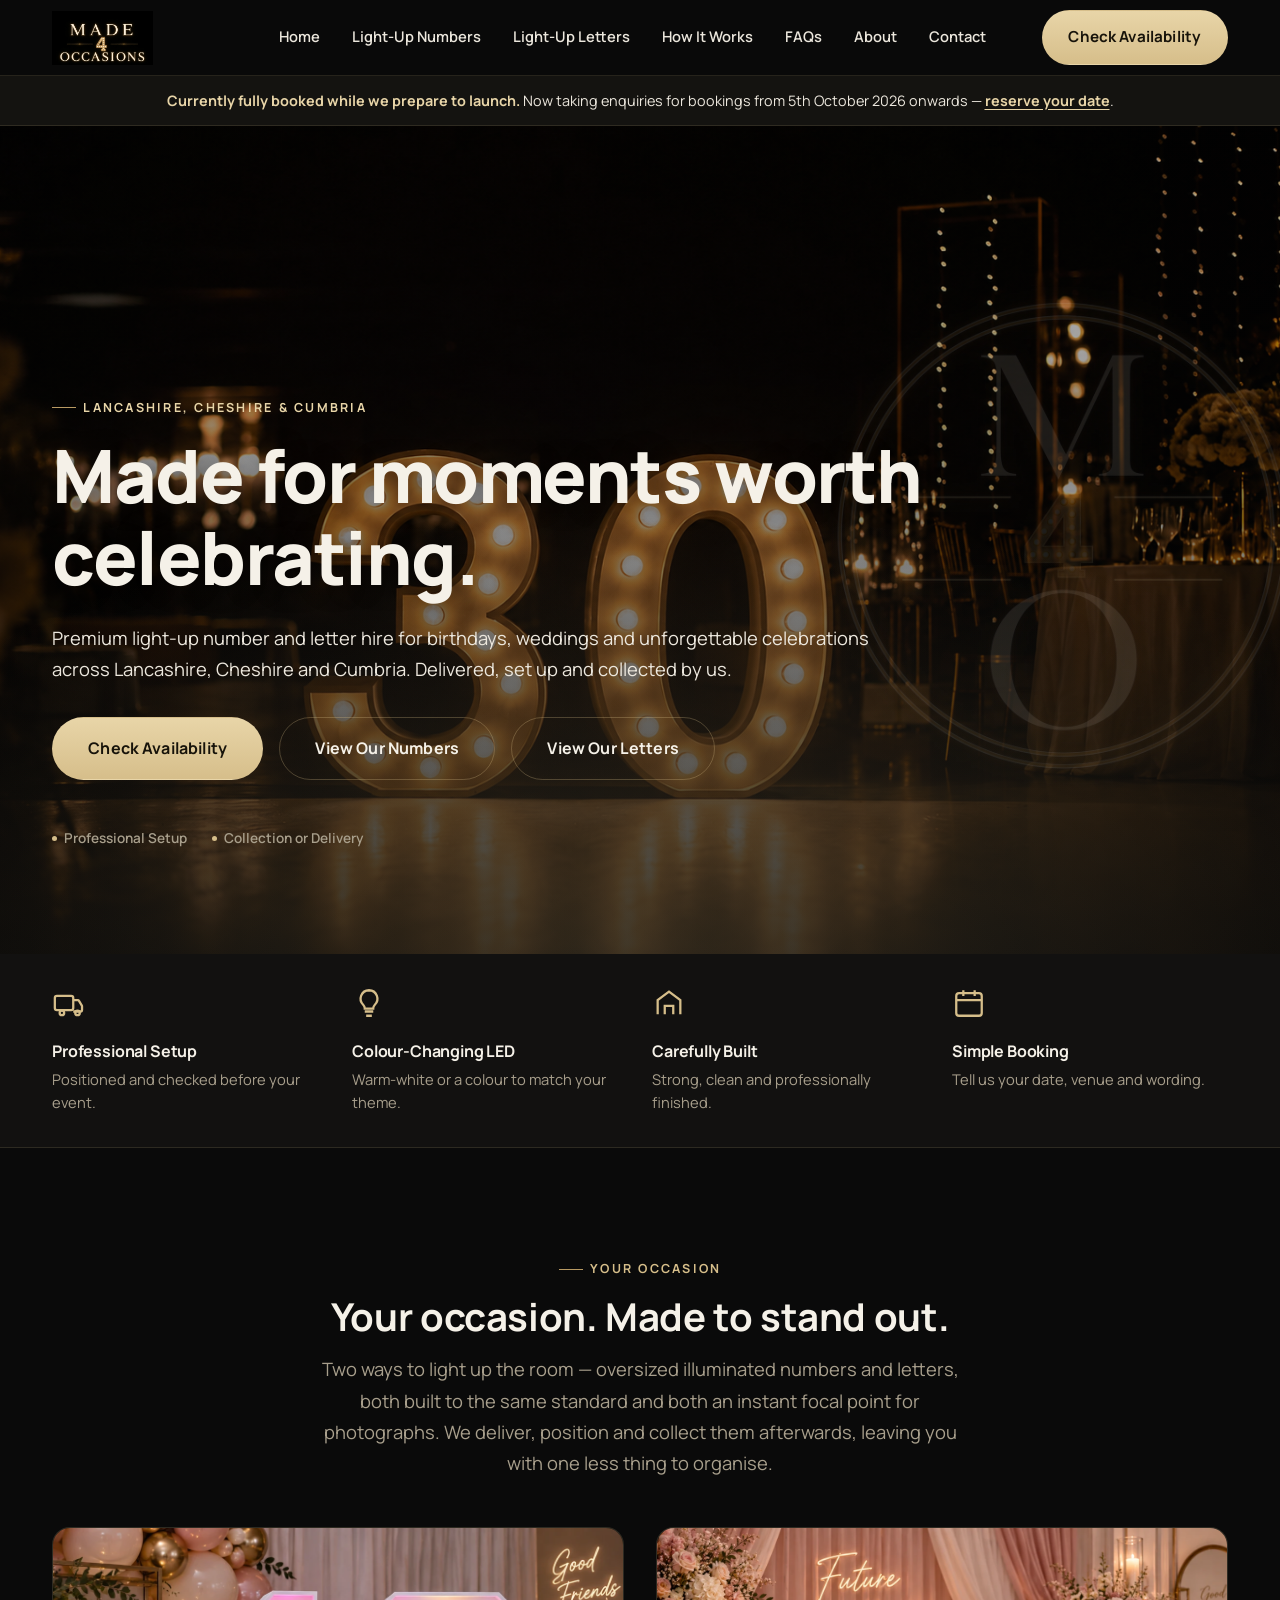
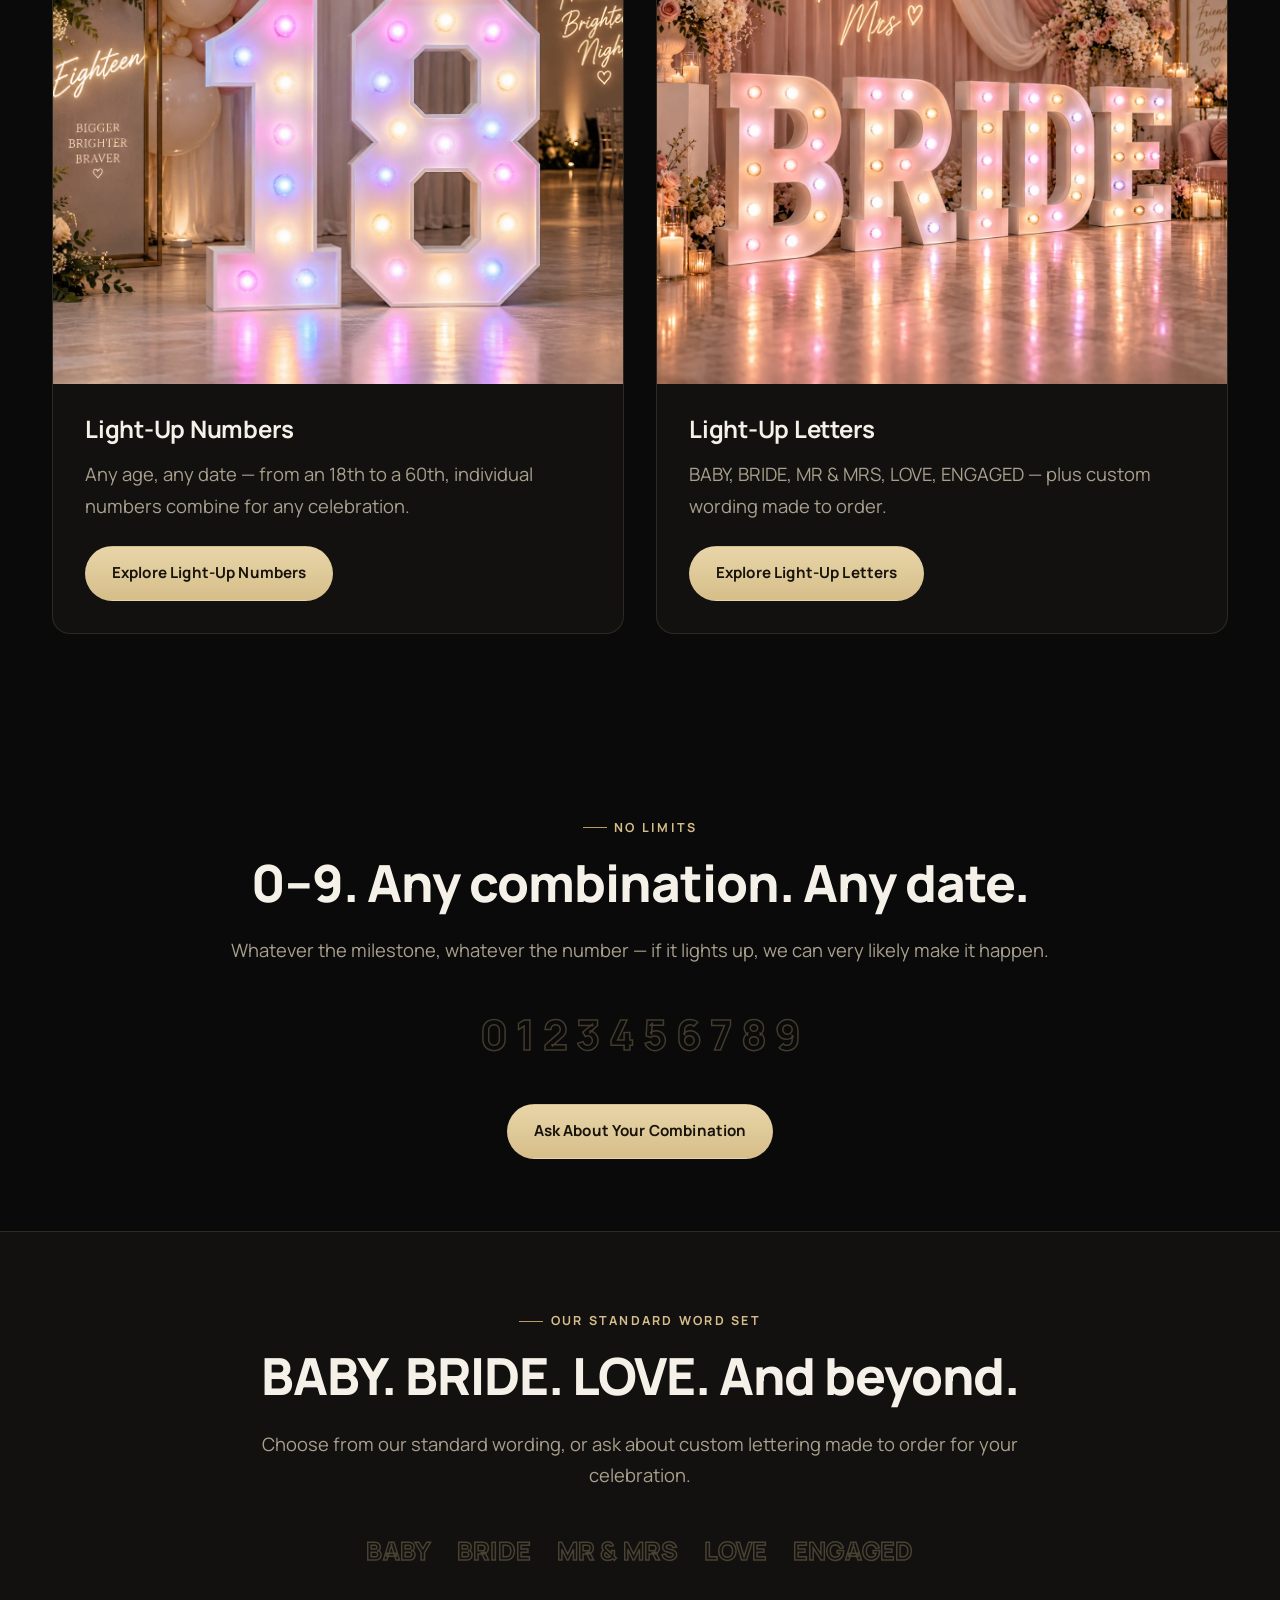
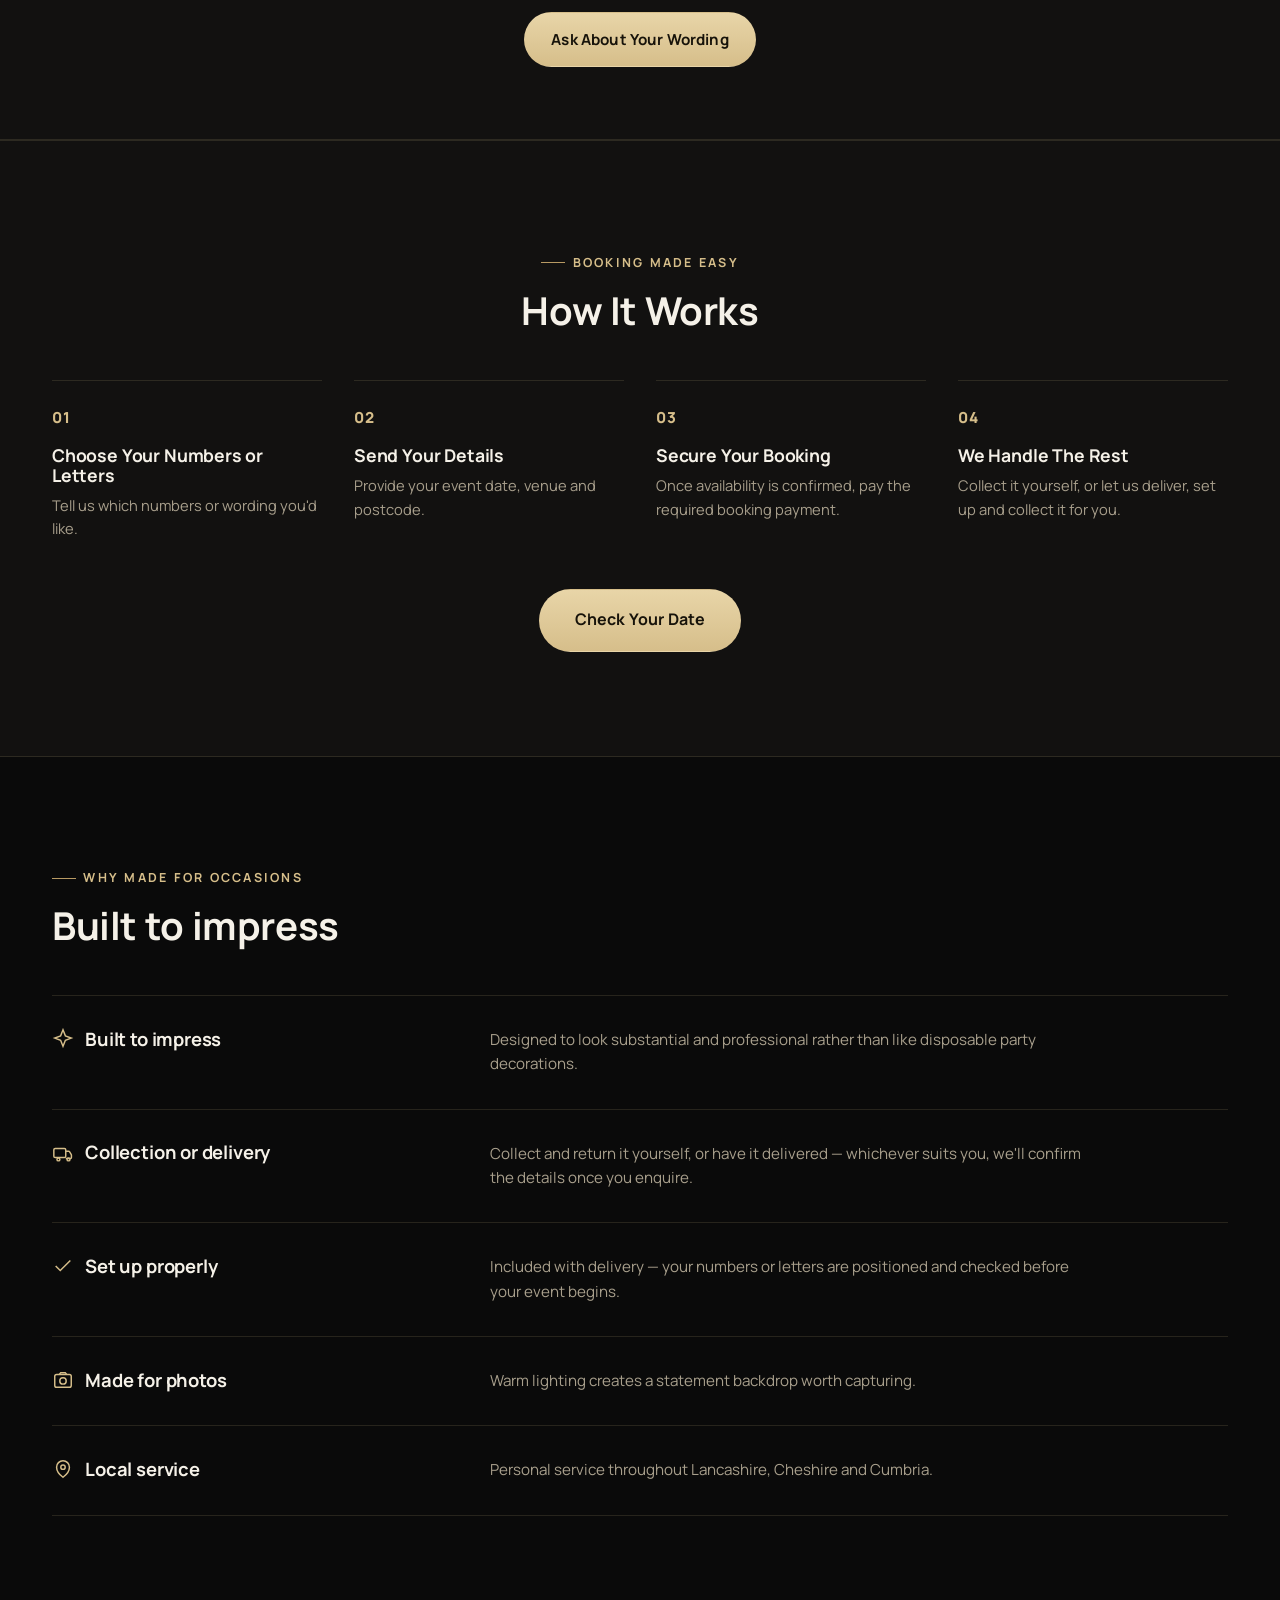
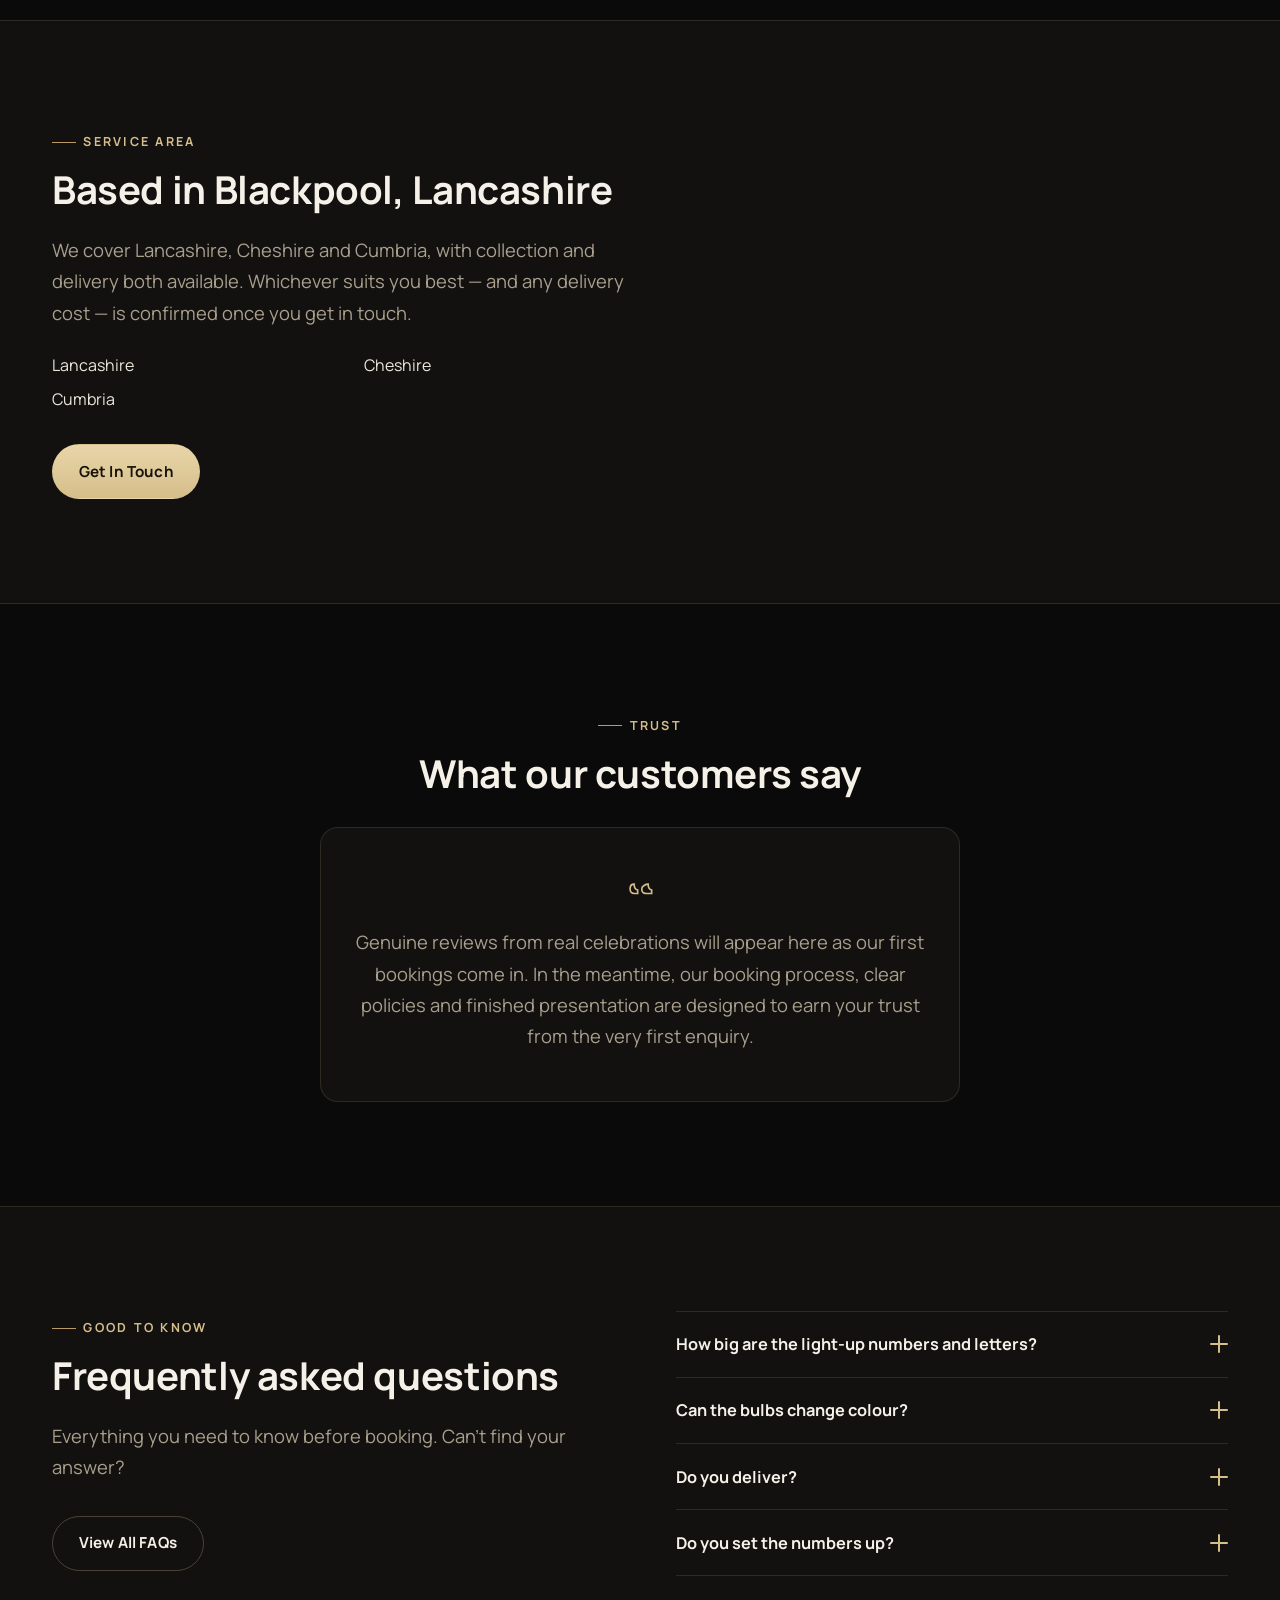
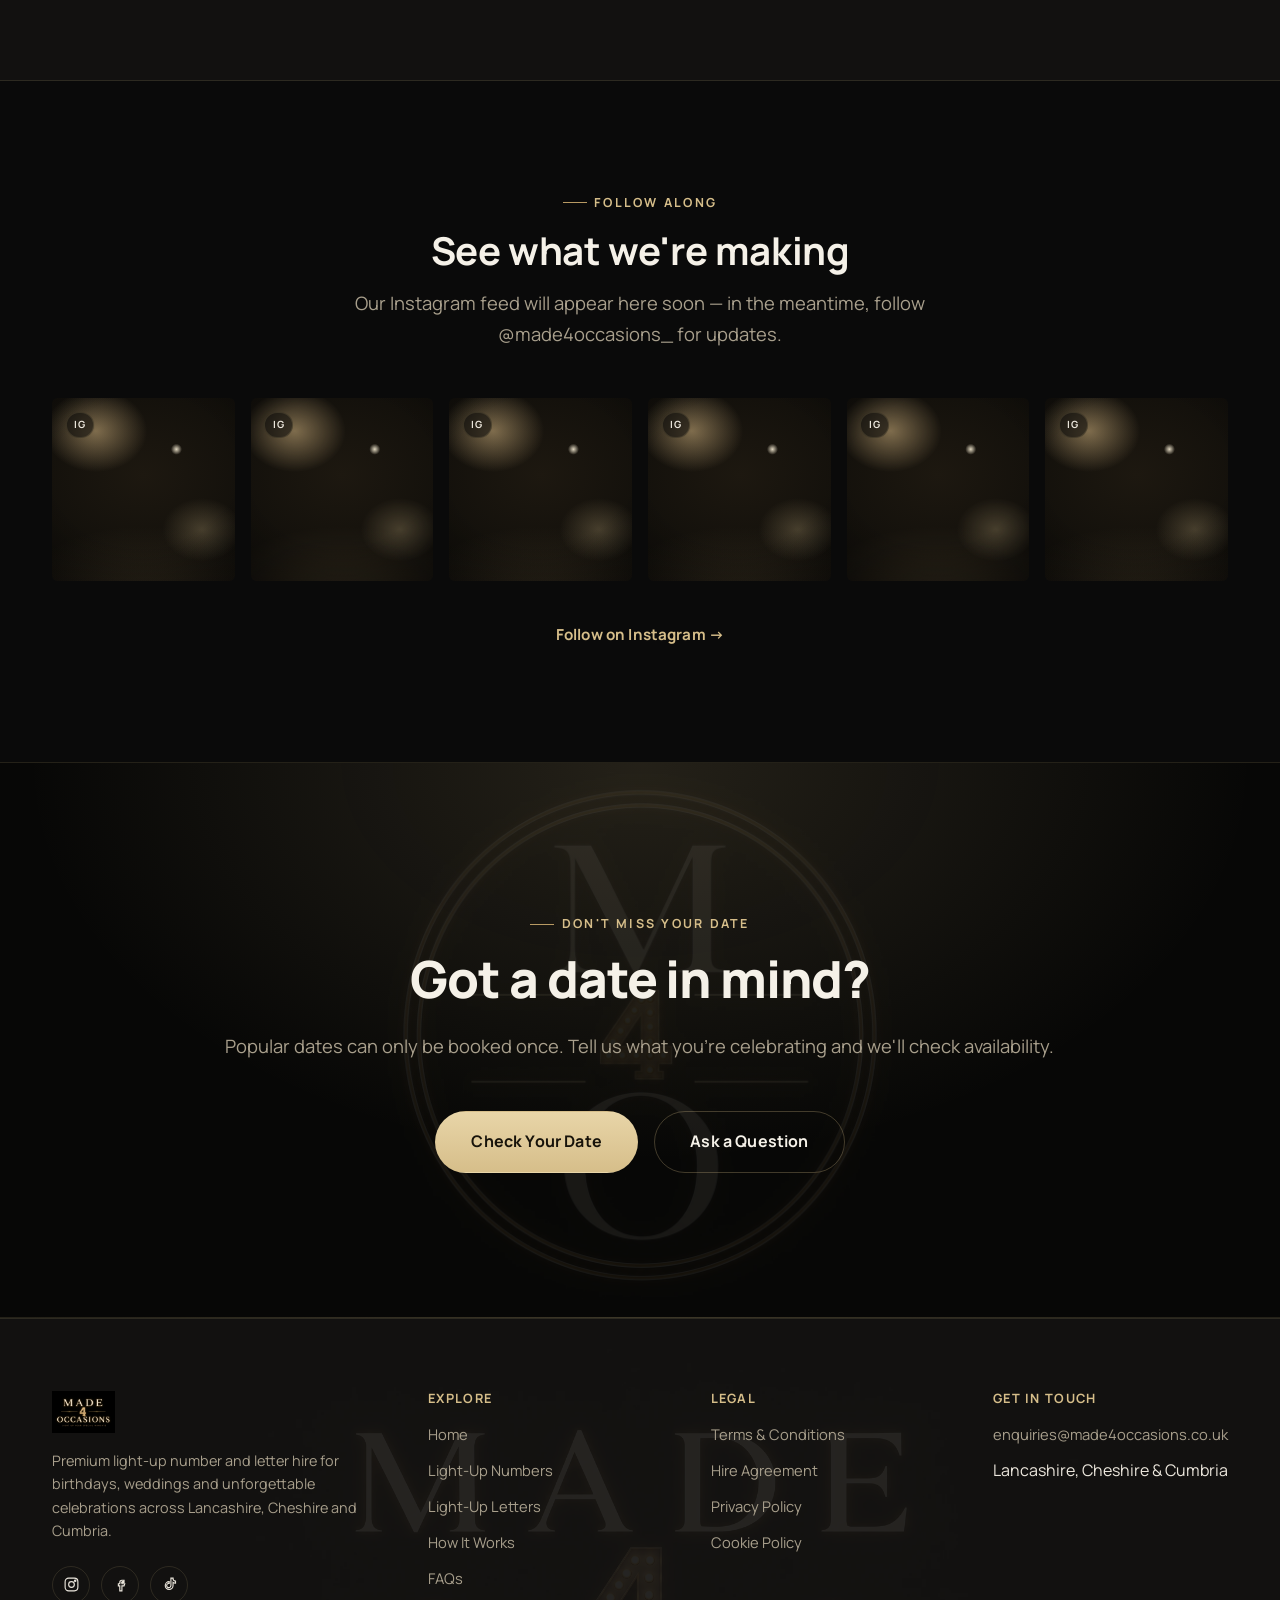
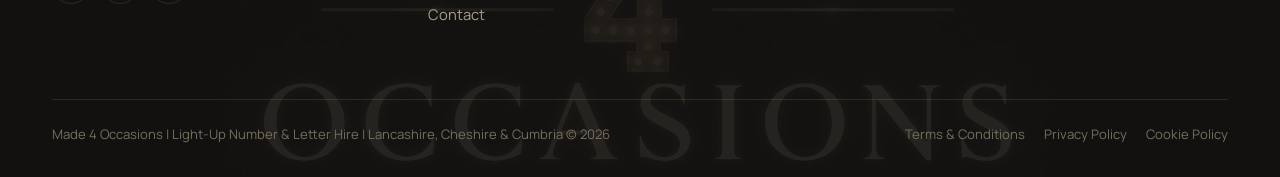
==== commit 289e830f: "Add colour-changing photography, a colour-picker section, and fix a layout bug that cut off content " ====
--- a/index.html
+++ b/index.html
@@ -136,6 +136,9 @@
       </div>
       <div class="grid grid-2">
         <div class="card range-card reveal">
+          <div class="range-card-photo" style="overflow:hidden;">
+            <img src="assets/img/photos/colour-18-birthday.webp" alt="Large illuminated number 18 with colour-changing pink and blue bulbs at a birthday celebration" style="width:100%;height:100%;object-fit:cover;display:block;">
+          </div>
           <div class="range-card-body">
             <h3 class="h3">Light-Up Numbers</h3>
             <p class="lede mt-2">Any age, any date — from an 18th to a 60th, individual numbers combine for any celebration.</p>
@@ -143,6 +146,9 @@
           </div>
         </div>
         <div class="card range-card reveal">
+          <div class="range-card-photo" style="overflow:hidden;">
+            <img src="assets/img/photos/colour-bride-wedding.webp" alt="Large illuminated BRIDE letters with colour-changing pink and blue bulbs at a wedding" style="width:100%;height:100%;object-fit:cover;display:block;">
+          </div>
           <div class="range-card-body">
             <h3 class="h3">Light-Up Letters</h3>
             <p class="lede mt-2">BABY, BRIDE, MR &amp; MRS, LOVE, ENGAGED — plus custom wording made to order.</p>
--- a/assets/css/style.css
+++ b/assets/css/style.css
@@ -481,8 +481,38 @@
 }
 .number-card h3 { margin-top: var(--space-2); font-size: 1rem; }
 .number-card p { margin-top: 0.4rem; font-size: 0.86rem; color: var(--text-muted); min-height: 2.6em; }
-.number-card .btn { margin-top: var(--space-3); width: 100%; }
+.number-card { min-width: 0; }
+.number-card .btn { margin-top: var(--space-3); width: 100%; white-space: normal; line-height: 1.2; text-align: center; }
 .number-card:hover { border-color: var(--border-strong); }
+
+/* ---- Colour swatches ------------------------------------------------------------ */
+.colour-swatches {
+  display: flex;
+  flex-wrap: wrap;
+  gap: 1rem;
+  justify-content: center;
+}
+.colour-swatch {
+  display: flex;
+  flex-direction: column;
+  align-items: center;
+  gap: 0.5rem;
+  padding: var(--space-3) var(--space-2);
+  border-radius: var(--radius-md);
+  border: 1px solid var(--border-subtle);
+  background: var(--bg-elevated);
+  min-width: 92px;
+  transition: border-color var(--dur-fast) var(--ease-out);
+}
+.colour-swatch:hover { border-color: var(--border-strong); }
+.colour-swatch-dot {
+  width: 34px;
+  height: 34px;
+  border-radius: 50%;
+  border: 1px solid rgba(255,255,255,0.18);
+  box-shadow: 0 0 14px 1px currentColor;
+}
+.colour-swatch-label { font-size: 0.82rem; font-weight: 600; color: var(--ivory-dim); text-align: center; }
 
 /* ---- Steps (How it works) ------------------------------------------------------- */
 .steps { display: grid; gap: var(--space-4); counter-reset: step; }
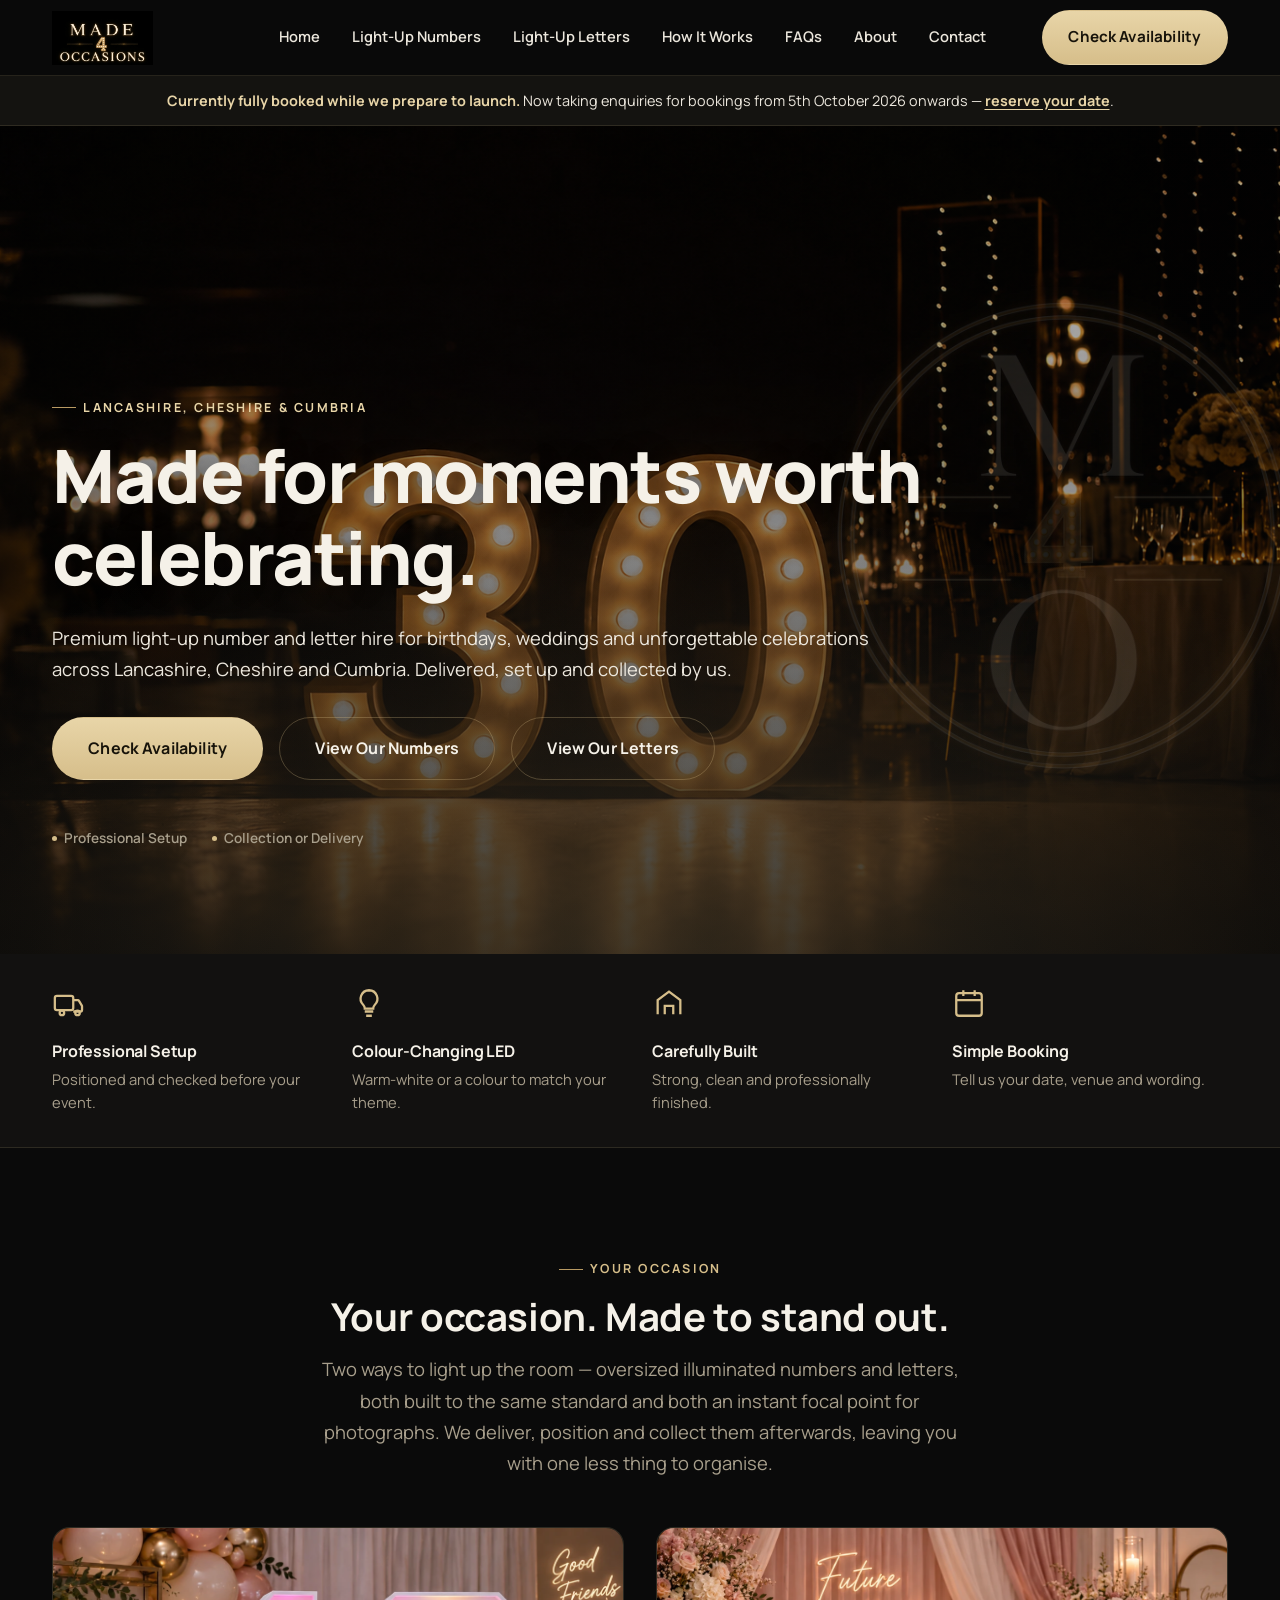
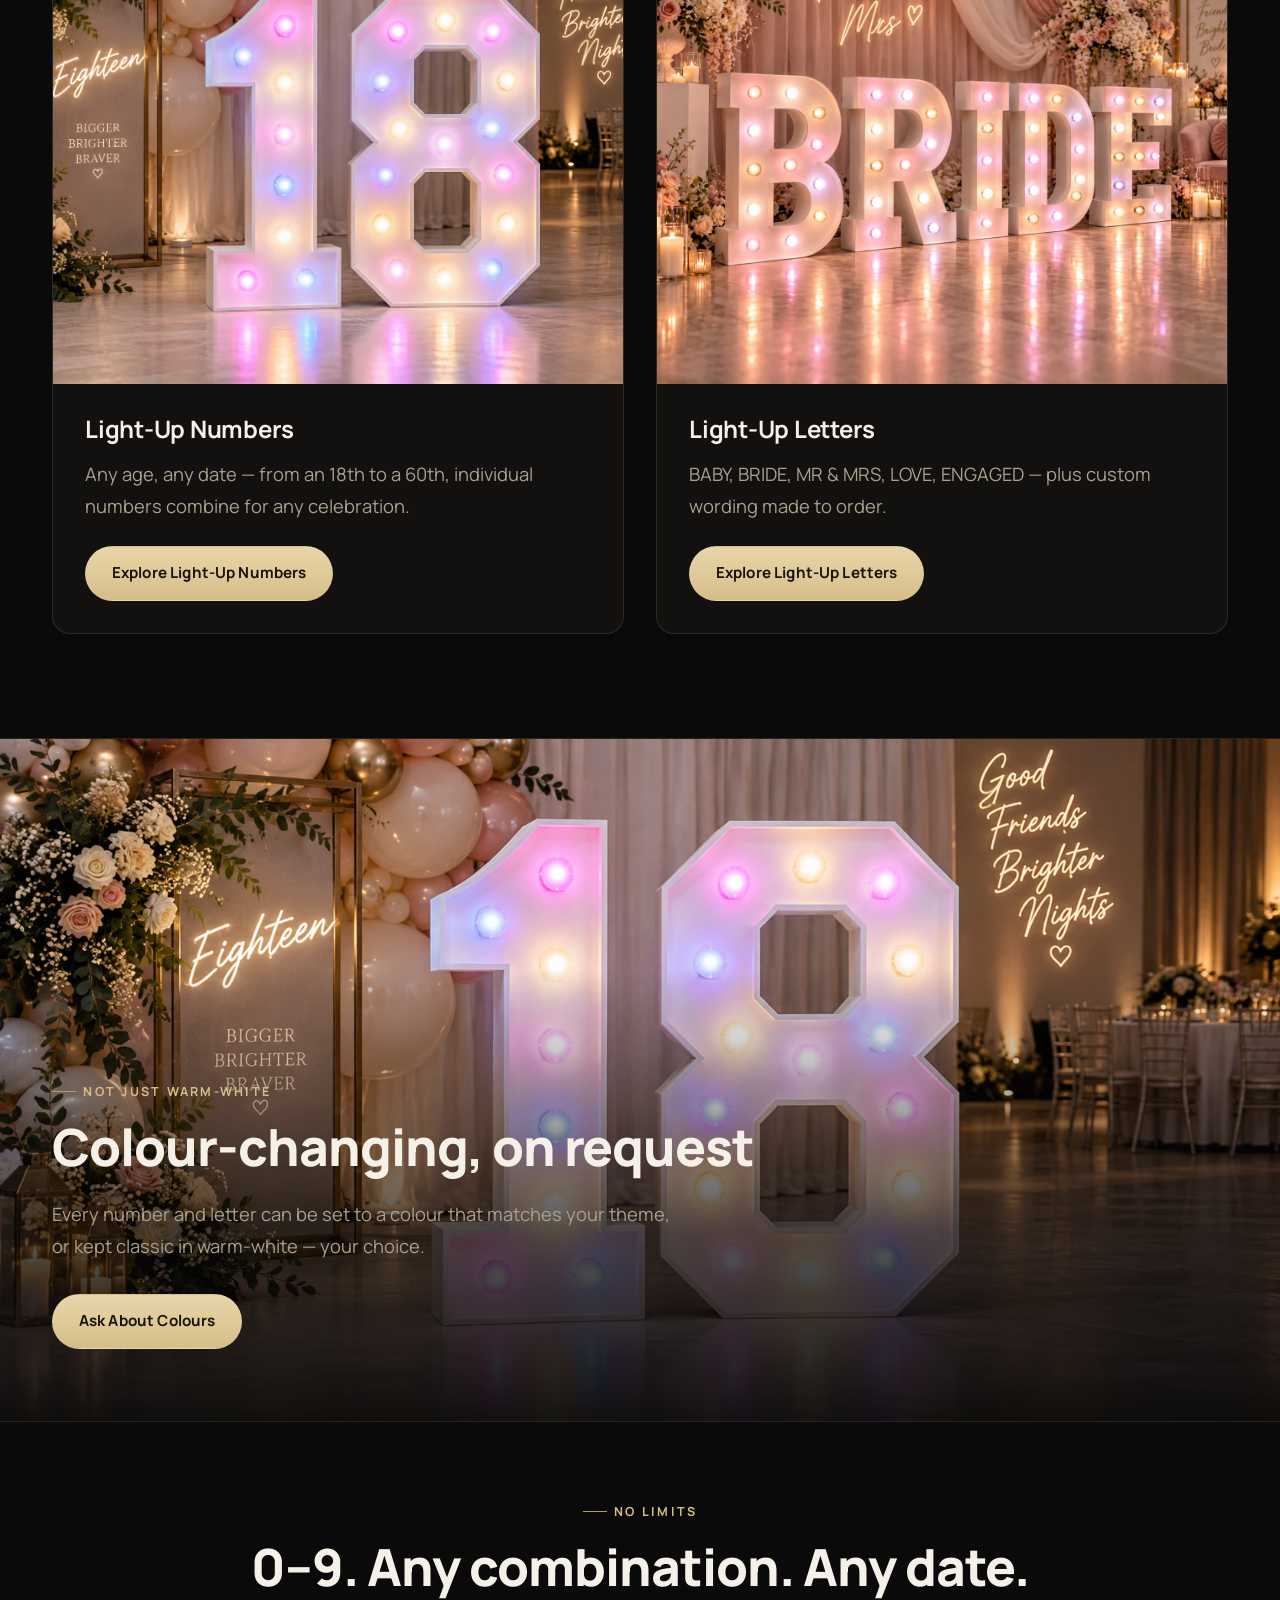
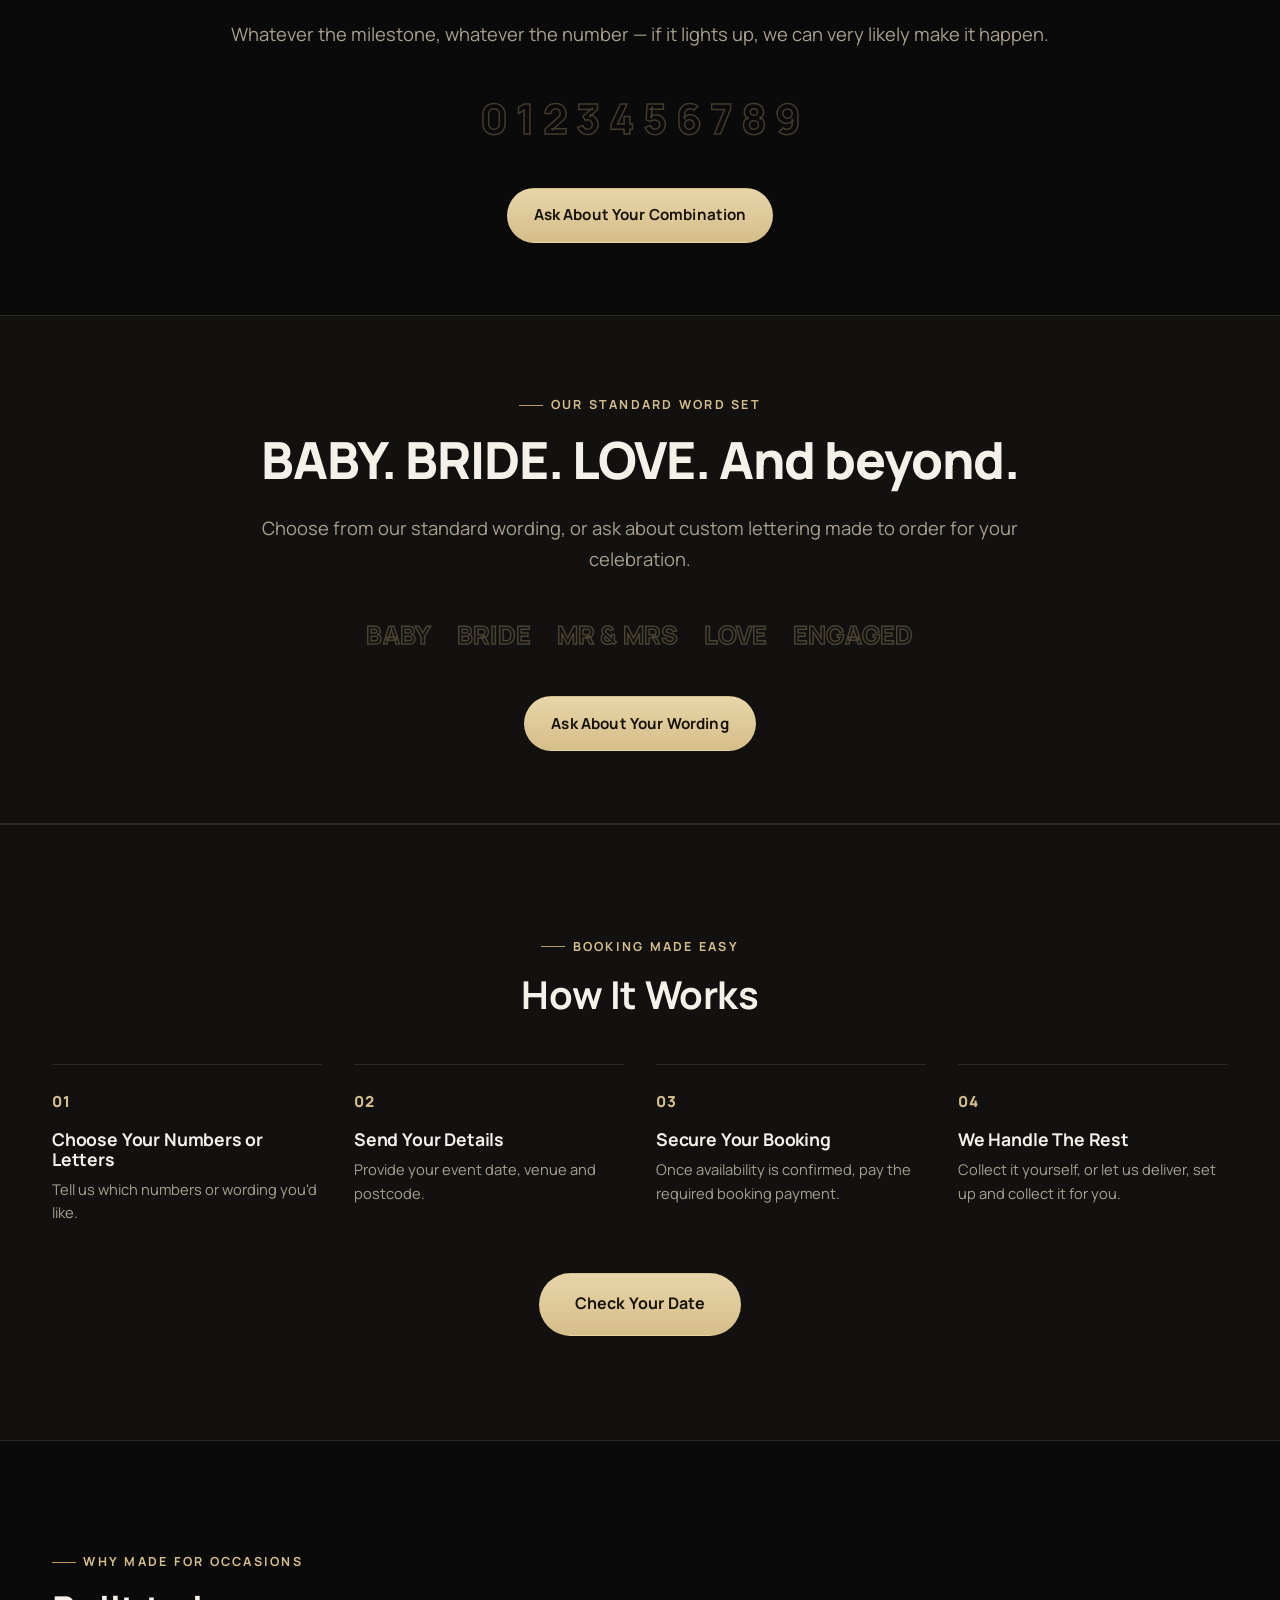
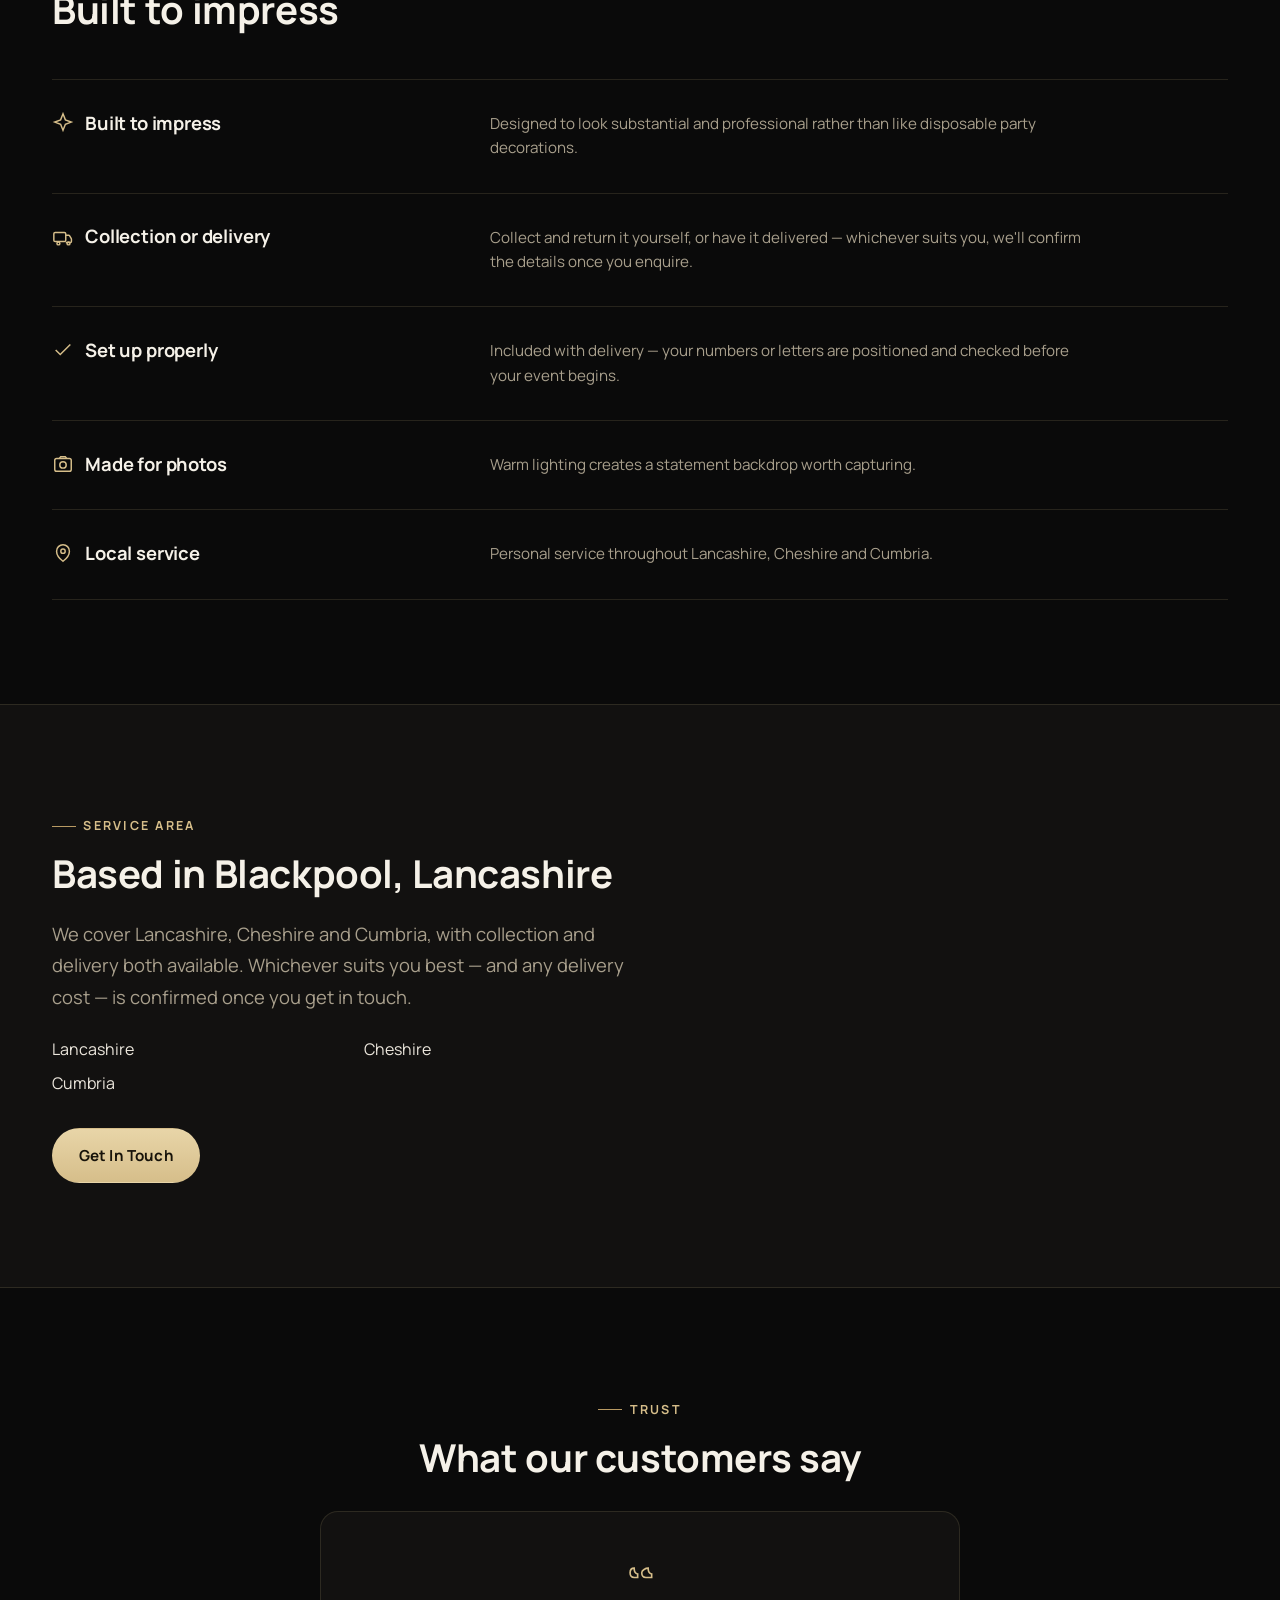
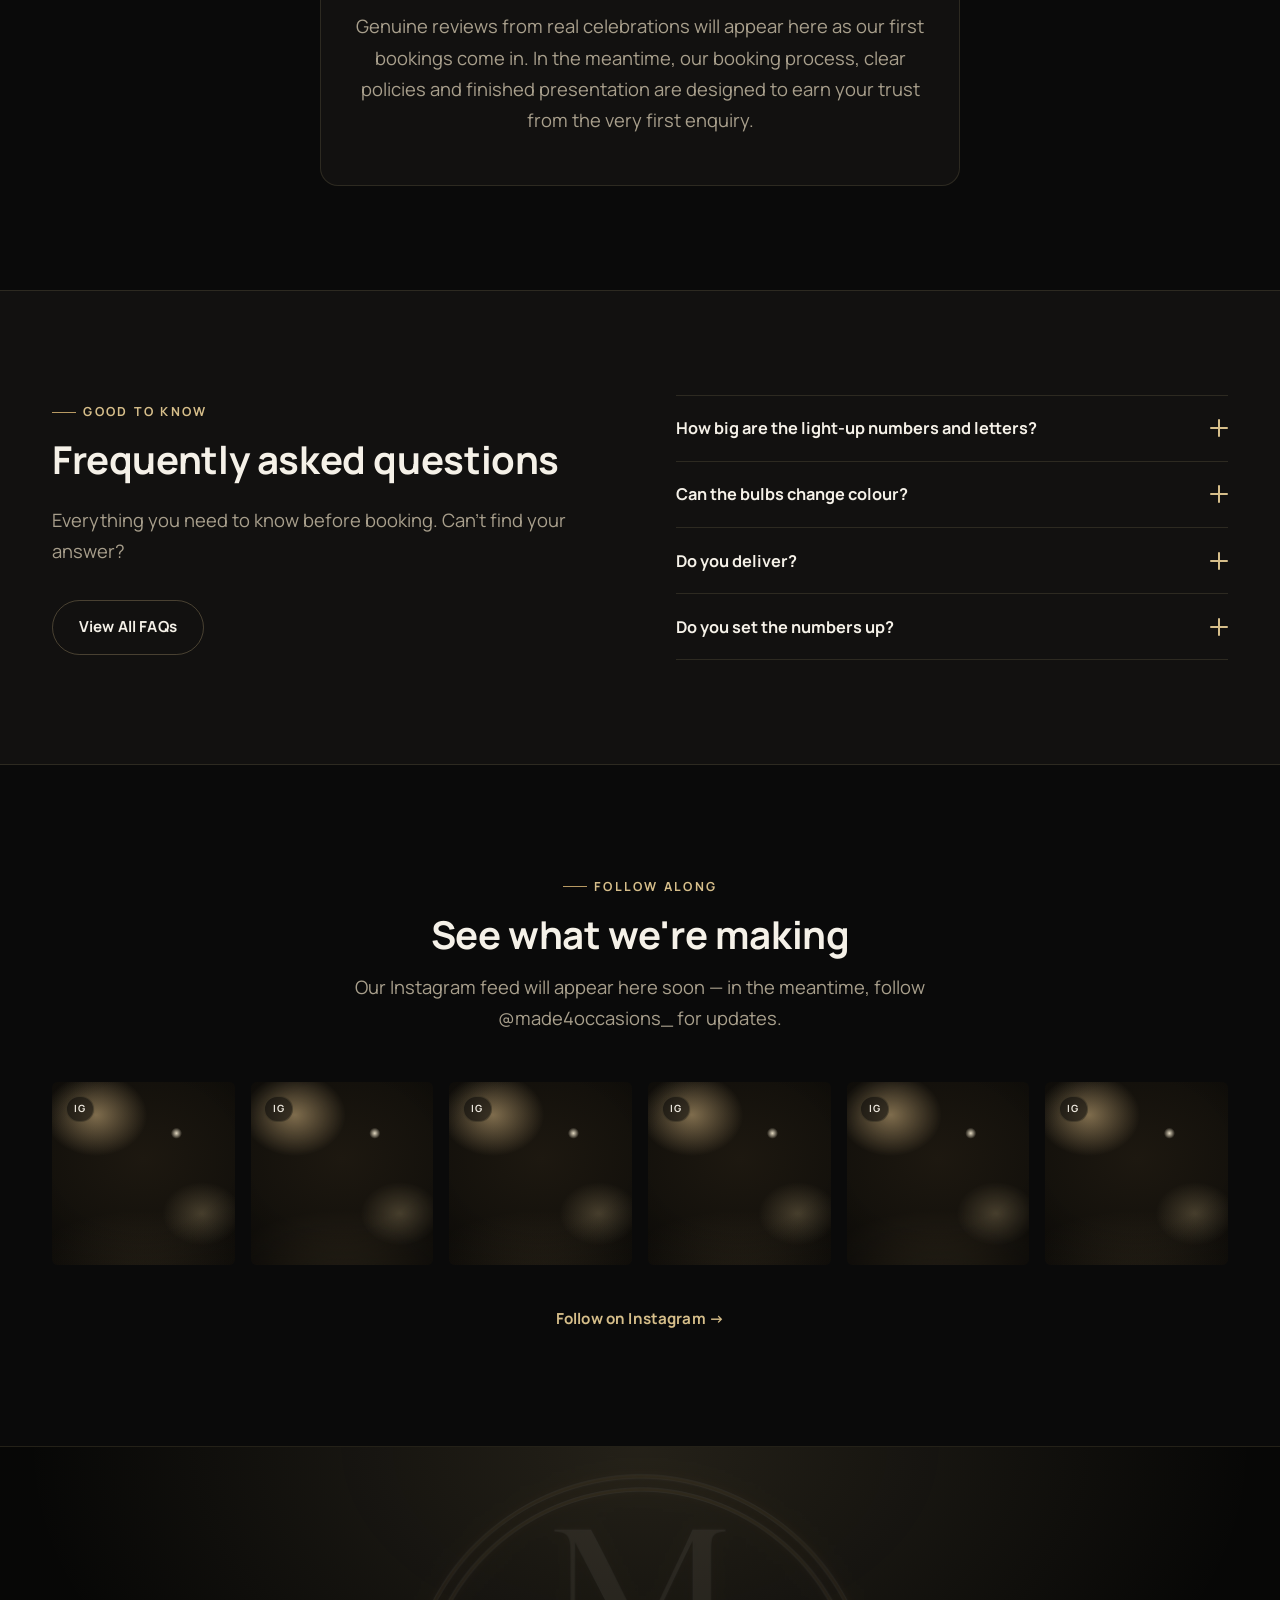
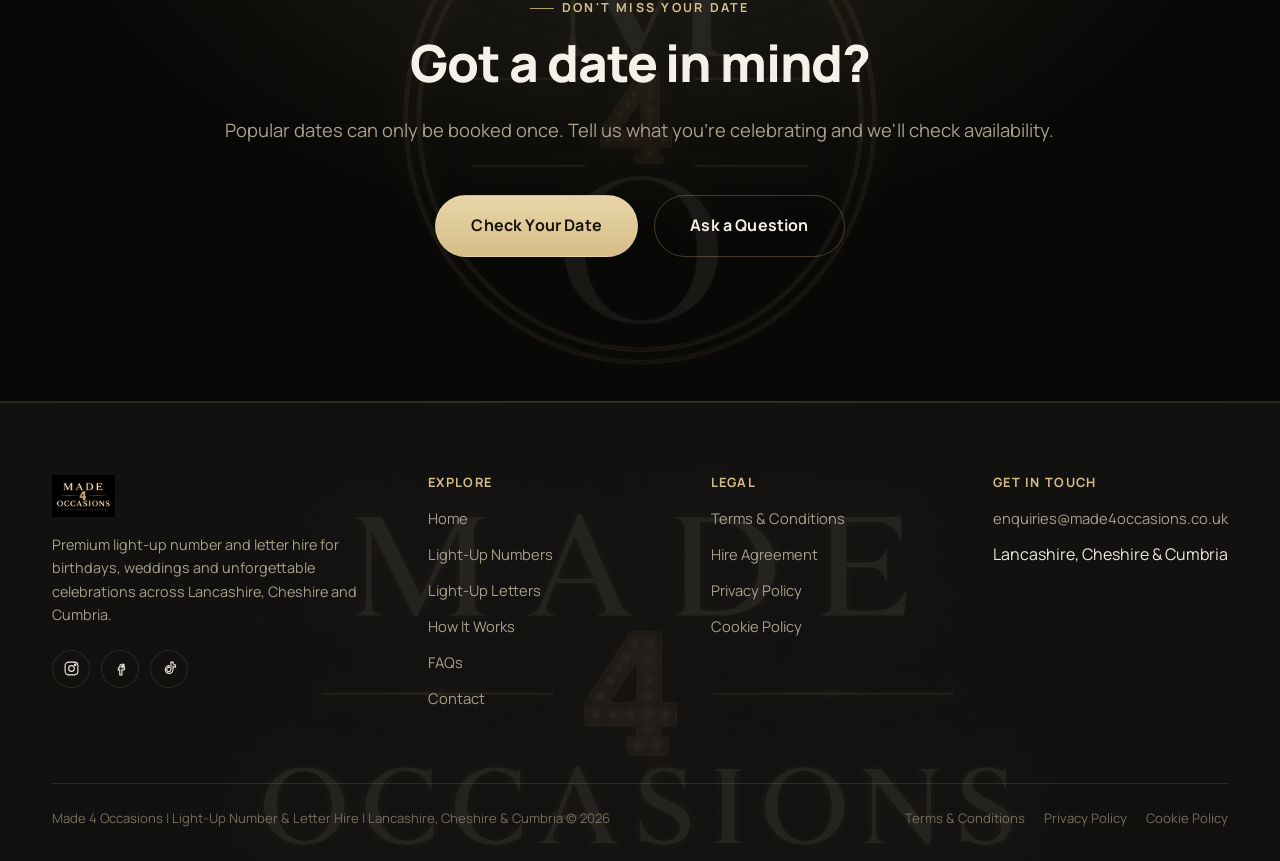
==== commit 27847913: "Drop the gallery page in favour of more photo slots elsewhere Reverted gallery.html back to its "com" ====
--- a/index.html
+++ b/index.html
@@ -159,6 +159,21 @@
     </div>
   </section>
 
+  <!-- FEATURED — colour-changing moment -->
+  <section class="feature-bleed">
+    <div class="reveal" style="position:absolute;inset:0;">
+      <img src="assets/img/photos/colour-18-birthday.webp" alt="Large illuminated number 18 with colour-changing pink and blue bulbs at a birthday celebration" style="width:100%;height:100%;object-fit:cover;display:block;" loading="lazy">
+    </div>
+    <div class="feature-bleed-content">
+      <div class="container">
+        <p class="eyebrow">Not just warm-white</p>
+        <h2 class="h1 mt-2">Colour-changing, on request</h2>
+        <p class="lede mt-3">Every number and letter can be set to a colour that matches your theme, or kept classic in warm-white — your choice.</p>
+        <a href="contact.html" class="btn btn-primary mt-4" data-track="check_availability_clicked">Ask About Colours</a>
+      </div>
+    </div>
+  </section>
+
   <!-- FLEXIBILITY STATEMENT -->
   <section class="section-sm">
     <div class="container text-center">
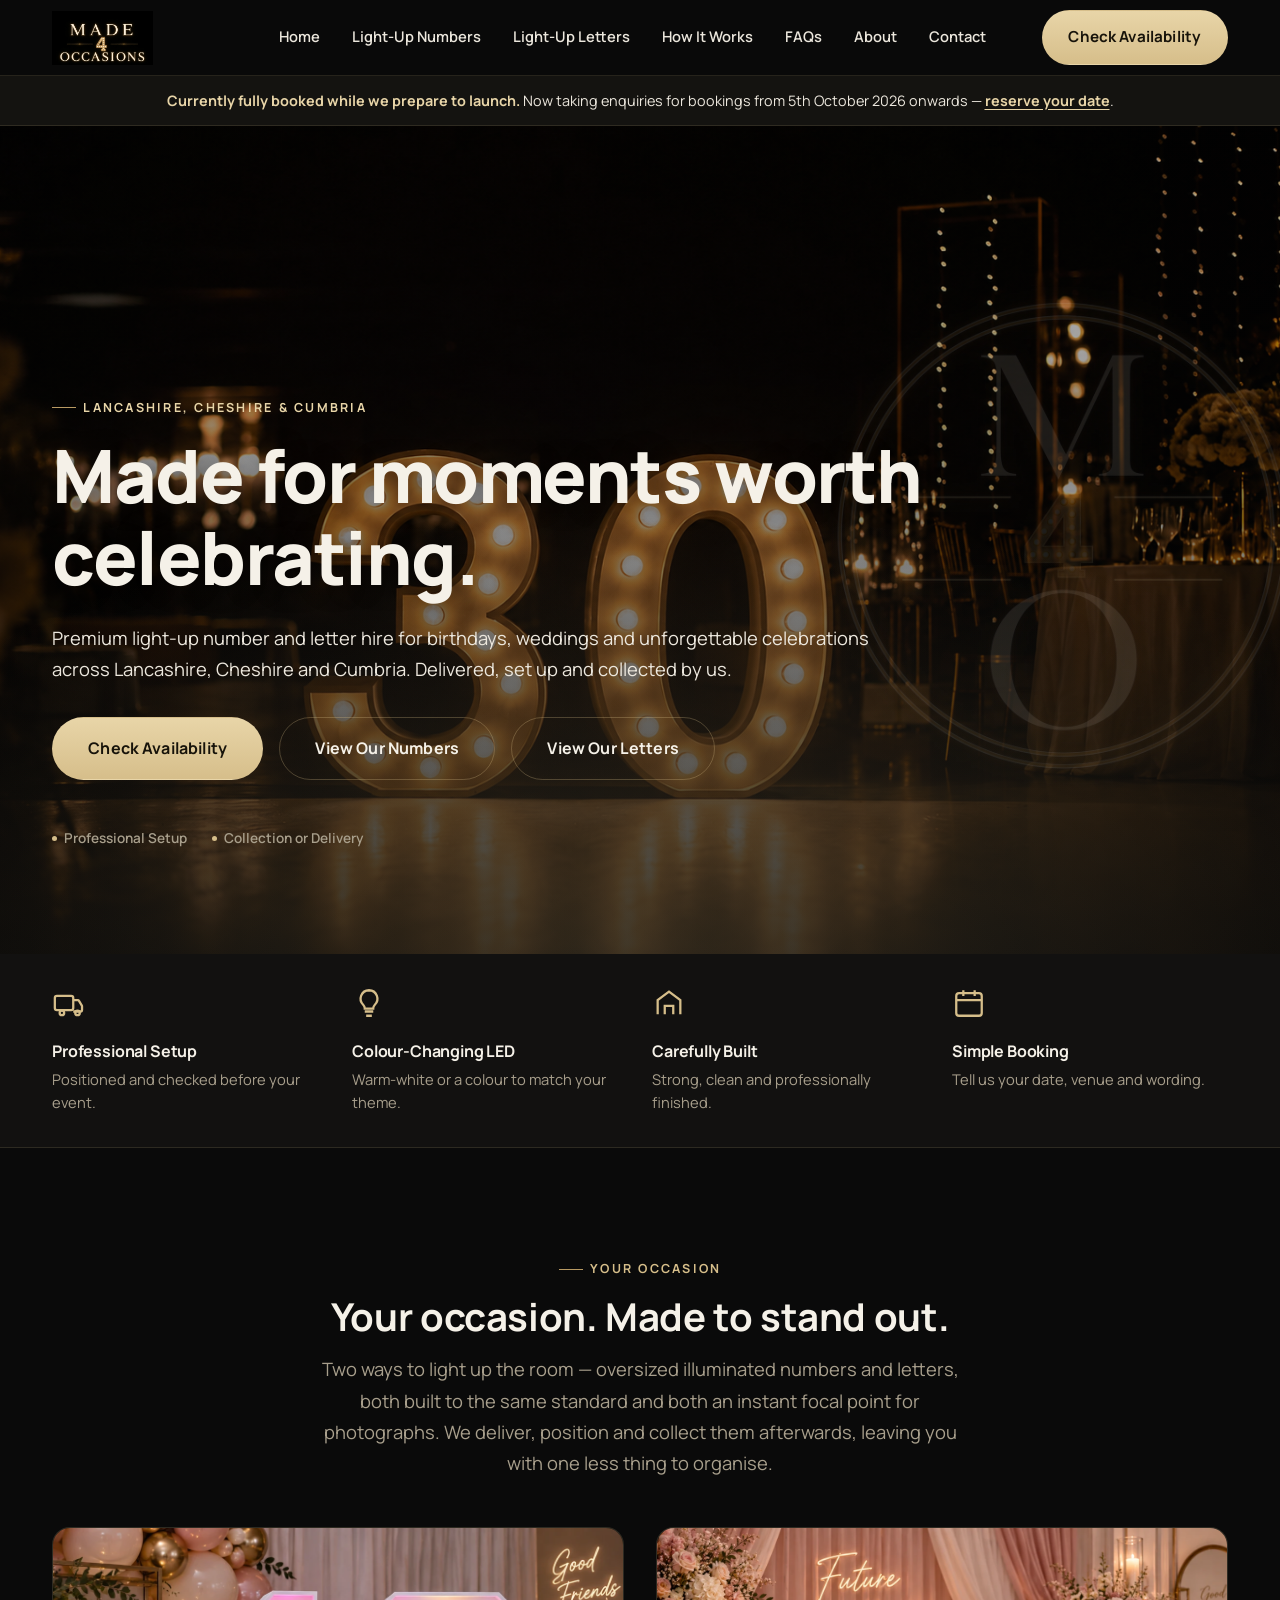
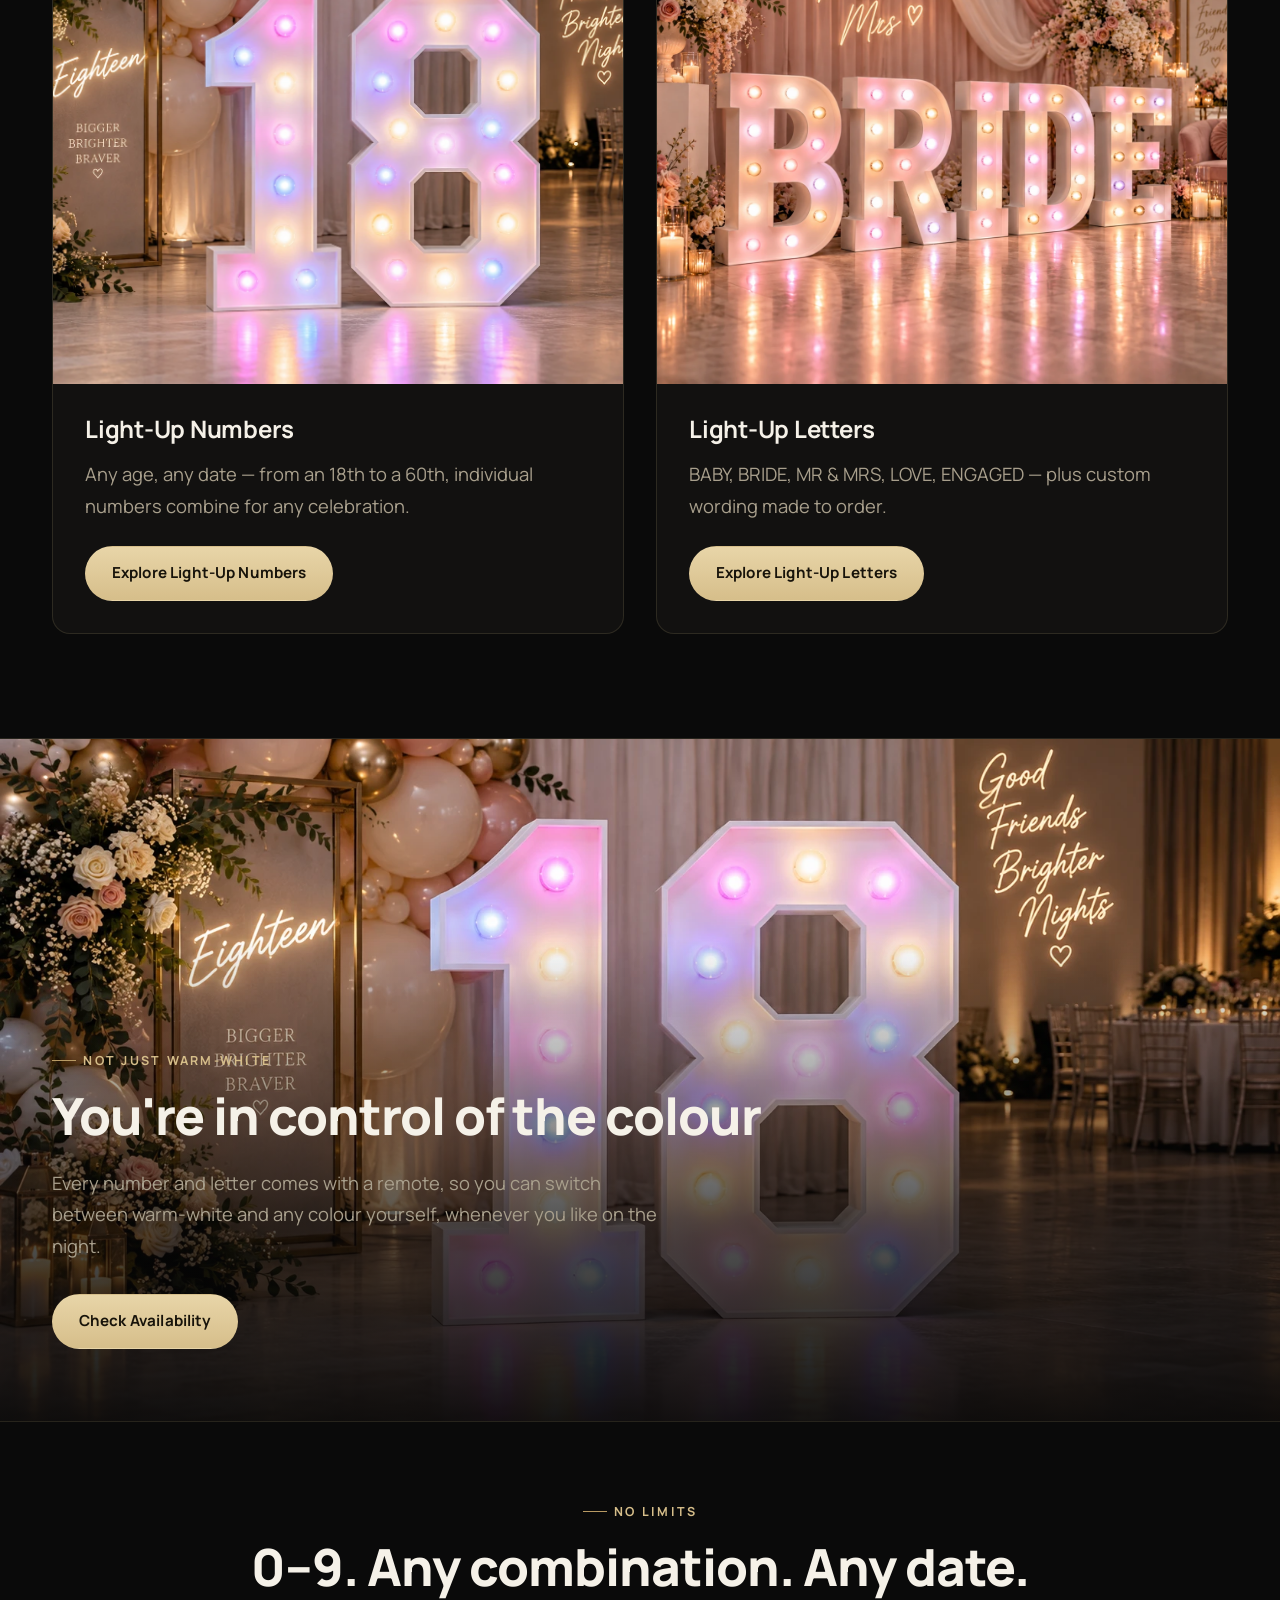
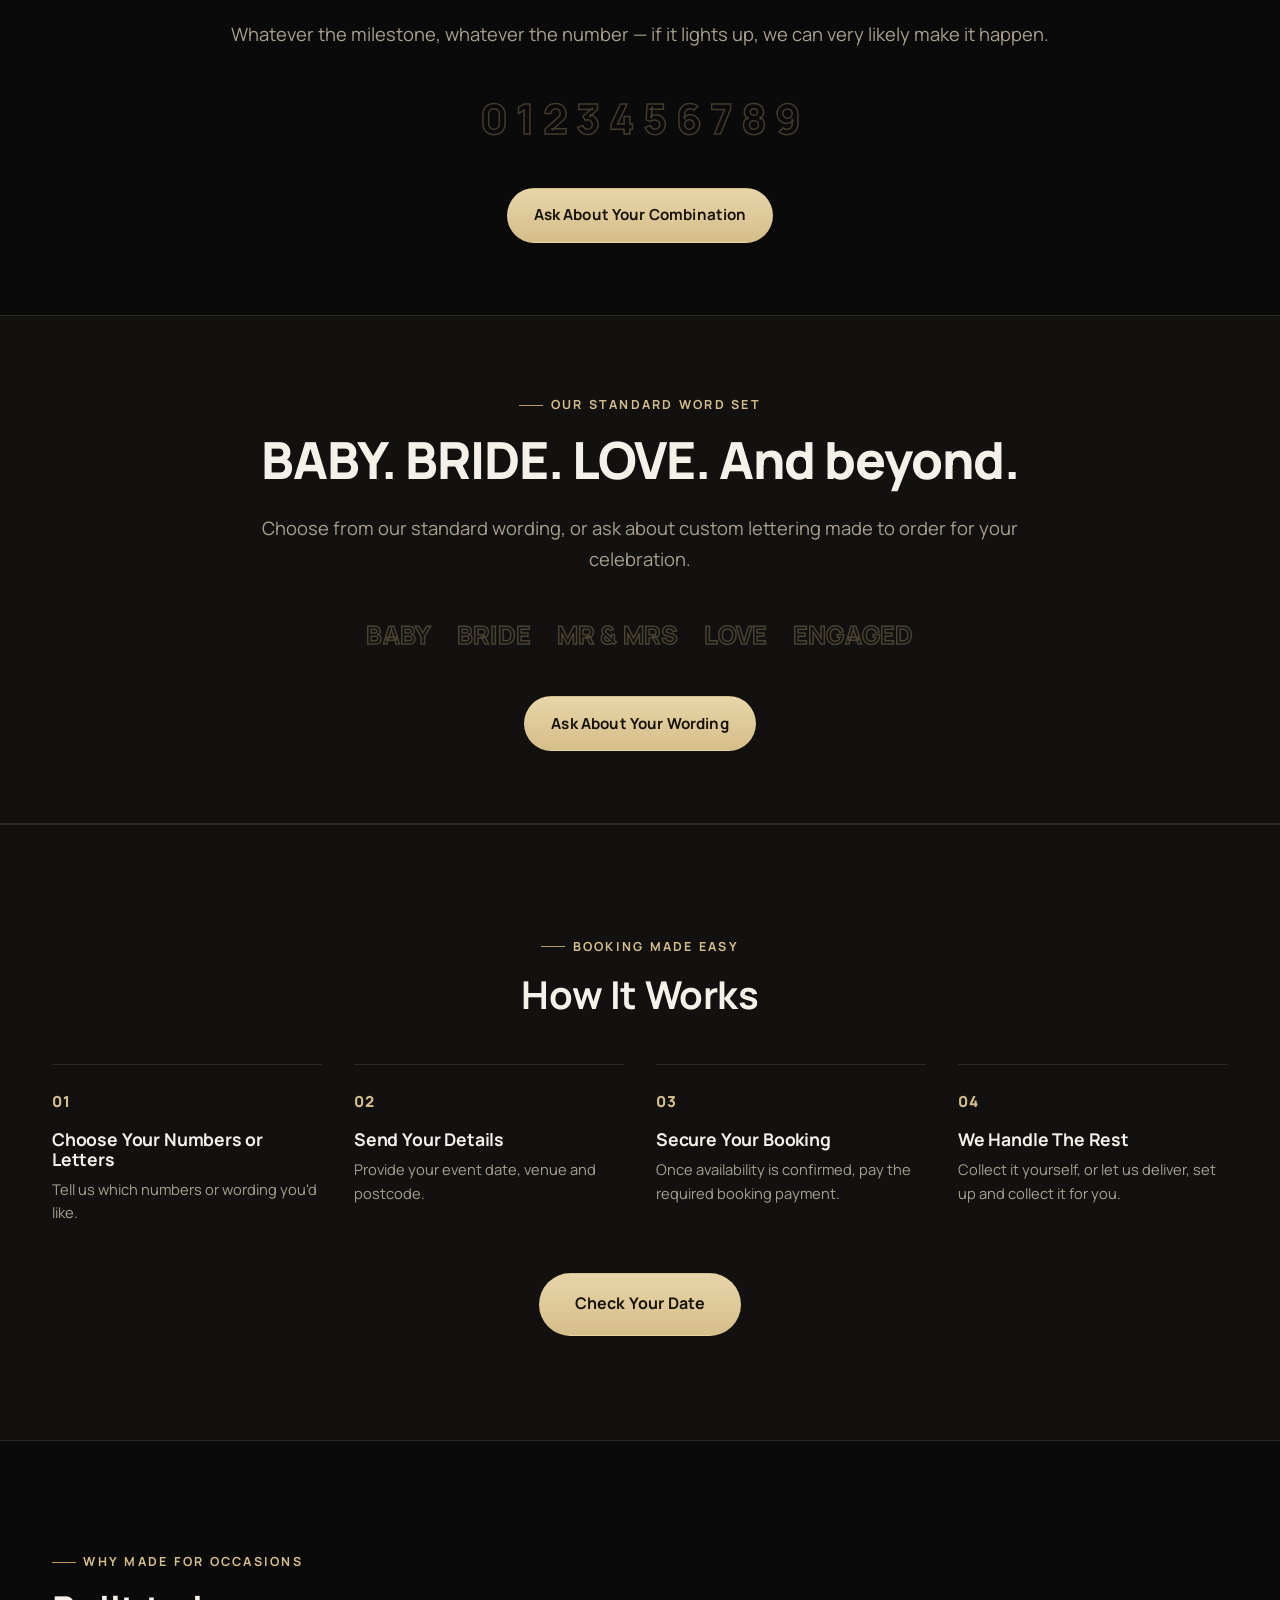
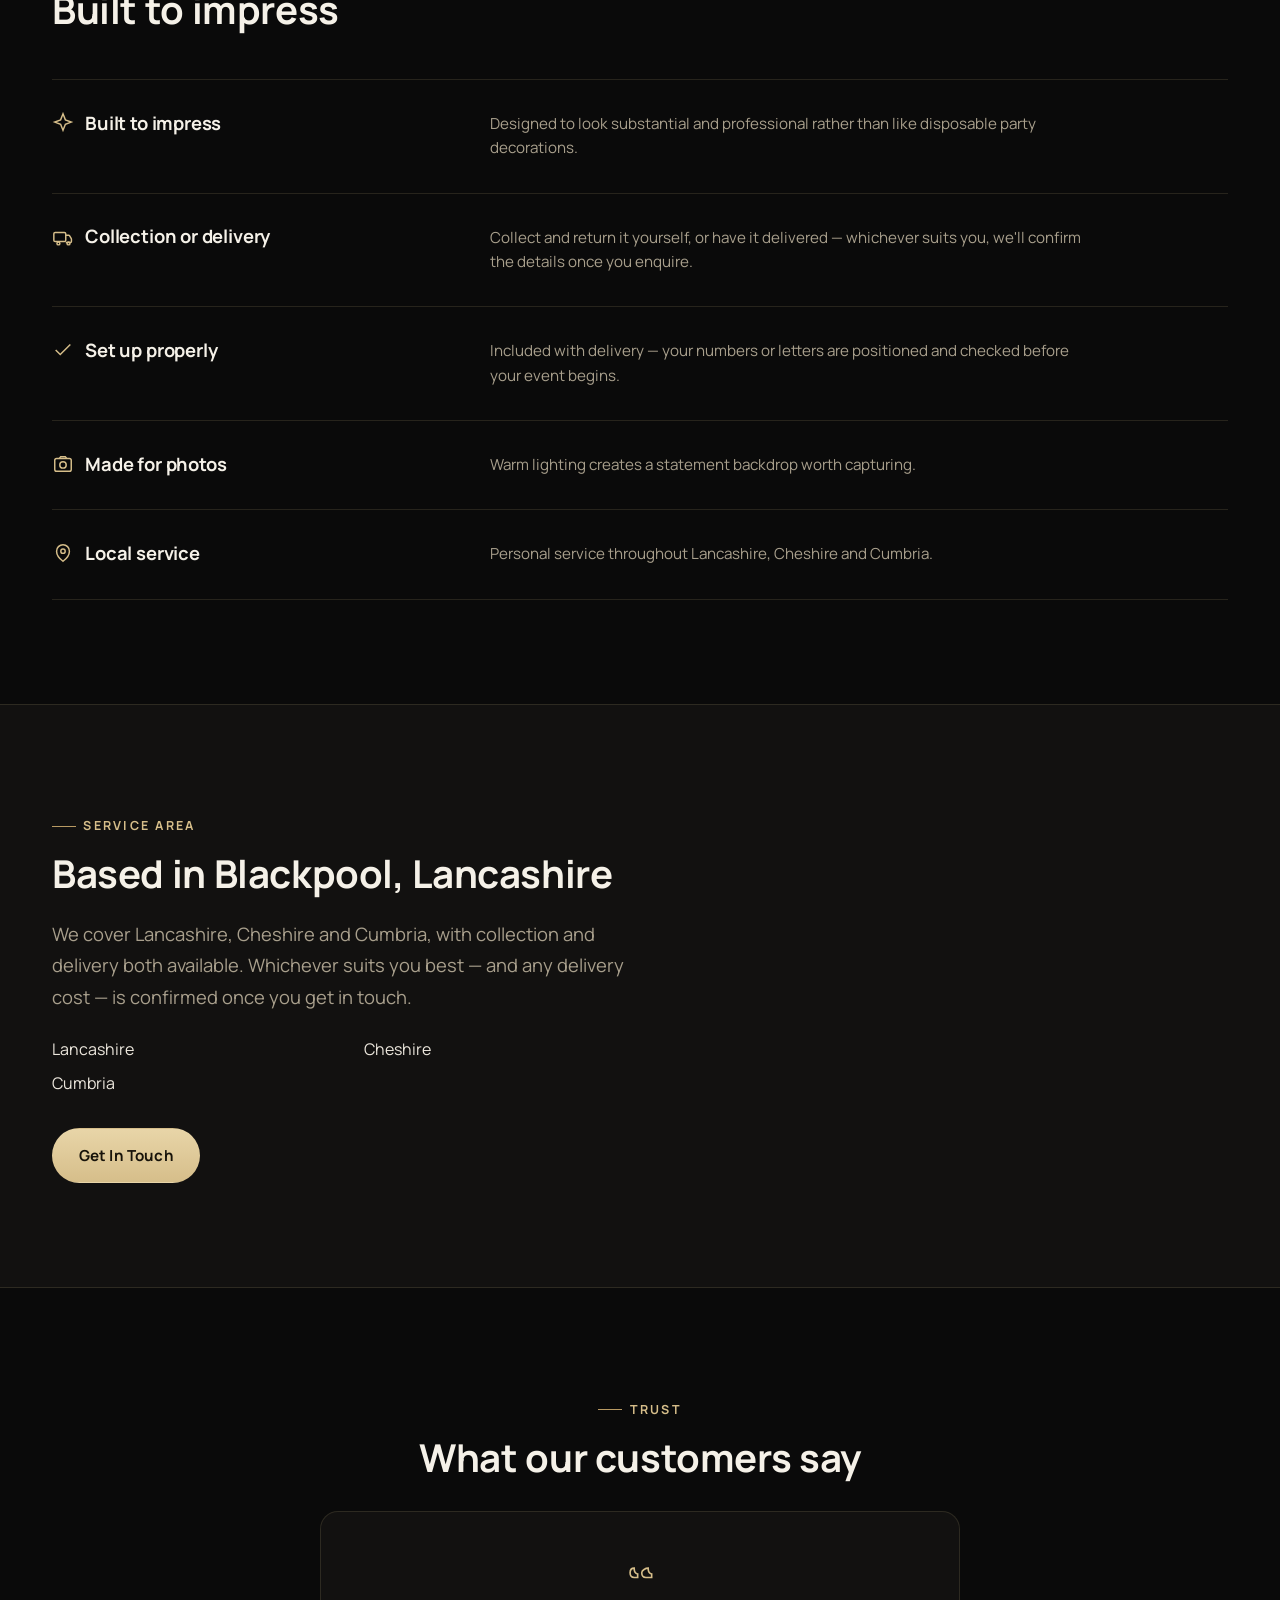
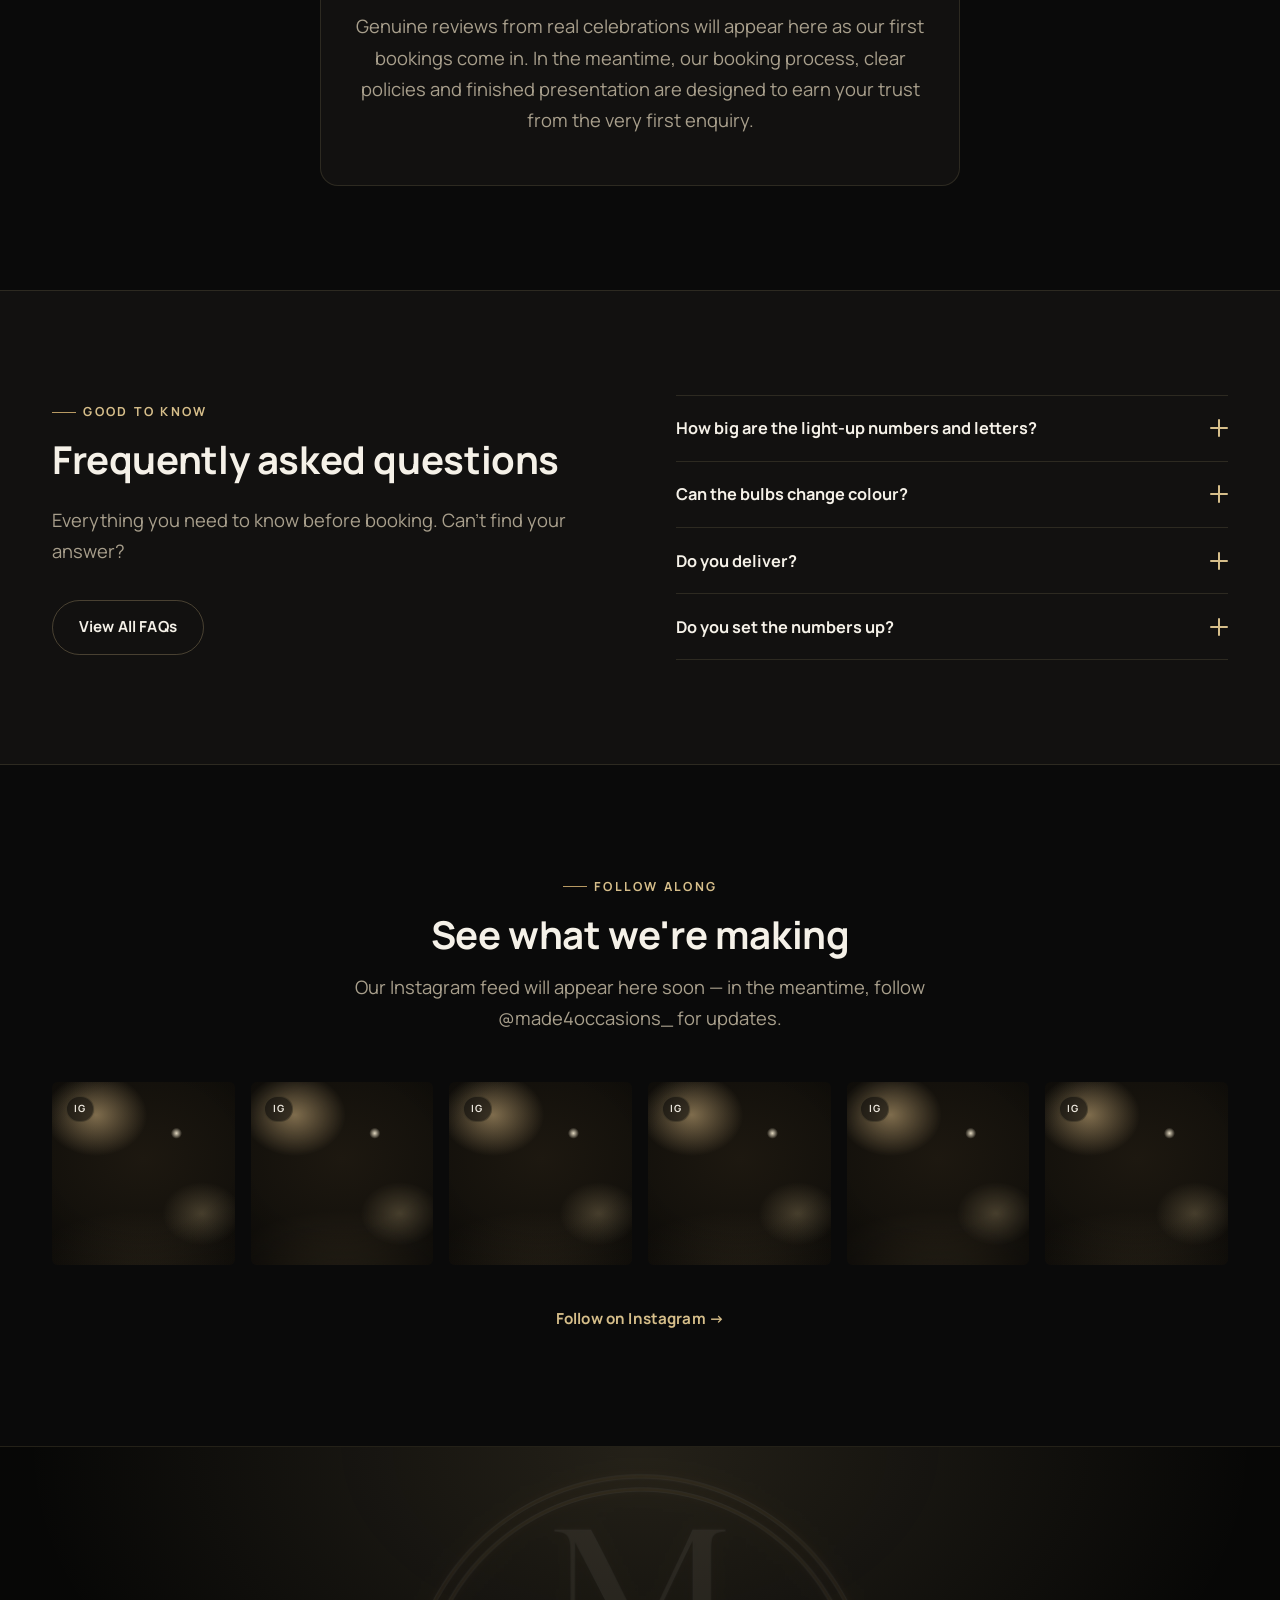
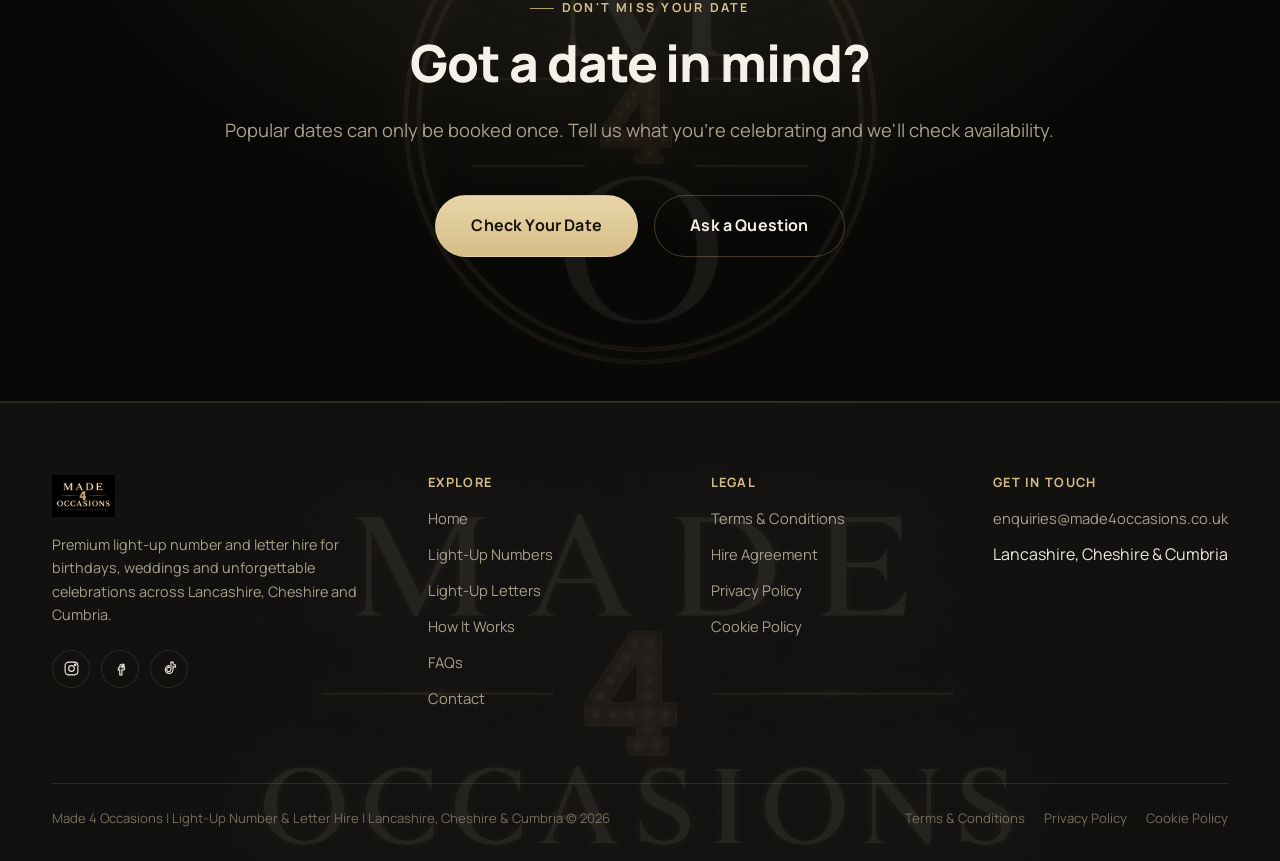
==== commit 113344bb: "Reframe colour as customer-controlled via remote, not a booking request Colour is set by the custome" ====
--- a/index.html
+++ b/index.html
@@ -167,9 +167,9 @@
     <div class="feature-bleed-content">
       <div class="container">
         <p class="eyebrow">Not just warm-white</p>
-        <h2 class="h1 mt-2">Colour-changing, on request</h2>
-        <p class="lede mt-3">Every number and letter can be set to a colour that matches your theme, or kept classic in warm-white — your choice.</p>
-        <a href="contact.html" class="btn btn-primary mt-4" data-track="check_availability_clicked">Ask About Colours</a>
+        <h2 class="h1 mt-2">You're in control of the colour</h2>
+        <p class="lede mt-3">Every number and letter comes with a remote, so you can switch between warm-white and any colour yourself, whenever you like on the night.</p>
+        <a href="contact.html" class="btn btn-primary mt-4" data-track="check_availability_clicked">Check Availability</a>
       </div>
     </div>
   </section>
--- a/assets/css/style.css
+++ b/assets/css/style.css
@@ -502,9 +502,7 @@
   border: 1px solid var(--border-subtle);
   background: var(--bg-elevated);
   min-width: 92px;
-  transition: border-color var(--dur-fast) var(--ease-out);
-}
-.colour-swatch:hover { border-color: var(--border-strong); }
+}
 .colour-swatch-dot {
   width: 34px;
   height: 34px;
